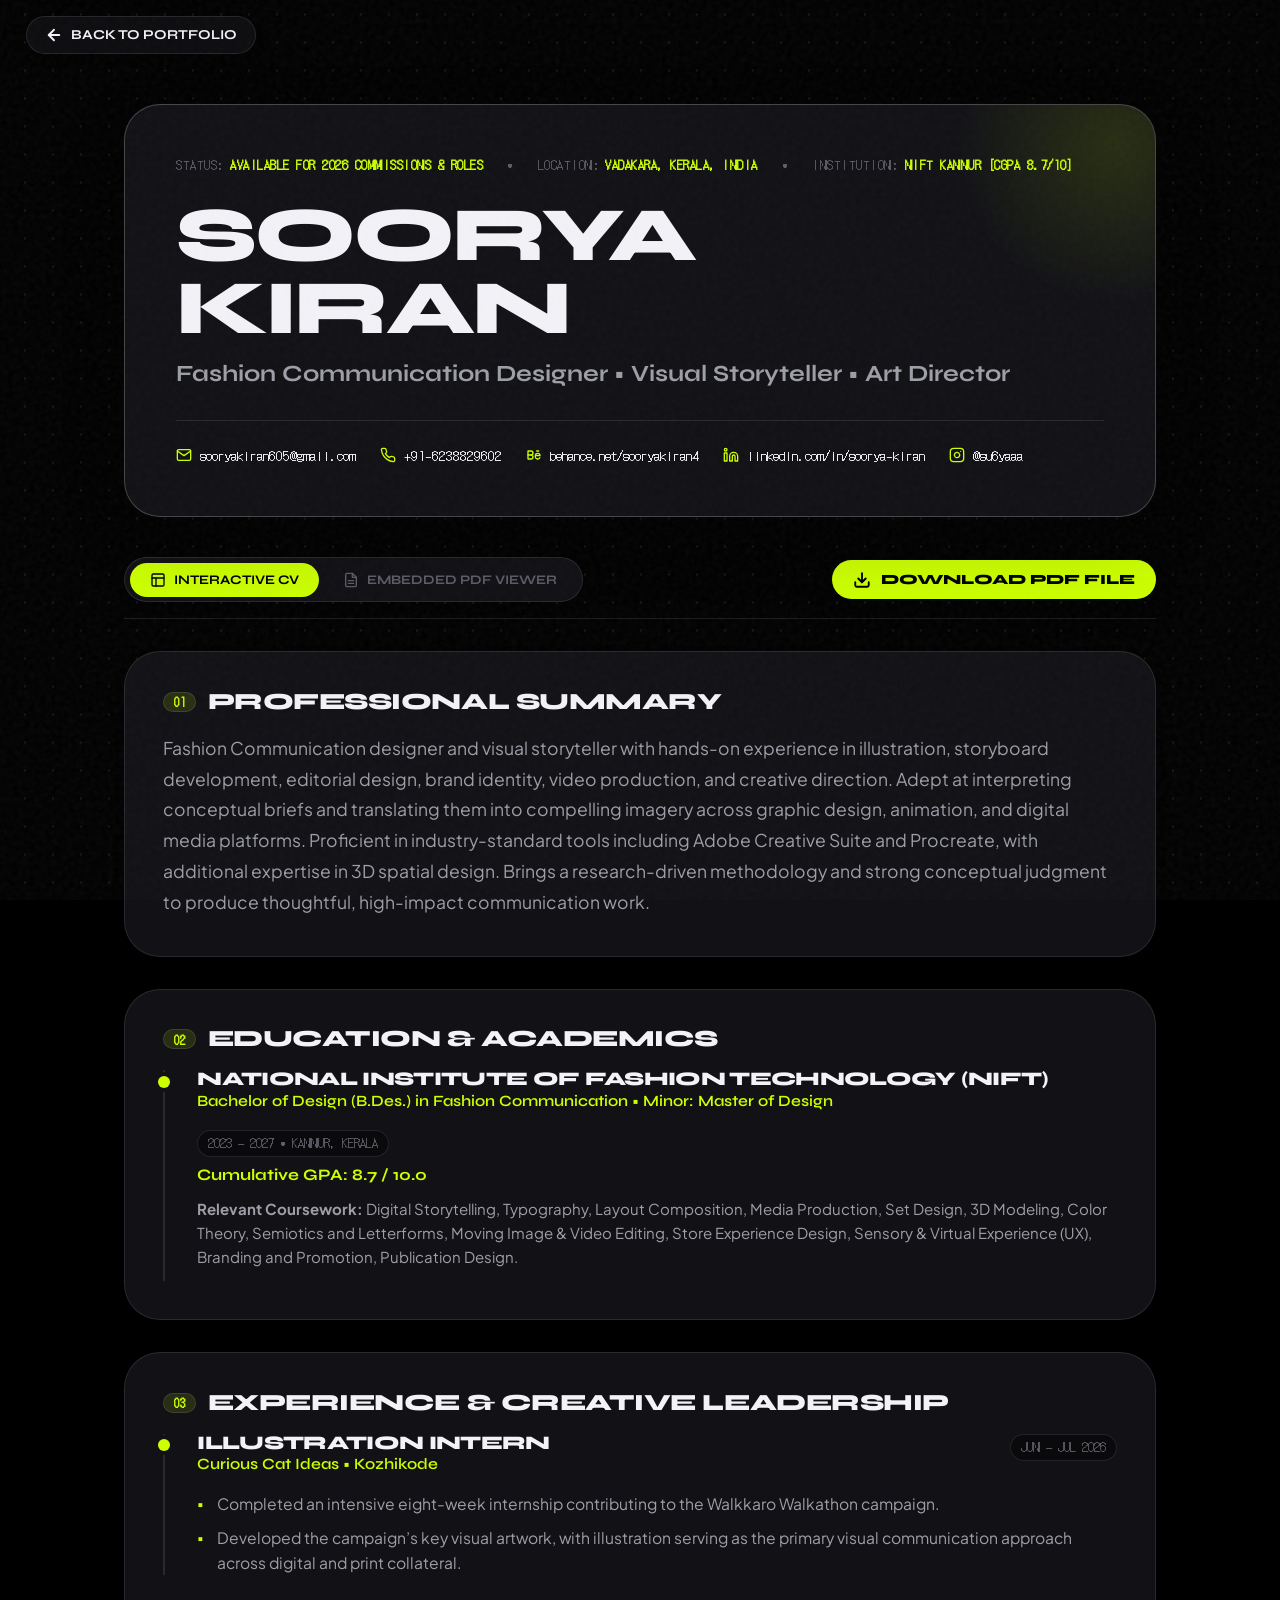
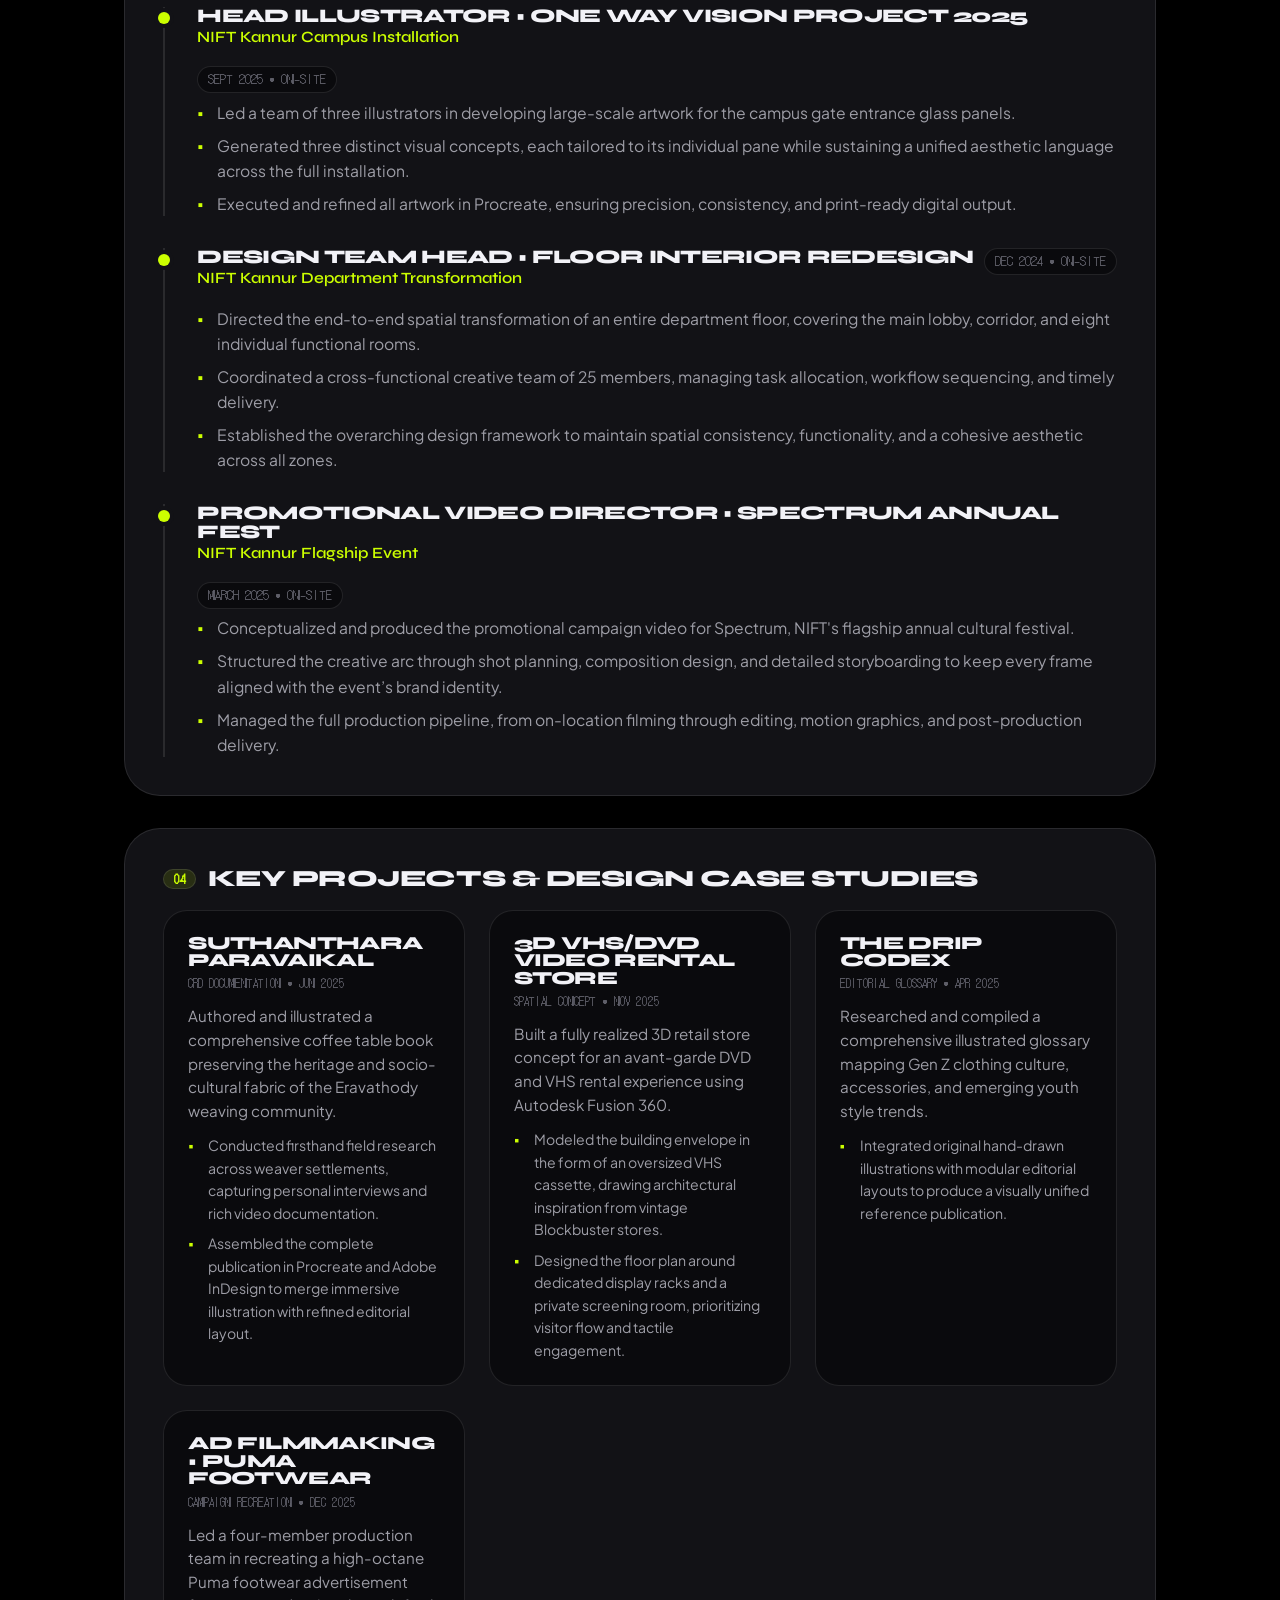
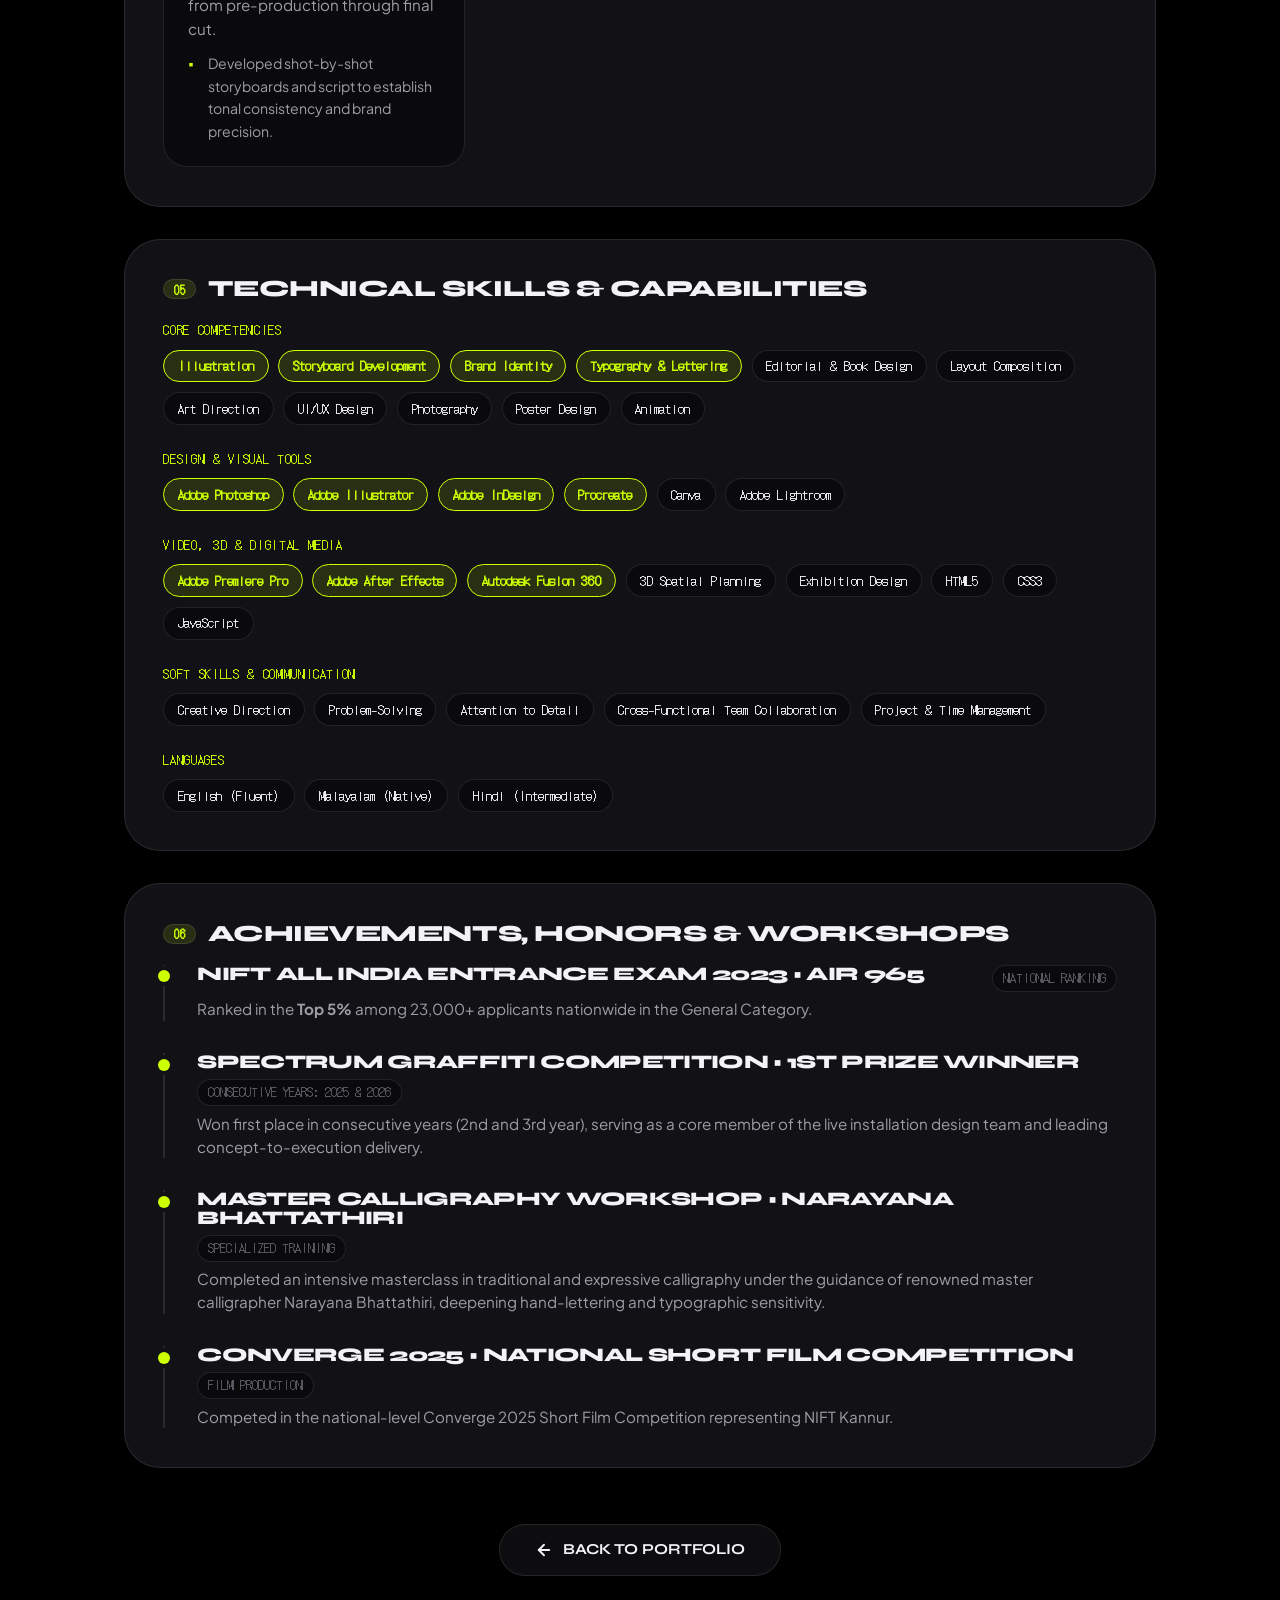
==== resume.html @ 74030e29 "initial portfolio upload" ====
<!DOCTYPE html>
<html lang="en" data-theme="void">
<head>
  <meta charset="UTF-8">
  <meta name="viewport" content="width=device-width, initial-scale=1.0, viewport-fit=cover">
  <title>Resume &bull; SOORYA KIRAN &bull; Fashion Communication &amp; Visual Storyteller</title>
  <meta name="description" content="Official Curriculum Vitae of Soorya Kiran. Fashion Communication designer, visual storyteller, and art director. NIFT Kannur.">

  <!-- Core Stylesheet -->
  <link rel="stylesheet" href="styles.css">
  <link rel="icon" type="image/png" sizes="32x32" href="favicon-32x32.png?v=2">
  <link rel="icon" type="image/png" sizes="16x16" href="favicon-16x16.png?v=2">
  <link rel="apple-touch-icon" sizes="180x180" href="apple-touch-icon.png?v=2">
  <link rel="shortcut icon" href="favicon.ico?v=2">

  <!-- Scoped Resume Page Styles -->
  <style>
    /* Noise and Background */
    body {
      background-color: var(--bg-primary);
      color: var(--text-primary);
      min-height: 100vh;
      overflow-x: hidden;
    }

    /* Resume Shell Container */
    .resume-shell {
      width: 100%;
      max-width: 1080px;
      margin: 0 auto;
      padding: calc(6.5rem + env(safe-area-inset-top)) max(1.5rem, env(safe-area-inset-right)) calc(5.5rem + env(safe-area-inset-bottom)) max(1.5rem, env(safe-area-inset-left));
      position: relative;
      z-index: 2;
    }

    /* Sticky Sub-Header Actions Bar */
    .resume-nav-bar {
      position: fixed;
      top: max(1rem, env(safe-area-inset-top));
      left: 0;
      width: 100%;
      z-index: 100;
      pointer-events: none;
    }
    .resume-nav-inner {
      max-width: var(--container-max);
      margin: 0 auto;
      padding-inline: max(var(--space-unit), env(safe-area-inset-left)) max(var(--space-unit), env(safe-area-inset-right));
      display: flex;
      justify-content: space-between;
      align-items: center;
      flex-wrap: wrap;
      gap: 0.75rem;
    }
    .resume-nav-left, .resume-nav-right {
      display: flex;
      align-items: center;
      gap: 0.75rem;
      pointer-events: auto;
    }

    .back-btn {
      display: inline-flex;
      align-items: center;
      gap: 0.5rem;
      padding: 0.5rem 1.15rem;
      background: var(--glass-bg);
      backdrop-filter: blur(14px);
      -webkit-backdrop-filter: blur(14px);
      border: 1px solid var(--border-color);
      border-radius: var(--radius-full);
      font-family: var(--font-headline);
      font-weight: 700;
      font-size: 0.85rem;
      color: var(--text-primary);
      transition: transform 0.4s var(--ease-out-elastic), background-color 0.25s ease, border-color 0.25s ease;
      box-shadow: var(--shadow-sm);
    }
    .back-btn:hover {
      transform: translateY(-2px) scale(1.04);
      background-color: var(--accent-primary);
      color: #000;
      border-color: var(--accent-primary);
    }

    .download-pdf-btn {
      display: inline-flex;
      align-items: center;
      gap: 0.6rem;
      padding: 0.55rem 1.35rem;
      background-color: var(--accent-primary);
      color: #000000;
      border-radius: var(--radius-full);
      font-family: var(--font-headline);
      font-weight: 800;
      font-size: 0.88rem;
      letter-spacing: -0.01em;
      box-shadow: var(--shadow-md);
      transition: transform 0.5s var(--ease-elastic), box-shadow 0.3s ease;
      text-decoration: none;
      cursor: pointer;
    }
    .download-pdf-btn:hover {
      transform: translateY(-3px) scale(1.05);
      box-shadow: var(--shadow-pop);
    }
    .download-pdf-btn:active {
      transform: scale(0.96);
    }
    .download-pdf-btn svg {
      width: 18px;
      height: 18px;
    }
    .download-pdf-btn .file-badge {
      font-family: var(--font-mono);
      font-size: 0.72rem;
      background: rgba(0, 0, 0, 0.15);
      padding: 0.15rem 0.45rem;
      border-radius: var(--radius-sm);
    }

    /* Resume Hero Header */
    .resume-hero-box {
      background-color: var(--bg-card);
      border: 1px solid var(--border-strong);
      border-radius: var(--radius-xl);
      padding: clamp(2rem, 4vw, 3.5rem);
      box-shadow: var(--shadow-lg);
      margin-bottom: 2.5rem;
      position: relative;
      overflow: hidden;
    }
    .resume-hero-box::before {
      content: '';
      position: absolute;
      top: -120px;
      right: -120px;
      width: 320px;
      height: 320px;
      border-radius: 50%;
      background: radial-gradient(circle, var(--accent-primary) 0%, transparent 70%);
      opacity: 0.12;
      pointer-events: none;
    }

    .resume-hud-meta {
      display: flex;
      flex-wrap: wrap;
      gap: 1rem 1.5rem;
      font-family: var(--font-mono);
      font-size: 0.78rem;
      color: var(--text-muted);
      margin-bottom: 1.5rem;
      text-transform: uppercase;
      letter-spacing: 0.04em;
    }
    .resume-hud-meta span {
      display: inline-flex;
      align-items: center;
      gap: 0.4rem;
    }
    .resume-hud-meta span strong {
      color: var(--accent-primary);
    }

    .resume-main-name {
      font-family: var(--font-headline);
      font-weight: 900;
      font-size: clamp(2.5rem, 6.5vw, 4.8rem);
      line-height: 0.95;
      letter-spacing: -0.04em;
      margin-bottom: 0.75rem;
      text-transform: uppercase;
    }
    .resume-main-role {
      font-family: var(--font-headline);
      font-weight: 700;
      font-size: clamp(1.1rem, 2.2vw, 1.45rem);
      color: var(--text-secondary);
      margin-bottom: 1.75rem;
    }

    .resume-contact-ribbon {
      display: flex;
      flex-wrap: wrap;
      gap: 0.75rem 1.5rem;
      padding-top: 1.5rem;
      border-top: 1px solid var(--border-color);
      font-family: var(--font-mono);
      font-size: 0.85rem;
    }
    .resume-contact-link {
      display: inline-flex;
      align-items: center;
      gap: 0.5rem;
      max-width: 100%;
      overflow-wrap: anywhere;
      color: var(--text-primary);
      transition: color 0.2s ease, transform 0.3s ease;
    }
    .resume-contact-link:hover {
      color: var(--accent-primary);
      transform: translateY(-2px);
    }
    .resume-contact-link svg {
      width: 16px;
      height: 16px;
      color: var(--accent-primary);
    }

    /* Tab Switcher Controls */
    .resume-tab-bar {
      display: flex;
      justify-content: space-between;
      align-items: center;
      flex-wrap: wrap;
      gap: 1rem;
      margin-bottom: 2rem;
      padding-bottom: 1rem;
      border-bottom: 1px solid var(--border-color);
    }
    .resume-tab-group {
      display: inline-flex;
      flex-wrap: wrap;
      max-width: 100%;
      gap: 0.25rem;
      background: var(--bg-card);
      border: 1px solid var(--border-color);
      border-radius: var(--radius-full);
      padding: 0.3rem;
      box-shadow: var(--shadow-sm);
    }
    .resume-tab-btn {
      padding: 0.55rem 1.25rem;
      border-radius: var(--radius-full);
      font-family: var(--font-headline);
      font-weight: 700;
      font-size: 0.82rem;
      color: var(--text-muted);
      background: transparent;
      border: none;
      cursor: pointer;
      transition: all 0.3s ease;
      display: inline-flex;
      align-items: center;
      gap: 0.5rem;
    }
    .resume-tab-btn.active {
      background-color: var(--accent-primary);
      color: #000000;
      box-shadow: var(--shadow-sm);
    }
    .resume-tab-btn:hover:not(.active) {
      color: var(--text-primary);
    }

    /* Main Resume Sections Layout */
    .resume-card {
      background-color: var(--bg-card);
      border: 1px solid var(--border-color);
      border-radius: var(--radius-xl);
      padding: clamp(1.75rem, 3vw, 2.5rem);
      margin-bottom: 2rem;
      box-shadow: var(--shadow-sm);
      transition: border-color 0.3s ease;
    }
    .resume-card:hover {
      border-color: var(--border-strong);
    }

    .resume-card-title {
      font-family: var(--font-headline);
      font-weight: 800;
      font-size: clamp(1.15rem, 3.8vw, 1.45rem);
      letter-spacing: -0.02em;
      margin-bottom: 1.25rem;
      display: flex;
      flex-wrap: wrap;
      align-items: center;
      gap: 0.65rem 0.75rem;
      overflow-wrap: anywhere;
    }
    .resume-card-title .sec-badge {
      font-family: var(--font-mono);
      font-size: 0.75rem;
      color: var(--accent-primary);
      background: var(--tag-bg);
      border: 1px solid var(--border-color);
      padding: 0.2rem 0.6rem;
      border-radius: var(--radius-full);
    }

    .resume-summary-text {
      font-size: 1.1rem;
      line-height: 1.75;
      color: var(--text-secondary);
    }

    /* Timeline & Experience Items */
    .timeline-wrap {
      display: flex;
      flex-direction: column;
      gap: 2rem;
      position: relative;
    }
    .timeline-item {
      position: relative;
      padding-left: 2rem;
      border-left: 2px solid var(--border-color);
      transition: border-color 0.3s ease;
    }
    .timeline-item:hover {
      border-left-color: var(--accent-primary);
    }
    .timeline-item::before {
      content: '';
      position: absolute;
      top: 0.35rem;
      left: -7px;
      width: 12px;
      height: 12px;
      border-radius: 50%;
      background: var(--accent-primary);
      box-shadow: 0 0 0 4px var(--bg-card);
    }

    .timeline-header {
      display: flex;
      justify-content: space-between;
      align-items: flex-start;
      flex-wrap: wrap;
      gap: 0.5rem;
      margin-bottom: 0.4rem;
    }
    .timeline-role {
      font-family: var(--font-headline);
      font-weight: 800;
      font-size: 1.2rem;
      color: var(--text-primary);
    }
    .timeline-org {
      font-family: var(--font-headline);
      font-weight: 600;
      font-size: 0.98rem;
      color: var(--accent-primary);
      margin-bottom: 0.6rem;
    }
    .timeline-meta {
      font-family: var(--font-mono);
      font-size: 0.78rem;
      color: var(--text-muted);
      background: var(--bg-secondary);
      padding: 0.2rem 0.6rem;
      border-radius: var(--radius-full);
      border: 1px solid var(--border-color);
    }
    .timeline-bullets {
      list-style: none;
      display: flex;
      flex-direction: column;
      gap: 0.5rem;
      color: var(--text-secondary);
      font-size: 0.98rem;
      line-height: 1.6;
    }
    .timeline-bullets li {
      position: relative;
      padding-left: 1.25rem;
    }
    .timeline-bullets li::before {
      content: '▪';
      position: absolute;
      left: 0;
      color: var(--accent-primary);
    }

    /* Projects Grid in Resume */
    .resume-projects-grid {
      display: grid;
      grid-template-columns: repeat(auto-fit, minmax(min(100%, 280px), 1fr));
      gap: 1.5rem;
    }
    .project-resume-box {
      background: var(--bg-secondary);
      border: 1px solid var(--border-color);
      border-radius: var(--radius-lg);
      padding: 1.5rem;
      transition: transform 0.4s var(--ease-elastic), border-color 0.3s ease;
    }
    .project-resume-box:hover {
      transform: translateY(-4px);
      border-color: var(--accent-primary);
    }
    .project-resume-title {
      font-family: var(--font-headline);
      font-weight: 800;
      font-size: 1.15rem;
      margin-bottom: 0.3rem;
    }
    .project-resume-date {
      font-family: var(--font-mono);
      font-size: 0.75rem;
      color: var(--text-muted);
      margin-bottom: 0.75rem;
    }
    .project-resume-desc {
      font-size: 0.95rem;
      color: var(--text-secondary);
      line-height: 1.55;
      margin-bottom: 0.75rem;
    }

    /* Skills Clusters */
    .skills-cluster-wrap {
      display: flex;
      flex-direction: column;
      gap: 1.5rem;
    }
    .skill-category-title {
      font-family: var(--font-mono);
      font-size: 0.82rem;
      text-transform: uppercase;
      color: var(--accent-primary);
      margin-bottom: 0.6rem;
      letter-spacing: 0.05em;
    }
    .skill-pills {
      display: flex;
      flex-wrap: wrap;
      gap: 0.6rem;
    }
    .skill-pill {
      font-family: var(--font-mono);
      font-size: 0.82rem;
      padding: 0.35rem 0.85rem;
      background: var(--bg-secondary);
      border: 1px solid var(--border-color);
      border-radius: var(--radius-full);
      color: var(--text-primary);
      transition: transform 0.3s ease, border-color 0.2s ease, background-color 0.2s ease;
    }
    .skill-pill:hover {
      transform: translateY(-2px) scale(1.05);
      border-color: var(--accent-primary);
      background-color: var(--tag-bg);
      color: var(--tag-text);
    }
    .skill-pill.highlight {
      background: var(--tag-bg);
      color: var(--tag-text);
      border-color: var(--accent-primary);
      font-weight: 700;
    }

    /* PDF Viewer Frame View */
    .pdf-viewer-card {
      background: var(--bg-card);
      border: 1px solid var(--border-strong);
      border-radius: var(--radius-xl);
      overflow: hidden;
      box-shadow: var(--shadow-pop);
      margin-bottom: 2.5rem;
    }
    .pdf-viewer-bar {
      padding: 0.9rem 1.5rem;
      background: var(--bg-secondary);
      border-bottom: 1px solid var(--border-color);
      display: flex;
      justify-content: space-between;
      align-items: center;
      flex-wrap: wrap;
      gap: 0.75rem;
      font-family: var(--font-mono);
      font-size: 0.8rem;
    }
    .pdf-frame-element {
      width: 100%;
      height: clamp(420px, 70vh, 900px);
      height: clamp(420px, 70dvh, 900px);
      border: none;
      display: block;
      background: #323639;
    }

    /* Print Formatting */
    @media print {
      .resume-nav-bar, .resume-tab-bar, .radial-palette-widget, .download-banner, .footer-contact-cta {
        display: none !important;
      }
      body {
        background: #ffffff !important;
        color: #000000 !important;
      }
      .resume-shell {
        padding: 0 !important;
        max-width: 100% !important;
      }
      .resume-hero-box, .resume-card {
        border: 1px solid #ddd !important;
        background: #fff !important;
        color: #000 !important;
        box-shadow: none !important;
      }
      .timeline-bullets, .resume-summary-text, .project-resume-desc {
        color: #333 !important;
      }
    }

    /* Responsive Queries */
    @media (max-width: 768px) {
      .resume-shell {
        padding: calc(5.25rem + env(safe-area-inset-top)) max(1rem, env(safe-area-inset-right)) calc(4.5rem + env(safe-area-inset-bottom)) max(1rem, env(safe-area-inset-left));
      }
      .pdf-frame-element {
        height: clamp(380px, 65dvh, 620px);
      }
      .timeline-item {
        padding-left: 1.25rem;
      }
      .resume-tab-bar {
        flex-direction: column;
        align-items: stretch;
      }
      .resume-tab-group {
        width: 100%;
        border-radius: var(--radius-lg);
      }
      .resume-tab-btn {
        flex: 1 1 auto;
        justify-content: center;
        padding: 0.6rem 0.9rem;
      }
      .download-pdf-btn {
        width: 100%;
        justify-content: center;
        min-height: 44px;
      }
    }

    @media (max-width: 480px) {
      .resume-hero-box,
      .resume-card {
        border-radius: var(--radius-lg);
      }
      .resume-hud-meta {
        font-size: 0.7rem;
        gap: 0.45rem 0.65rem;
      }
      .resume-hud-meta span {
        display: inline;
      }
      .resume-hud-meta .hud-sep {
        display: none;
      }
      .resume-tab-btn {
        font-size: 0.76rem;
        padding: 0.55rem 0.75rem;
      }
      .pdf-viewer-bar {
        padding: 0.85rem 1rem;
      }
    }
  </style>
</head>
<body>
  <a href="#resume-main" class="skip-link">SKIP TO RESUME</a>

  <!-- Tactile Analog Noise Overlay -->
  <div class="noise-overlay" aria-hidden="true"></div>
  <div class="dot-grid-bg" aria-hidden="true"></div>

  <!-- Sticky Top Navigation Bar -->
  <header class="resume-nav-bar">
    <div class="resume-nav-inner">
      <div class="resume-nav-left">
        <a href="index.html" class="back-btn" title="Return to Main Portfolio">
          <svg viewBox="0 0 24 24" width="18" height="18" fill="none" stroke="currentColor" stroke-width="2.5" stroke-linecap="round" stroke-linejoin="round" aria-hidden="true">
            <line x1="19" y1="12" x2="5" y2="12"></line>
            <polyline points="12 19 5 12 12 5"></polyline>
          </svg>
          <span>BACK TO PORTFOLIO</span>
        </a>
      </div>
    </div>
  </header>

  <!-- Main Resume Content Shell -->
  <main class="resume-shell" id="resume-main">

    <!-- Hero Identity Box -->
    <header class="resume-hero-box">
      <div class="resume-hud-meta">
        <span>STATUS: <strong>AVAILABLE FOR 2026 COMMISSIONS &amp; ROLES</strong></span>
        <span class="hud-sep" aria-hidden="true">•</span>
        <span>LOCATION: <strong>VADAKARA, KERALA, INDIA</strong></span>
        <span class="hud-sep" aria-hidden="true">•</span>
        <span>INSTITUTION: <strong>NIFT KANNUR [CGPA 8.7/10]</strong></span>
      </div>

      <h1 class="resume-main-name">SOORYA KIRAN</h1>
      <p class="resume-main-role">Fashion Communication Designer &bull; Visual Storyteller &bull; Art Director</p>

      <div class="resume-contact-ribbon">
        <a href="mailto:sooryakiran605@gmail.com" class="resume-contact-link">
          <svg viewBox="0 0 24 24" fill="none" stroke="currentColor" stroke-width="2" stroke-linecap="round" stroke-linejoin="round"><path d="M4 4h16c1.1 0 2 .9 2 2v12c0 1.1-.9 2-2 2H4c-1.1 0-2-.9-2-2V6c0-1.1.9-2 2-2z"></path><polyline points="22,6 12,13 2,6"></polyline></svg>
          <span>sooryakiran605@gmail.com</span>
        </a>
        <a href="tel:+916238829602" class="resume-contact-link">
          <svg viewBox="0 0 24 24" fill="none" stroke="currentColor" stroke-width="2" stroke-linecap="round" stroke-linejoin="round"><path d="M22 16.92v3a2 2 0 0 1-2.18 2 19.79 19.79 0 0 1-8.63-3.07 19.5 19.5 0 0 1-6-6 19.79 19.79 0 0 1-3.07-8.67A2 2 0 0 1 4.11 2h3a2 2 0 0 1 2 1.72 12.84 12.84 0 0 0 .7 2.81 2 2 0 0 1-.45 2.11L8.09 9.91a16 16 0 0 0 6 6l1.27-1.27a2 2 0 0 1 2.11-.45 12.84 12.84 0 0 0 2.81.7A2 2 0 0 1 22 16.92z"></path></svg>
          <span>+91-6238829602</span>
        </a>
        <a href="https://www.behance.net/sooryakiran4" target="_blank" rel="noopener noreferrer" class="resume-contact-link">
          <svg viewBox="0 0 24 24" fill="none" stroke="currentColor" stroke-width="2" stroke-linecap="round" stroke-linejoin="round"><path d="M3 18v-12h4.5a3 3 0 0 1 0 6a3 3 0 0 1 0 6h-4.5"></path><path d="M3 12h4.5"></path><path d="M14 13h7a3.5 3.5 0 0 0 -7 0v2a3.5 3.5 0 0 0 6.64 1"></path><path d="M16 6l3 0"></path></svg>
          <span>behance.net/sooryakiran4</span>
        </a>
        <a href="https://www.linkedin.com/in/soorya-kiran-b377363bb?trk=contact-info" target="_blank" rel="noopener noreferrer" class="resume-contact-link">
          <svg viewBox="0 0 24 24" fill="none" stroke="currentColor" stroke-width="2" stroke-linecap="round" stroke-linejoin="round"><path d="M16 8a6 6 0 0 1 6 6v7h-4v-7a2 2 0 0 0-2-2 2 2 0 0 0-2 2v7h-4v-7a6 6 0 0 1 6-6z"></path><rect x="2" y="9" width="4" height="12"></rect><circle cx="4" cy="4" r="2"></circle></svg>
          <span>linkedin.com/in/soorya-kiran</span>
        </a>
        <a href="https://www.instagram.com/su6yaaa?psln=b3o4cnlhNW5reWl0&utm_source=qr" target="_blank" rel="noopener noreferrer" class="resume-contact-link">
          <svg viewBox="0 0 24 24" fill="none" stroke="currentColor" stroke-width="2" stroke-linecap="round" stroke-linejoin="round"><rect x="2" y="2" width="20" height="20" rx="5" ry="5"></rect><path d="M16 11.37A4 4 0 1 1 12.63 8 4 4 0 0 1 16 11.37z"></path><line x1="17.5" y1="6.5" x2="17.51" y2="6.5"></line></svg>
          <span>@su6yaaa</span>
        </a>
      </div>
    </header>

    <!-- Interactive View Tabs Controller -->
    <div class="resume-tab-bar">
      <div class="resume-tab-group" role="tablist" aria-label="Resume view switcher">
        <button class="resume-tab-btn active" id="tabWebBtn" role="tab" aria-selected="true" aria-controls="interactiveCvView" onclick="switchResumeTab('web')">
          <svg viewBox="0 0 24 24" width="16" height="16" fill="none" stroke="currentColor" stroke-width="2" stroke-linecap="round" stroke-linejoin="round" aria-hidden="true"><rect x="3" y="3" width="18" height="18" rx="2" ry="2"></rect><line x1="3" y1="9" x2="21" y2="9"></line><line x1="9" y1="21" x2="9" y2="9"></line></svg>
          <span>INTERACTIVE CV</span>
        </button>
        <button class="resume-tab-btn" id="tabPdfBtn" role="tab" aria-selected="false" aria-controls="pdfEmbedView" onclick="switchResumeTab('pdf')">
          <svg viewBox="0 0 24 24" width="16" height="16" fill="none" stroke="currentColor" stroke-width="2" stroke-linecap="round" stroke-linejoin="round" aria-hidden="true"><path d="M14 2H6a2 2 0 0 0-2 2v16a2 2 0 0 0 2 2h12a2 2 0 0 0 2-2V8z"></path><polyline points="14 2 14 8 20 8"></polyline><line x1="16" y1="13" x2="8" y2="13"></line><line x1="16" y1="17" x2="8" y2="17"></line></svg>
          <span>EMBEDDED PDF VIEWER</span>
        </button>
      </div>

      <a href="resume.pdf" download="Soorya_Kiran_Resume.pdf" class="download-pdf-btn">
        <svg viewBox="0 0 24 24" fill="none" stroke="currentColor" stroke-width="2.5" stroke-linecap="round" stroke-linejoin="round" aria-hidden="true">
          <path d="M21 15v4a2 2 0 0 1-2 2H5a2 2 0 0 1-2-2v-4"></path>
          <polyline points="7 10 12 15 17 10"></polyline>
          <line x1="12" y1="15" x2="12" y2="3"></line>
        </svg>
        <span>DOWNLOAD PDF FILE</span>
      </a>
    </div>

    <!-- ======================================================================
         VIEW 1: INTERACTIVE WEB CV
         ====================================================================== -->
    <div id="interactiveCvView" role="tabpanel" aria-labelledby="tabWebBtn">

      <!-- 1. Professional Summary -->
      <section class="resume-card">
        <h2 class="resume-card-title">
          <span class="sec-badge">01</span>
          <span>PROFESSIONAL SUMMARY</span>
        </h2>
        <p class="resume-summary-text">
          Fashion Communication designer and visual storyteller with hands-on experience in illustration, storyboard development, editorial design, brand identity, video production, and creative direction. Adept at interpreting conceptual briefs and translating them into compelling imagery across graphic design, animation, and digital media platforms. Proficient in industry-standard tools including Adobe Creative Suite and Procreate, with additional expertise in 3D spatial design. Brings a research-driven methodology and strong conceptual judgment to produce thoughtful, high-impact communication work.
        </p>
      </section>

      <!-- 2. Education Card -->
      <section class="resume-card">
        <h2 class="resume-card-title">
          <span class="sec-badge">02</span>
          <span>EDUCATION &amp; ACADEMICS</span>
        </h2>
        <div class="timeline-wrap">
          <div class="timeline-item">
            <div class="timeline-header">
              <div>
                <h3 class="timeline-role">National Institute of Fashion Technology (NIFT)</h3>
                <div class="timeline-org">Bachelor of Design (B.Des.) in Fashion Communication &bull; Minor: Master of Design</div>
              </div>
              <span class="timeline-meta">2023 – 2027 &bull; KANNUR, KERALA</span>
            </div>
            <p style="font-family: var(--font-headline); font-weight: 700; color: var(--accent-primary); margin-bottom: 0.6rem;">
              Cumulative GPA: 8.7 / 10.0
            </p>
            <p style="font-size: 0.94rem; color: var(--text-secondary); line-height: 1.6; margin-bottom: 0.75rem;">
              <strong>Relevant Coursework:</strong> Digital Storytelling, Typography, Layout Composition, Media Production, Set Design, 3D Modeling, Color Theory, Semiotics and Letterforms, Moving Image &amp; Video Editing, Store Experience Design, Sensory &amp; Virtual Experience (UX), Branding and Promotion, Publication Design.
            </p>
          </div>
        </div>
      </section>

      <!-- 3. Work Experience & Leadership -->
      <section class="resume-card">
        <h2 class="resume-card-title">
          <span class="sec-badge">03</span>
          <span>EXPERIENCE &amp; CREATIVE LEADERSHIP</span>
        </h2>
        <div class="timeline-wrap">

          <!-- Curious Cat Ideas -->
          <div class="timeline-item">
            <div class="timeline-header">
              <div>
                <h3 class="timeline-role">Illustration Intern</h3>
                <div class="timeline-org">Curious Cat Ideas &bull; Kozhikode</div>
              </div>
              <span class="timeline-meta">JUN – JUL 2026</span>
            </div>
            <ul class="timeline-bullets">
              <li>Completed an intensive eight-week internship contributing to the Walkkaro Walkathon campaign.</li>
              <li>Developed the campaign’s key visual artwork, with illustration serving as the primary visual communication approach across digital and print collateral.</li>
            </ul>
          </div>

          <!-- NIFT Kannur: One Way Vision Project -->
          <div class="timeline-item">
            <div class="timeline-header">
              <div>
                <h3 class="timeline-role">Head Illustrator &bull; One Way Vision Project 2025</h3>
                <div class="timeline-org">NIFT Kannur Campus Installation</div>
              </div>
              <span class="timeline-meta">SEPT 2025 &bull; ON-SITE</span>
            </div>
            <ul class="timeline-bullets">
              <li>Led a team of three illustrators in developing large-scale artwork for the campus gate entrance glass panels.</li>
              <li>Generated three distinct visual concepts, each tailored to its individual pane while sustaining a unified aesthetic language across the full installation.</li>
              <li>Executed and refined all artwork in Procreate, ensuring precision, consistency, and print-ready digital output.</li>
            </ul>
          </div>

          <!-- NIFT Kannur: Floor Interior Redesign -->
          <div class="timeline-item">
            <div class="timeline-header">
              <div>
                <h3 class="timeline-role">Design Team Head &bull; Floor Interior Redesign</h3>
                <div class="timeline-org">NIFT Kannur Department Transformation</div>
              </div>
              <span class="timeline-meta">DEC 2024 &bull; ON-SITE</span>
            </div>
            <ul class="timeline-bullets">
              <li>Directed the end-to-end spatial transformation of an entire department floor, covering the main lobby, corridor, and eight individual functional rooms.</li>
              <li>Coordinated a cross-functional creative team of 25 members, managing task allocation, workflow sequencing, and timely delivery.</li>
              <li>Established the overarching design framework to maintain spatial consistency, functionality, and a cohesive aesthetic across all zones.</li>
            </ul>
          </div>

          <!-- Spectrum Promotional Video -->
          <div class="timeline-item">
            <div class="timeline-header">
              <div>
                <h3 class="timeline-role">Promotional Video Director &bull; Spectrum Annual Fest</h3>
                <div class="timeline-org">NIFT Kannur Flagship Event</div>
              </div>
              <span class="timeline-meta">MARCH 2025 &bull; ON-SITE</span>
            </div>
            <ul class="timeline-bullets">
              <li>Conceptualized and produced the promotional campaign video for Spectrum, NIFT's flagship annual cultural festival.</li>
              <li>Structured the creative arc through shot planning, composition design, and detailed storyboarding to keep every frame aligned with the event’s brand identity.</li>
              <li>Managed the full production pipeline, from on-location filming through editing, motion graphics, and post-production delivery.</li>
            </ul>
          </div>

        </div>
      </section>

      <!-- 4. Featured Projects -->
      <section class="resume-card">
        <h2 class="resume-card-title">
          <span class="sec-badge">04</span>
          <span>KEY PROJECTS &amp; DESIGN CASE STUDIES</span>
        </h2>
        <div class="resume-projects-grid">

          <div class="project-resume-box">
            <h3 class="project-resume-title">Suthanthara Paravaikal</h3>
            <div class="project-resume-date">CRD DOCUMENTATION &bull; JUN 2025</div>
            <p class="project-resume-desc">
              Authored and illustrated a comprehensive coffee table book preserving the heritage and socio-cultural fabric of the Eravathody weaving community.
            </p>
            <ul class="timeline-bullets" style="font-size: 0.88rem;">
              <li>Conducted firsthand field research across weaver settlements, capturing personal interviews and rich video documentation.</li>
              <li>Assembled the complete publication in Procreate and Adobe InDesign to merge immersive illustration with refined editorial layout.</li>
            </ul>
          </div>

          <div class="project-resume-box">
            <h3 class="project-resume-title">3D VHS/DVD Video Rental Store</h3>
            <div class="project-resume-date">SPATIAL CONCEPT &bull; NOV 2025</div>
            <p class="project-resume-desc">
              Built a fully realized 3D retail store concept for an avant-garde DVD and VHS rental experience using Autodesk Fusion 360.
            </p>
            <ul class="timeline-bullets" style="font-size: 0.88rem;">
              <li>Modeled the building envelope in the form of an oversized VHS cassette, drawing architectural inspiration from vintage Blockbuster stores.</li>
              <li>Designed the floor plan around dedicated display racks and a private screening room, prioritizing visitor flow and tactile engagement.</li>
            </ul>
          </div>

          <div class="project-resume-box">
            <h3 class="project-resume-title">The Drip Codex</h3>
            <div class="project-resume-date">EDITORIAL GLOSSARY &bull; APR 2025</div>
            <p class="project-resume-desc">
              Researched and compiled a comprehensive illustrated glossary mapping Gen Z clothing culture, accessories, and emerging youth style trends.
            </p>
            <ul class="timeline-bullets" style="font-size: 0.88rem;">
              <li>Integrated original hand-drawn illustrations with modular editorial layouts to produce a visually unified reference publication.</li>
            </ul>
          </div>

          <div class="project-resume-box">
            <h3 class="project-resume-title">AD Filmmaking &bull; PUMA Footwear</h3>
            <div class="project-resume-date">CAMPAIGN RECREATION &bull; DEC 2025</div>
            <p class="project-resume-desc">
              Led a four-member production team in recreating a high-octane Puma footwear advertisement from pre-production through final cut.
            </p>
            <ul class="timeline-bullets" style="font-size: 0.88rem;">
              <li>Developed shot-by-shot storyboards and script to establish tonal consistency and brand precision.</li>
            </ul>
          </div>

        </div>
      </section>

      <!-- 5. Technical Skills Matrix -->
      <section class="resume-card">
        <h2 class="resume-card-title">
          <span class="sec-badge">05</span>
          <span>TECHNICAL SKILLS &amp; CAPABILITIES</span>
        </h2>
        <div class="skills-cluster-wrap">

          <div>
            <div class="skill-category-title">Core Competencies</div>
            <div class="skill-pills">
              <span class="skill-pill highlight">Illustration</span>
              <span class="skill-pill highlight">Storyboard Development</span>
              <span class="skill-pill highlight">Brand Identity</span>
              <span class="skill-pill highlight">Typography &amp; Lettering</span>
              <span class="skill-pill">Editorial &amp; Book Design</span>
              <span class="skill-pill">Layout Composition</span>
              <span class="skill-pill">Art Direction</span>
              <span class="skill-pill">UI/UX Design</span>
              <span class="skill-pill">Photography</span>
              <span class="skill-pill">Poster Design</span>
              <span class="skill-pill">Animation</span>
            </div>
          </div>

          <div>
            <div class="skill-category-title">Design &amp; Visual Tools</div>
            <div class="skill-pills">
              <span class="skill-pill highlight">Adobe Photoshop</span>
              <span class="skill-pill highlight">Adobe Illustrator</span>
              <span class="skill-pill highlight">Adobe InDesign</span>
              <span class="skill-pill highlight">Procreate</span>
              <span class="skill-pill">Canva</span>
              <span class="skill-pill">Adobe Lightroom</span>
            </div>
          </div>

          <div>
            <div class="skill-category-title">Video, 3D &amp; Digital Media</div>
            <div class="skill-pills">
              <span class="skill-pill highlight">Adobe Premiere Pro</span>
              <span class="skill-pill highlight">Adobe After Effects</span>
              <span class="skill-pill highlight">Autodesk Fusion 360</span>
              <span class="skill-pill">3D Spatial Planning</span>
              <span class="skill-pill">Exhibition Design</span>
              <span class="skill-pill">HTML5</span>
              <span class="skill-pill">CSS3</span>
              <span class="skill-pill">JavaScript</span>
            </div>
          </div>

          <div>
            <div class="skill-category-title">Soft Skills &amp; Communication</div>
            <div class="skill-pills">
              <span class="skill-pill">Creative Direction</span>
              <span class="skill-pill">Problem-Solving</span>
              <span class="skill-pill">Attention to Detail</span>
              <span class="skill-pill">Cross-Functional Team Collaboration</span>
              <span class="skill-pill">Project &amp; Time Management</span>
            </div>
          </div>

          <div>
            <div class="skill-category-title">Languages</div>
            <div class="skill-pills">
              <span class="skill-pill">English (Fluent)</span>
              <span class="skill-pill">Malayalam (Native)</span>
              <span class="skill-pill">Hindi (Intermediate)</span>
            </div>
          </div>

        </div>
      </section>

      <!-- 6. Achievements & Workshops -->
      <section class="resume-card">
        <h2 class="resume-card-title">
          <span class="sec-badge">06</span>
          <span>ACHIEVEMENTS, HONORS &amp; WORKSHOPS</span>
        </h2>
        <div class="timeline-wrap">

          <div class="timeline-item">
            <div class="timeline-header">
              <h3 class="timeline-role">NIFT All India Entrance Exam 2023 &bull; AIR 965</h3>
              <span class="timeline-meta">NATIONAL RANKING</span>
            </div>
            <p style="color: var(--text-secondary); font-size: 0.95rem;">
              Ranked in the <strong>Top 5%</strong> among 23,000+ applicants nationwide in the General Category.
            </p>
          </div>

          <div class="timeline-item">
            <div class="timeline-header">
              <h3 class="timeline-role">Spectrum Graffiti Competition &bull; 1st Prize Winner</h3>
              <span class="timeline-meta">CONSECUTIVE YEARS: 2025 &amp; 2026</span>
            </div>
            <p style="color: var(--text-secondary); font-size: 0.95rem;">
              Won first place in consecutive years (2nd and 3rd year), serving as a core member of the live installation design team and leading concept-to-execution delivery.
            </p>
          </div>

          <div class="timeline-item">
            <div class="timeline-header">
              <h3 class="timeline-role">Master Calligraphy Workshop &bull; Narayana Bhattathiri</h3>
              <span class="timeline-meta">SPECIALIZED TRAINING</span>
            </div>
            <p style="color: var(--text-secondary); font-size: 0.95rem;">
              Completed an intensive masterclass in traditional and expressive calligraphy under the guidance of renowned master calligrapher Narayana Bhattathiri, deepening hand-lettering and typographic sensitivity.
            </p>
          </div>

          <div class="timeline-item">
            <div class="timeline-header">
              <h3 class="timeline-role">Converge 2025 &bull; National Short Film Competition</h3>
              <span class="timeline-meta">FILM PRODUCTION</span>
            </div>
            <p style="color: var(--text-secondary); font-size: 0.95rem;">
              Competed in the national-level Converge 2025 Short Film Competition representing NIFT Kannur.
            </p>
          </div>

        </div>
      </section>

    </div>

    <!-- ======================================================================
         VIEW 2: EMBEDDED PDF VIEWER
         ====================================================================== -->
    <div id="pdfEmbedView" role="tabpanel" aria-labelledby="tabPdfBtn" style="display: none;">
      <div class="pdf-viewer-card">
        <div class="pdf-viewer-bar">
          <div style="display: flex; align-items: center; gap: 0.5rem;">
            <span style="display: inline-block; width: 8px; height: 8px; border-radius: 50%; background: #10b981;"></span>
            <span>DOCUMENT: <strong>resume.pdf</strong> (2 PAGES &bull; 148 KB)</span>
          </div>
          <div style="display: flex; flex-wrap: wrap; gap: 0.6rem;">
            <a href="resume.pdf" download="Soorya_Kiran_Resume.pdf" class="download-pdf-btn" style="width: auto; min-height: 36px; padding: 0.35rem 0.9rem; font-size: 0.78rem;">
              <span>SAVE PDF</span>
            </a>
            <a href="resume.pdf" target="_blank" rel="noopener noreferrer" class="back-btn" style="min-height: 36px; padding: 0.35rem 0.9rem; font-size: 0.78rem;">
              <span>OPEN IN BROWSER ↗</span>
            </a>
          </div>
        </div>

        <iframe src="resume.pdf#toolbar=1&navpanes=0" class="pdf-frame-element" title="Soorya Kiran PDF Resume">
          <p>Your browser does not support embedded PDF viewing. 
            <a href="resume.pdf" download style="color: var(--accent-primary);">Click here to download the PDF</a>.
          </p>
        </iframe>
      </div>
    </div>

    <!-- Bottom Back to Portfolio Action -->
    <div style="text-align: center; margin-top: 3.5rem; margin-bottom: 2rem;">
      <a href="index.html" class="back-btn" style="padding: 0.85rem 2.2rem; font-size: 0.95rem; display: inline-flex; align-items: center; gap: 0.6rem;">
        <svg viewBox="0 0 24 24" width="18" height="18" fill="none" stroke="currentColor" stroke-width="2.5" stroke-linecap="round" stroke-linejoin="round" aria-hidden="true">
          <line x1="19" y1="12" x2="5" y2="12"></line>
          <polyline points="12 19 5 12 12 5"></polyline>
        </svg>
        <span>BACK TO PORTFOLIO</span>
      </a>
    </div>

  </main>

  <!-- Interactive Scripts -->
  <script>
    // Synchronize Theme from Portfolio LocalStorage
    document.addEventListener('DOMContentLoaded', () => {
      const storedTheme = localStorage.getItem('portfolio_theme') || 'void';
      document.documentElement.setAttribute('data-theme', storedTheme);
    });

    // Tab Switching Function
    function switchResumeTab(tab) {
      const webView = document.getElementById('interactiveCvView');
      const pdfView = document.getElementById('pdfEmbedView');
      const tabWebBtn = document.getElementById('tabWebBtn');
      const tabPdfBtn = document.getElementById('tabPdfBtn');

      if (tab === 'web') {
        webView.style.display = 'block';
        pdfView.style.display = 'none';
        tabWebBtn.classList.add('active');
        tabPdfBtn.classList.remove('active');
        tabWebBtn.setAttribute('aria-selected', 'true');
        tabPdfBtn.setAttribute('aria-selected', 'false');
      } else {
        webView.style.display = 'none';
        pdfView.style.display = 'block';
        tabWebBtn.classList.remove('active');
        tabPdfBtn.classList.add('active');
        tabWebBtn.setAttribute('aria-selected', 'false');
        tabPdfBtn.setAttribute('aria-selected', 'true');
      }
    }
  </script>
</body>
</html>
---- styles.css ----
/* ==========================================================================
   CREATIVE VISUAL COMMUNICATION PORTFOLIO
   Inspired by Rohith Manikkoth (2.5D Depth, Dot-Matrix, Neo-Brutalism)
   & Spencer Gabor (Awwwards SOTD Bouncy Elastic Physics & Radial Themes)
   ========================================================================== */

@import url('https://fonts.googleapis.com/css2?family=DotGothic16&family=Plus+Jakarta+Sans:wght@400;500;600;700&family=Syne:wght@700;800;900&display=swap');

/* --- CUSTOM SPRING TIMING FUNCTIONS & DESIGN TOKENS --- */
:root {
  /* Fonts */
  --font-headline: 'Syne', -apple-system, BlinkMacSystemFont, 'Segoe UI', Roboto, sans-serif;
  --font-body: 'Plus Jakarta Sans', -apple-system, BlinkMacSystemFont, sans-serif;
  --font-mono: 'DotGothic16', 'Courier New', monospace;

  /* Custom Spencer-inspired elastic springs */
  --ease-elastic: linear(0, 0.2178 2.1%, 1.1144 8.49%, 1.2959 10.7%, 1.3463 11.81%,
      1.3705 12.94%, 1.3726, 1.3643 14.48%, 1.3151 16.2%, 1.0317 21.81%,
      0.941 24.01%, 0.8912 25.91%, 0.8694 27.84%, 0.8698 29.21%, 0.8824 30.71%,
      1.0122 38.33%, 1.0357, 1.046 42.71%, 1.0416 45.7%, 0.9961 53.26%,
      0.9839 57.54%, 0.9853 60.71%, 1.0012 68.14%, 1.0056 72.24%, 0.9981 86.66%, 1);
  --ease-out-elastic: cubic-bezier(0.175, 0.885, 0.32, 1.275);
  --ease-smooth: cubic-bezier(0.16, 1, 0.3, 1);
  --ease-in-out: cubic-bezier(0.65, 0, 0.35, 1);

  /* Shadows */
  --shadow-sm: 0 4px 12px rgba(0, 0, 0, 0.08);
  --shadow-md: 0 12px 32px rgba(0, 0, 0, 0.12), 0 2px 6px rgba(0, 0, 0, 0.08);
  --shadow-lg: 0 24px 64px rgba(0, 0, 0, 0.18), 0 8px 16px rgba(0, 0, 0, 0.1);
  --shadow-pop: 0 20px 50px rgba(0, 0, 0, 0.25);

  /* Border radius */
  --radius-sm: 8px;
  --radius-md: 16px;
  --radius-lg: 24px;
  --radius-xl: 36px;
  --radius-full: 9999px;

  /* Layout spacing */
  --space-unit: clamp(1rem, 2vw, 1.75rem);
  --container-max: 1380px;

  /* Theme-Reactive Neon Sign Variables (Default: Acid Lime) */
  --accent-glow: rgba(204, 255, 0, 0.65);
  --accent-glow-subtle: rgba(204, 255, 0, 0.25);
  --accent-glow-intense: rgba(204, 255, 0, 0.88);
  --neon-bg-tint: rgba(20, 28, 16, 0.92);

  /* Highway Signboard Hardware Geometry */
  --pole-offset: clamp(35px, 15%, 130px);
  --pole-width: clamp(16px, 2.2vw, 24px);
  --bolt-size: clamp(10px, 1.3vw, 14px);
}

/* ==========================================================================
   COLOR THEMES (Dynamic Theme Presets)
   ========================================================================== */

/* Theme 1: Void & Acid (Rohith Manikkoth Style) */
[data-theme="void"] {
  color-scheme: dark;
  --bg-primary: #000000;
  --bg-secondary: #0a0a0d;
  --bg-card: #121216;
  --bg-card-stack: #1a1a20;
  --text-primary: #f2f2f7;
  --text-secondary: #9e9ea7;
  --text-muted: #5e5e68;
  --accent-primary: #ccff00;
  /* Acid Lime */
  --accent-secondary: #ff007f;
  /* Hot Magenta */
  --accent-tertiary: #00f0ff;
  /* Cyber Cyan */
  --border-color: rgba(255, 255, 255, 0.1);
  --border-strong: rgba(255, 255, 255, 0.22);
  --glass-bg: rgba(18, 18, 22, 0.75);
  --dot-color: rgba(255, 255, 255, 0.12);
  --tag-bg: rgba(204, 255, 0, 0.12);
  --tag-text: #ccff00;
  --footer-bg: #000000;
  --footer-text: #ccff00;
  --accent-glow: rgba(204, 255, 0, 0.65);
  --accent-glow-subtle: rgba(204, 255, 0, 0.25);
  --accent-glow-intense: rgba(204, 255, 0, 0.88);
  --neon-bg-tint: rgba(20, 28, 16, 0.92);
}

/* Theme 2: Editorial Cream & Vermilion (Spencer Gabor Style) */
[data-theme="cream"] {
  color-scheme: light;
  --bg-primary: #faf8f5;
  --bg-secondary: #f0ebe1;
  --bg-card: #ffffff;
  --bg-card-stack: #e6dfd3;
  --text-primary: #191817;
  --text-secondary: #57534e;
  --text-muted: #a8a29e;
  --accent-primary: #ff4800;
  /* Radiant Vermilion */
  --accent-secondary: #3b82f6;
  /* Cobalt */
  --accent-tertiary: #10b981;
  /* Emerald */
  --border-color: rgba(25, 24, 23, 0.1);
  --border-strong: rgba(25, 24, 23, 0.25);
  --glass-bg: rgba(250, 248, 245, 0.85);
  --dot-color: rgba(25, 24, 23, 0.08);
  --tag-bg: rgba(255, 72, 0, 0.1);
  --tag-text: #ff4800;
  --footer-bg: #191817;
  --footer-text: #ffa066;
  /* Light Orange */
  /* Theme 2 (White & Orange): Zero Neon Glow */
  --accent-glow: transparent;
  --accent-glow-subtle: transparent;
  --accent-glow-intense: transparent;
  --neon-bg-tint: transparent;
}

/* Theme 3: Solar Amber & Espresso */
[data-theme="solar"] {
  color-scheme: dark;
  --bg-primary: #151413;
  --bg-secondary: #22201d;
  --bg-card: #2b2824;
  --bg-card-stack: #38342f;
  --text-primary: #fdfaf6;
  --text-secondary: #beb6ac;
  --text-muted: #797166;
  --accent-primary: #ff9900;
  /* Warm Sun Amber */
  --accent-secondary: #ff3344;
  /* Flame Red */
  --accent-tertiary: #4cd964;
  /* Grass Green */
  --border-color: rgba(253, 250, 246, 0.1);
  --border-strong: rgba(253, 250, 246, 0.25);
  --glass-bg: rgba(21, 20, 19, 0.85);
  --dot-color: rgba(253, 250, 246, 0.1);
  --tag-bg: rgba(255, 153, 0, 0.15);
  --tag-text: #ff9900;
  --footer-bg: #0c0b0a;
  --footer-text: #ff9900;
  --accent-glow: rgba(255, 153, 0, 0.65);
  --accent-glow-subtle: rgba(255, 153, 0, 0.25);
  --accent-glow-intense: rgba(255, 153, 0, 0.88);
  --neon-bg-tint: rgba(28, 22, 14, 0.92);
}

/* ==========================================================================
   Light Mode Orange (Cream Palette): The ONLY Zero Neon Light Exception
   ========================================================================== */
[data-theme="cream"] .hero-tagline.neon-sign-board,
[data-theme="cream"] .neon-sign-board {
  background: #ffffff !important;
  border: 1.5px solid var(--border-color) !important;
  box-shadow: 0 4px 14px rgba(25, 24, 23, 0.08) !important;
  animation: none !important;
  color: var(--text-primary) !important;
  text-shadow: none !important;
}

[data-theme="cream"] .hero-tagline.neon-sign-board:hover,
[data-theme="cream"] .neon-sign-board:hover {
  border-color: var(--accent-primary) !important;
  box-shadow: 0 6px 18px rgba(255, 72, 0, 0.15) !important;
}

[data-theme="cream"] .neon-sign-dot {
  background-color: var(--accent-primary) !important;
  box-shadow: none !important;
  animation: none !important;
}

[data-theme="cream"] .neon-sign-text {
  color: var(--text-secondary) !important;
  text-shadow: none !important;
}

[data-theme="cream"] .neon-sign-accent {
  color: var(--accent-primary) !important;
  text-shadow: none !important;
}

[data-theme="cream"] .section-badge {
  background: #ffffff !important;
  border: 1.5px solid var(--border-color) !important;
  color: var(--accent-primary) !important;
  box-shadow: 0 2px 8px rgba(25, 24, 23, 0.06) !important;
  text-shadow: none !important;
  animation: none !important;
}

[data-theme="cream"] .section-badge::before {
  background-color: var(--accent-primary) !important;
  box-shadow: none !important;
  animation: none !important;
}

[data-theme="cream"] .section-badge:hover {
  border-color: var(--accent-primary) !important;
  box-shadow: 0 4px 14px rgba(255, 72, 0, 0.12) !important;
}

[data-theme="cream"] .sticker-2 .artdir-text-wrap {
  background: #ffffff !important;
  border: 1.5px solid var(--border-color) !important;
  box-shadow: 0 8px 24px rgba(25, 24, 23, 0.1) !important;
  animation: none !important;
}

[data-theme="cream"] .sticker-2:hover .artdir-text-wrap {
  border-color: var(--accent-primary) !important;
  box-shadow: 0 12px 30px rgba(25, 24, 23, 0.15) !important;
}

[data-theme="cream"] .artdir-line {
  color: #191817 !important;
  text-shadow: none !important;
}

[data-theme="cream"] .sticker-7 .onair-sticker-img {
  animation: none !important;
  filter: drop-shadow(0 8px 18px rgba(25, 24, 23, 0.15)) !important;
}

[data-theme="cream"] .footer-kinetic-title {
  color: var(--accent-primary) !important;
  text-shadow: none !important;
  animation: none !important;
}

[data-theme="cream"] .footer-kinetic-title .footer-word,
[data-theme="cream"] .footer-kinetic-title:hover .footer-word-lets,
[data-theme="cream"] .footer-kinetic-title:hover .footer-word-roll {
  text-shadow: none !important;
}

[data-theme="cream"] .modal-plate-glow-dot {
  box-shadow: none !important;
  animation: none !important;
}

[data-theme="cream"] .nav-link-btn {
  background: #ffffff !important;
  border: 1.5px solid var(--border-color) !important;
  color: var(--text-primary) !important;
  text-shadow: none !important;
  box-shadow: var(--shadow-sm) !important;
}

[data-theme="cream"] .nav-link-btn:hover {
  background: var(--accent-primary) !important;
  color: #ffffff !important;
  border-color: var(--accent-primary) !important;
  text-shadow: none !important;
  box-shadow: none !important;
}

/* ==========================================================================
   Dark Mode Orange (Solar): Neon Orange Gradient Light Effect (Same as Dark Mode Green)
   ========================================================================== */
[data-theme="solar"] .artdir-text-wrap {
  background:
    linear-gradient(135deg, rgba(255, 153, 0, 0.35) 0%, rgba(255, 72, 0, 0.22) 50%, rgba(255, 180, 0, 0.36) 100%),
    radial-gradient(ellipse at 20% 20%, rgba(255, 153, 0, 0.38) 0%, transparent 70%),
    rgba(18, 14, 10, 0.90) !important;
  backdrop-filter: blur(18px);
  -webkit-backdrop-filter: blur(18px);
  border: 1.5px solid #ff9900 !important;
  border-radius: var(--radius-md);
  box-shadow:
    0 0 16px rgba(255, 153, 0, 0.58),
    0 0 38px rgba(255, 72, 0, 0.42),
    0 0 76px rgba(255, 153, 0, 0.22),
    0 0 110px rgba(255, 72, 0, 0.15),
    inset 0 0 20px rgba(255, 153, 0, 0.24),
    inset 0 1px 2px rgba(255, 255, 255, 0.65),
    0 16px 36px rgba(0, 0, 0, 0.6) !important;
  animation: neonOrangePulse 3.6s infinite ease-in-out !important;
}

[data-theme="solar"] .sticker-2:hover .artdir-text-wrap {
  border-color: #ffb74d !important;
  box-shadow:
    0 0 28px rgba(255, 153, 0, 0.85),
    0 0 60px rgba(255, 72, 0, 0.6),
    0 0 110px rgba(255, 153, 0, 0.4),
    inset 0 0 28px rgba(255, 153, 0, 0.38),
    inset 0 1px 2px rgba(255, 255, 255, 0.9),
    0 20px 48px rgba(0, 0, 0, 0.7) !important;
}

[data-theme="solar"] .artdir-line {
  color: #ffffff !important;
  text-shadow:
    0 0 2px #ffffff,
    0 0 8px #ff9900,
    0 0 20px #ff5500,
    0 0 36px rgba(255, 153, 0, 0.55),
    0 2px 4px rgba(0, 0, 0, 0.6) !important;
}

@keyframes neonOrangePulse {
  0%, 100% {
    box-shadow:
      0 0 14px rgba(255, 153, 0, 0.5),
      0 0 32px rgba(255, 72, 0, 0.36),
      0 0 68px rgba(255, 153, 0, 0.18),
      0 0 95px rgba(255, 72, 0, 0.12),
      inset 0 0 16px rgba(255, 153, 0, 0.2),
      inset 0 1px 1px rgba(255, 255, 255, 0.5),
      0 16px 36px rgba(0, 0, 0, 0.55);
    border-color: #ff9900;
  }
  50% {
    box-shadow:
      0 0 24px rgba(255, 153, 0, 0.78),
      0 0 52px rgba(255, 72, 0, 0.52),
      0 0 96px rgba(255, 153, 0, 0.32),
      0 0 130px rgba(255, 72, 0, 0.2),
      inset 0 0 24px rgba(255, 153, 0, 0.32),
      inset 0 1px 2px rgba(255, 255, 255, 0.8),
      0 18px 42px rgba(0, 0, 0, 0.65);
    border-color: #ffb74d;
  }
}

/* ==========================================================================
   GLOBAL BASE & RESET
   ========================================================================== */
*,
*::before,
*::after {
  box-sizing: border-box;
  margin: 0;
  padding: 0;
  -webkit-tap-highlight-color: transparent;
}

/* --- HARMONIZED NEO-BRUTALIST CUSTOM SCROLLBAR (No White Scrollbars) --- */
* {
  scrollbar-width: thin;
  scrollbar-color: var(--accent-primary) #0c0c10;
}

::-webkit-scrollbar {
  width: 9px;
  height: 9px;
}

::-webkit-scrollbar-track {
  background: #0c0c10 !important;
}

::-webkit-scrollbar-thumb {
  background-color: var(--accent-primary) !important;
  border-radius: 9999px;
  border: 2px solid #0c0c10 !important;
  background-clip: padding-box;
  transition: background-color 0.25s ease;
}

::-webkit-scrollbar-thumb:hover,
::-webkit-scrollbar-thumb:active {
  background-color: var(--accent-secondary, #ff4800) !important;
}

::-webkit-scrollbar-button {
  display: none;
  width: 0;
  height: 0;
}

::-webkit-scrollbar-corner {
  background: #0c0c10 !important;
}

[data-theme="cream"] * {
  scrollbar-color: var(--accent-primary) #ebe5db;
}

[data-theme="cream"] ::-webkit-scrollbar-track,
[data-theme="cream"] ::-webkit-scrollbar-corner {
  background: #ebe5db !important;
}

[data-theme="cream"] ::-webkit-scrollbar-thumb {
  border-color: #ebe5db !important;
}

[data-theme="solar"] * {
  scrollbar-color: var(--accent-primary) #18120c;
}

[data-theme="solar"] ::-webkit-scrollbar-track,
[data-theme="solar"] ::-webkit-scrollbar-corner {
  background: #18120c !important;
}

[data-theme="solar"] ::-webkit-scrollbar-thumb {
  border-color: #18120c !important;
}

html {
  font-family: var(--font-body);
  font-size: 16px;
  line-height: 1.5;
  background-color: var(--bg-primary);
  color: var(--text-primary);
  scroll-behavior: smooth;
  transition: background-color 0.4s var(--ease-smooth), color 0.4s var(--ease-smooth);
  overflow-x: hidden;
  -webkit-text-size-adjust: 100%;
  text-size-adjust: 100%;
}

body {
  min-height: 100vh;
  min-height: 100dvh;
  position: relative;
  overflow-x: hidden;
  display: flex;
  flex-direction: column;
  -webkit-font-smoothing: antialiased;
  -moz-osx-font-smoothing: grayscale;
  -webkit-tap-highlight-color: transparent;
}

/* Tactile Analog Noise Texture Overlay (Rohith inspired) */
.noise-overlay {
  position: fixed;
  inset: 0;
  width: 100%;
  height: 100%;
  pointer-events: none;
  z-index: 999;
  opacity: 0.03;
  background-image: url("data:image/svg+xml,%3Csvg viewBox='0 0 200 200' xmlns='http://www.w3.org/2000/svg'%3E%3Cfilter id='noiseFilter'%3E%3CfeTurbulence type='fractalNoise' baseFrequency='0.85' numOctaves='3' stitchTiles='stitch'/%3E%3C/filter%3E%3Crect width='100%25' height='100%25' filter='url(%23noiseFilter)'/%3E%3C/svg%3E");
}

/* Dot Matrix Grid Tactile Backdrop (Directly from User Uploaded Texture) */
.dot-grid-bg {
  position: fixed;
  inset: 0;
  pointer-events: none;
  z-index: 0;
  background-image: url('backdrop-tile.png');
  background-repeat: repeat;
  background-position: center top;
  background-size: 196px 560px;
  opacity: 0.95;
  transition: opacity 0.4s ease;
}

[data-theme="void"] .dot-grid-bg {
  background-image: url('backdrop-tile.png');
  opacity: 0.95;
}

[data-theme="cream"] .dot-grid-bg {
  background-image: url('backdrop-tile-cream.png');
  opacity: 0.9;
}

[data-theme="solar"] .dot-grid-bg {
  background-image: url('backdrop-tile-solar.png');
  opacity: 0.95;
}

/* ==========================================================================
   SITE PRELOADER / SPLASH SCREEN (Logo Animation on Clean White Canvas)
   ========================================================================== */
html.loading-locked,
body.loading-locked {
  overflow: hidden !important;
  height: 100% !important;
  scrollbar-width: none !important;
  -ms-overflow-style: none !important;
}

html.loading-locked::-webkit-scrollbar,
body.loading-locked::-webkit-scrollbar,
html.loading-locked *::-webkit-scrollbar,
body.loading-locked *::-webkit-scrollbar {
  display: none !important;
  width: 0 !important;
  height: 0 !important;
}

.site-loader {
  position: fixed;
  inset: 0;
  z-index: 999999;
  background-color: #0b0a09 !important;
  background-image: url('img/loader-bg.jpg') !important;
  background-repeat: repeat !important;
  background-position: center center !important;
  background-size: 423px 237px !important;
  display: flex;
  align-items: center;
  justify-content: center;
  padding: 2rem;
  opacity: 1;
  visibility: visible;
  transition: opacity 0.7s cubic-bezier(0.16, 1, 0.3, 1), visibility 0.7s cubic-bezier(0.16, 1, 0.3, 1), transform 0.7s cubic-bezier(0.16, 1, 0.3, 1);
  overflow: hidden !important;
  scrollbar-width: none !important;
  -ms-overflow-style: none !important;
  user-select: none;
  -webkit-user-select: none;
  cursor: pointer;
}

.site-loader::-webkit-scrollbar {
  display: none !important;
  width: 0 !important;
  height: 0 !important;
}

/* Subtle dark vignette overlay */
.site-loader::before {
  content: '';
  position: absolute;
  inset: 0;
  background: radial-gradient(circle at center, rgba(11, 10, 9, 0.15) 0%, rgba(11, 10, 9, 0.8) 100%);
  pointer-events: none;
}

[data-theme="cream"] .site-loader,
[data-theme="solar"] .site-loader {
  background-color: #0b0a09 !important;
  background-image: url('img/loader-bg.jpg') !important;
}

.site-loader.dismissed {
  opacity: 0;
  visibility: hidden;
  pointer-events: none;
  transform: scale(1.04);
}

.loader-stage {
  position: relative;
  z-index: 2;
  display: flex;
  align-items: center;
  justify-content: center;
  width: clamp(280px, 32vw, 360px);
  height: clamp(280px, 32vw, 360px);
}

/* Soft glowing halo behind the logo */
.loader-halo {
  position: absolute;
  width: clamp(220px, 26vw, 290px);
  height: clamp(220px, 26vw, 290px);
  border-radius: 50%;
  background: radial-gradient(circle, rgba(233, 196, 106, 0.26) 0%, rgba(204, 255, 0, 0.1) 45%, transparent 70%);
  animation: haloPulse 3s ease-in-out infinite alternate;
  pointer-events: none;
}

/* Enlarged Animated GIF Logo Container */
.loader-logo-wrap {
  position: relative;
  width: clamp(175px, 22vw, 235px);
  height: auto;
  aspect-ratio: 1080 / 1440;
  display: flex;
  align-items: center;
  justify-content: center;
  animation: logoFloat 3.4s ease-in-out infinite alternate;
}

.loader-logo-img {
  width: 100%;
  height: 100%;
  object-fit: contain;
  display: block;
  mix-blend-mode: screen;
  filter: drop-shadow(0 0 16px rgba(255, 255, 255, 0.4)) drop-shadow(0 0 35px rgba(255, 215, 0, 0.2));
  user-select: none;
  animation: loaderLogoEntrance 0.85s cubic-bezier(0.34, 1.56, 0.64, 1) both;
}

/* Shimmer overlay hidden when native animated GIF is active */
.loader-shimmer {
  display: none;
}

.loader-shimmer::after {
  content: '';
  position: absolute;
  top: -50%;
  left: -50%;
  width: 200%;
  height: 200%;
  background: linear-gradient(115deg,
      transparent 20%,
      rgba(255, 215, 0, 0.5) 42%,
      rgba(255, 255, 255, 0.95) 50%,
      rgba(204, 255, 0, 0.6) 58%,
      transparent 75%);
  animation: shimmerSweep 2.2s cubic-bezier(0.4, 0, 0.2, 1) infinite;
}

/* Expansive Scattered Starfield disabled as requested */
.loader-stars-field {
  display: none !important;
}

.loader-sparkle {
  position: absolute;
  color: #ffd700;
  pointer-events: none;
  line-height: 1;
  text-shadow: 0 0 8px rgba(255, 215, 0, 0.8);
  animation-name: sparkleTwinkle;
  animation-timing-function: ease-in-out;
  animation-iteration-count: infinite;
  user-select: none;
  transform-origin: center;
}

/* Scattered Star Coordinates & Staggered Cycles */
/* Quadrant 1: Top-Left & Far-Left */
.star-1 {
  top: 11%;
  left: 8%;
  font-size: 19px;
  color: #ffd700;
  text-shadow: 0 0 12px rgba(255, 215, 0, 0.95);
  animation-duration: 2.3s;
  animation-delay: 0.1s;
}

.star-2 {
  top: 22%;
  left: 19%;
  font-size: 9px;
  color: #ffffff;
  text-shadow: 0 0 8px rgba(255, 255, 255, 0.9);
  animation-duration: 1.8s;
  animation-delay: 0.7s;
}

.star-3 {
  top: 8%;
  left: 28%;
  font-size: 13px;
  color: #ccff00;
  text-shadow: 0 0 9px rgba(204, 255, 0, 0.85);
  animation-duration: 2.7s;
  animation-delay: 1.2s;
}

.star-4 {
  top: 38%;
  left: 6%;
  font-size: 8px;
  color: #ffaa00;
  text-shadow: 0 0 6px rgba(255, 170, 0, 0.8);
  animation-duration: 2.0s;
  animation-delay: 0.4s;
}

.star-5 {
  top: 31%;
  left: 32%;
  font-size: 11px;
  color: #ffffff;
  text-shadow: 0 0 8px rgba(255, 255, 255, 0.85);
  animation-duration: 3.1s;
  animation-delay: 1.6s;
}

.star-6 {
  top: 52%;
  left: 12%;
  font-size: 14px;
  color: #ffd700;
  text-shadow: 0 0 10px rgba(255, 215, 0, 0.85);
  animation-duration: 2.5s;
  animation-delay: 0.9s;
}

/* Quadrant 2: Top-Right & Far-Right */
.star-7 {
  top: 12%;
  right: 9%;
  font-size: 18px;
  color: #ffffff;
  text-shadow: 0 0 13px rgba(255, 255, 255, 0.95);
  animation-duration: 2.5s;
  animation-delay: 0.3s;
}

.star-8 {
  top: 24%;
  right: 21%;
  font-size: 11px;
  color: #ffd700;
  text-shadow: 0 0 9px rgba(255, 215, 0, 0.85);
  animation-duration: 2.9s;
  animation-delay: 1.4s;
}

.star-9 {
  top: 7%;
  right: 29%;
  font-size: 8px;
  color: #ccff00;
  text-shadow: 0 0 6px rgba(204, 255, 0, 0.8);
  animation-duration: 2.1s;
  animation-delay: 0.8s;
}

.star-10 {
  top: 36%;
  right: 7%;
  font-size: 14px;
  color: #ffd700;
  text-shadow: 0 0 10px rgba(255, 215, 0, 0.9);
  animation-duration: 2.6s;
  animation-delay: 0.5s;
}

.star-11 {
  top: 29%;
  right: 33%;
  font-size: 9px;
  color: #ffaa00;
  text-shadow: 0 0 7px rgba(255, 170, 0, 0.8);
  animation-duration: 1.9s;
  animation-delay: 1.1s;
}

.star-12 {
  top: 49%;
  right: 14%;
  font-size: 12px;
  color: #ffffff;
  text-shadow: 0 0 8px rgba(255, 255, 255, 0.85);
  animation-duration: 3.2s;
  animation-delay: 1.8s;
}

/* Quadrant 3: Bottom-Left & Mid-Low */
.star-13 {
  bottom: 12%;
  left: 10%;
  font-size: 17px;
  color: #ffd700;
  text-shadow: 0 0 12px rgba(255, 215, 0, 0.95);
  animation-duration: 2.4s;
  animation-delay: 0.5s;
}

.star-14 {
  bottom: 25%;
  left: 22%;
  font-size: 10px;
  color: #ccff00;
  text-shadow: 0 0 7px rgba(204, 255, 0, 0.85);
  animation-duration: 2.0s;
  animation-delay: 1.3s;
}

.star-15 {
  bottom: 9%;
  left: 31%;
  font-size: 13px;
  color: #ffffff;
  text-shadow: 0 0 9px rgba(255, 255, 255, 0.9);
  animation-duration: 2.8s;
  animation-delay: 1.7s;
}

.star-16 {
  bottom: 38%;
  left: 16%;
  font-size: 9px;
  color: #ffaa00;
  text-shadow: 0 0 6px rgba(255, 170, 0, 0.75);
  animation-duration: 2.2s;
  animation-delay: 0.2s;
}

.star-17 {
  bottom: 28%;
  left: 35%;
  font-size: 12px;
  color: #ffd700;
  text-shadow: 0 0 8px rgba(255, 215, 0, 0.8);
  animation-duration: 2.6s;
  animation-delay: 1.0s;
}

/* Quadrant 4: Bottom-Right & Low-Perimeter */
.star-18 {
  bottom: 14%;
  right: 11%;
  font-size: 16px;
  color: #ccff00;
  text-shadow: 0 0 11px rgba(204, 255, 0, 0.9);
  animation-duration: 2.3s;
  animation-delay: 0.8s;
}

.star-19 {
  bottom: 26%;
  right: 23%;
  font-size: 8px;
  color: #ffffff;
  text-shadow: 0 0 7px rgba(255, 255, 255, 0.85);
  animation-duration: 2.1s;
  animation-delay: 1.5s;
}

.star-20 {
  bottom: 8%;
  right: 32%;
  font-size: 14px;
  color: #ffd700;
  text-shadow: 0 0 10px rgba(255, 215, 0, 0.85);
  animation-duration: 2.7s;
  animation-delay: 0.3s;
}

.star-21 {
  bottom: 37%;
  right: 18%;
  font-size: 10px;
  color: #ffaa00;
  text-shadow: 0 0 7px rgba(255, 170, 0, 0.8);
  animation-duration: 3.0s;
  animation-delay: 1.2s;
}

.star-22 {
  bottom: 29%;
  right: 36%;
  font-size: 11px;
  color: #ffffff;
  text-shadow: 0 0 8px rgba(255, 255, 255, 0.9);
  animation-duration: 2.5s;
  animation-delay: 0.6s;
}

/* Center Top & Center Bottom */
.star-23 {
  top: 7%;
  left: 48%;
  font-size: 12px;
  color: #ffd700;
  text-shadow: 0 0 8px rgba(255, 215, 0, 0.85);
  animation-duration: 2.2s;
  animation-delay: 0.4s;
}

.star-24 {
  bottom: 6%;
  left: 51%;
  font-size: 10px;
  color: #ccff00;
  text-shadow: 0 0 7px rgba(204, 255, 0, 0.85);
  animation-duration: 2.8s;
  animation-delay: 1.4s;
}

/* Keyframe Animations */
@keyframes loaderLogoEntrance {
  0% {
    opacity: 0;
    transform: scale(0.68) rotate(-7deg) translateY(24px);
  }

  50% {
    opacity: 1;
    transform: scale(1.08) rotate(1.8deg) translateY(-4px);
  }

  75% {
    transform: scale(0.96) rotate(-0.8deg) translateY(2px);
  }

  100% {
    opacity: 1;
    transform: scale(1) rotate(0deg) translateY(0);
  }
}

@keyframes logoFloat {
  0% {
    transform: translateY(0px) rotate(0deg) scale(1);
  }

  50% {
    transform: translateY(-5px) rotate(0.8deg) scale(1.02);
  }

  100% {
    transform: translateY(4px) rotate(-0.6deg) scale(0.99);
  }
}

@keyframes haloPulse {
  0% {
    transform: scale(0.88);
    opacity: 0.3;
  }

  100% {
    transform: scale(1.18);
    opacity: 0.65;
  }
}

@keyframes shimmerSweep {
  0% {
    transform: translate(-120%, -120%) rotate(30deg);
    opacity: 0;
  }

  15% {
    opacity: 1;
  }

  60% {
    transform: translate(120%, 120%) rotate(30deg);
    opacity: 1;
  }

  75%,
  100% {
    transform: translate(120%, 120%) rotate(30deg);
    opacity: 0;
  }
}

@keyframes sparkleTwinkle {

  0%,
  100% {
    transform: scale(0.3) rotate(0deg);
    opacity: 0.1;
  }

  50% {
    transform: scale(1.2) rotate(45deg);
    opacity: 1;
  }
}

/* Custom Interactive Cursor (Desktop) */
.custom-cursor {
  position: fixed;
  top: 0;
  left: 0;
  width: 20px;
  height: 20px;
  border-radius: 50%;
  background-color: var(--accent-primary);
  pointer-events: none;
  z-index: 10000;
  transform: translate3d(-100px, -100px, 0) translate(-50%, -50%);
  transition: width 0.25s var(--ease-out-elastic), height 0.25s var(--ease-out-elastic), background-color 0.2s ease;
  mix-blend-mode: difference;
  display: none;
  will-change: transform;
}

@media (hover: hover) and (pointer: fine) {
  .custom-cursor {
    display: block;
  }
}

.custom-cursor.hovering {
  width: 56px;
  height: 56px;
  background-color: #ffffff;
  mix-blend-mode: difference;
}

.custom-cursor.dragging {
  width: 68px;
  height: 68px;
  border-radius: var(--radius-md);
  transform: translate(-50%, -50%) rotate(15deg);
}

/* Accessibility screen-reader only utility & Skip Link */
.sr-only {
  position: absolute;
  width: 1px;
  height: 1px;
  padding: 0;
  margin: -1px;
  overflow: hidden;
  clip: rect(0, 0, 0, 0);
  white-space: nowrap;
  border: 0;
}

.skip-link {
  position: fixed;
  top: -120px;
  left: max(1rem, env(safe-area-inset-left));
  z-index: 10001;
  padding: 0.75rem 1.25rem;
  background-color: var(--accent-primary);
  color: #000000;
  font-family: var(--font-headline);
  font-weight: 800;
  font-size: 0.85rem;
  border-radius: var(--radius-full);
  box-shadow: var(--shadow-lg);
  transition: top 0.2s ease;
}

.skip-link:focus {
  top: max(1rem, env(safe-area-inset-top));
}

:focus-visible {
  outline: 2.5px solid var(--accent-primary);
  outline-offset: 3px;
}

/* Typography styles */
h1,
h2,
h3,
h4,
h5,
h6 {
  font-family: var(--font-headline);
  font-weight: 800;
  line-height: 0.95;
  letter-spacing: -0.035em;
  text-transform: uppercase;
}

p {
  font-family: var(--font-body);
  color: var(--text-secondary);
}

a {
  color: inherit;
  text-decoration: none;
  touch-action: manipulation;
  -webkit-tap-highlight-color: transparent;
}

button {
  font-family: inherit;
  cursor: pointer;
  border: none;
  background: none;
  color: inherit;
  touch-action: manipulation;
  -webkit-tap-highlight-color: transparent;
}

.carousel-card,
.deck-container,
.swatch-btn,
.radial-toggle-btn {
  touch-action: manipulation;
  -webkit-tap-highlight-color: transparent;
}

/* Container */
.container {
  width: 100%;
  max-width: var(--container-max);
  margin: 0 auto;
  padding: 0 var(--space-unit);
  position: relative;
  z-index: 1;
}

/* ==========================================================================
   NAVIGATION BAR (Smart Sticky Header)
   ========================================================================== */
.site-nav {
  position: fixed;
  top: max(1rem, env(safe-area-inset-top));
  left: 0;
  width: 100%;
  z-index: 100;
  pointer-events: none;
  transition: transform 0.45s cubic-bezier(0.16, 1, 0.3, 1), opacity 0.35s ease;
  will-change: transform, opacity;
}

.site-nav.nav-hidden {
  transform: translateY(calc(-100% - 2.5rem - env(safe-area-inset-top)));
  opacity: 0;
}

.site-nav__inner {
  display: flex;
  align-items: center;
  justify-content: space-between;
  gap: 0.75rem;
  padding-inline: max(var(--space-unit), env(safe-area-inset-left)) max(var(--space-unit), env(safe-area-inset-right));
  max-width: var(--container-max);
  margin: 0 auto;
}

.logo-badge {
  display: inline-flex;
  align-items: center;
  justify-content: center;
  padding: 0;
  background: transparent;
  border: none;
  border-radius: 0;
  pointer-events: auto;
  box-shadow: none;
  backdrop-filter: none;
  -webkit-backdrop-filter: none;
  transition: transform 0.4s var(--ease-out-elastic);
}

.logo-badge:hover {
  transform: scale(1.1) rotate(-3deg);
}

.logo-badge__mark {
  width: 72px;
  height: 72px;
  object-fit: contain;
  display: block;
  transition: transform 0.4s var(--ease-out-elastic), filter 0.3s ease;
}

.logo-badge:hover .logo-badge__mark {
  transform: scale(1.08) rotate(-4deg);
}

[data-theme="cream"] .logo-badge__mark {
  filter: invert(1);
}

.logo-badge__title {
  font-family: var(--font-headline);
  font-weight: 800;
  font-size: 0.95rem;
  letter-spacing: -0.02em;
}

.nav-actions {
  display: flex;
  align-items: center;
  gap: 0.75rem;
  pointer-events: auto;
}

/* Top Navbar Status: Clean Frosted Glass Pill (No Neon Light Effect) */
.status-pill {
  display: inline-flex;
  align-items: center;
  gap: 0.6rem;
  padding: 0.42rem 1.05rem 0.42rem 0.88rem;
  background: var(--glass-bg);
  backdrop-filter: blur(12px);
  -webkit-backdrop-filter: blur(12px);
  border: 1px solid var(--border-color);
  border-radius: var(--radius-full);
  font-family: var(--font-mono);
  font-size: 0.76rem;
  font-weight: 700;
  letter-spacing: 0.08em;
  text-transform: uppercase;
  color: var(--text-primary);
  text-shadow: none;
  box-shadow: var(--shadow-sm);
  white-space: nowrap;
  flex-shrink: 0;
  user-select: none;
  transition: transform 0.3s ease, border-color 0.2s ease, background-color 0.2s ease, box-shadow 0.2s ease;
}

.status-pill:hover {
  transform: translateY(-1px);
  border-color: var(--border-strong);
  box-shadow: var(--shadow-md);
}

.status-dot {
  width: 7px;
  height: 7px;
  border-radius: 50%;
  background-color: #10b981;
  position: relative;
  box-shadow: 0 0 0 2px rgba(16, 185, 129, 0.2);
  flex-shrink: 0;
}

.status-dot::after {
  content: '';
  position: absolute;
  inset: -3px;
  border-radius: 50%;
  background-color: #10b981;
  animation: pulse-dot 2s infinite ease-out;
}

@keyframes pulse-dot {
  0% {
    transform: scale(0.9);
    opacity: 0.8;
  }

  100% {
    transform: scale(2.2);
    opacity: 0;
  }
}

/* Nav Menu Links: Neon Sign Board Frames */
.nav-link-btn {
  display: inline-flex;
  align-items: center;
  justify-content: center;
  padding: 0.48rem 1.15rem;
  background: radial-gradient(ellipse at center, rgba(18, 22, 26, 0.88) 0%, rgba(10, 12, 14, 0.96) 100%);
  backdrop-filter: blur(14px);
  -webkit-backdrop-filter: blur(14px);
  border: 1.5px solid rgba(255, 255, 255, 0.18);
  border-radius: var(--radius-full);
  font-family: var(--font-headline);
  font-weight: 800;
  font-size: 0.82rem;
  letter-spacing: 0.08em;
  text-transform: uppercase;
  white-space: nowrap;
  color: #ffffff;
  text-shadow: 0 0 2px rgba(255, 255, 255, 0.5);
  box-shadow:
    0 0 8px rgba(255, 255, 255, 0.08),
    inset 0 0 8px rgba(255, 255, 255, 0.05),
    0 4px 14px rgba(0, 0, 0, 0.4);
  transition: transform 0.4s var(--ease-out-elastic), box-shadow 0.25s ease, border-color 0.25s ease, text-shadow 0.25s ease;
}

@media (hover: hover) and (pointer: fine) {
  .nav-link-btn:hover {
    transform: translateY(-2px) scale(1.05);
    background: radial-gradient(ellipse at center, rgba(24, 28, 20, 0.94) 0%, rgba(10, 12, 10, 0.98) 100%);
    border-color: var(--accent-primary);
    color: #ffffff;
    text-shadow:
      0 0 2px #ffffff,
      0 0 8px var(--accent-primary),
      0 0 16px var(--accent-primary);
    box-shadow:
      0 0 12px var(--accent-primary),
      0 0 26px var(--accent-primary),
      inset 0 0 12px rgba(255, 255, 255, 0.15),
      0 10px 24px rgba(0, 0, 0, 0.6);
  }
}

.nav-link-btn:active {
  transform: scale(0.96);
  border-color: var(--accent-primary);
  box-shadow: 0 0 14px var(--accent-primary);
}

/* Works Navigation Dropdown */
.nav-dropdown {
  position: relative;
  display: inline-flex;
}

button.nav-dropdown-trigger {
  cursor: pointer;
  appearance: none;
  -webkit-appearance: none;
  outline: none;
  gap: 0.45rem;
}

.dropdown-chevron {
  transition: transform 0.3s cubic-bezier(0.16, 1, 0.3, 1);
  opacity: 0.75;
  display: inline-block;
}

.nav-dropdown:hover .dropdown-chevron,
.nav-dropdown:focus-within .dropdown-chevron,
.nav-dropdown.is-open .dropdown-chevron {
  transform: rotate(180deg);
  opacity: 1;
}

.nav-dropdown-menu {
  position: absolute;
  top: calc(100% + 0.65rem);
  left: 50%;
  transform: translateX(-50%) translateY(-8px) scale(0.95);
  min-width: 270px;
  background: var(--glass-bg);
  backdrop-filter: blur(20px);
  -webkit-backdrop-filter: blur(20px);
  border: 1px solid var(--border-color);
  border-radius: 18px;
  padding: 0.5rem;
  display: flex;
  flex-direction: column;
  gap: 0.4rem;
  box-shadow: 0 20px 45px rgba(0, 0, 0, 0.4);
  opacity: 0;
  pointer-events: none;
  visibility: hidden;
  transition: opacity 0.24s cubic-bezier(0.16, 1, 0.3, 1), transform 0.24s cubic-bezier(0.16, 1, 0.3, 1), visibility 0.24s;
  z-index: 1000;
}

/* Hover bridge to keep dropdown open during mouse travel */
.nav-dropdown-menu::before {
  content: '';
  position: absolute;
  top: -0.75rem;
  left: 0;
  right: 0;
  height: 0.75rem;
}

@media (hover: hover) and (pointer: fine) {

  .nav-dropdown:hover .nav-dropdown-menu,
  .nav-dropdown:focus-within .nav-dropdown-menu {
    opacity: 1;
    pointer-events: auto;
    visibility: visible;
    transform: translateX(-50%) translateY(0) scale(1);
  }
}

.nav-dropdown.is-open .nav-dropdown-menu {
  opacity: 1;
  pointer-events: auto;
  visibility: visible;
  transform: translateX(-50%) translateY(0) scale(1);
}

.nav-dropdown-item {
  display: flex;
  align-items: center;
  gap: 0.7rem;
  padding: 0.7rem 1rem;
  border-radius: 12px;
  color: var(--text-primary);
  font-family: var(--font-headline);
  font-weight: 700;
  font-size: 0.8rem;
  letter-spacing: 0.02em;
  text-transform: uppercase;
  white-space: nowrap;
  text-decoration: none;
  transition: background-color 0.2s ease, color 0.2s ease, transform 0.2s ease;
}

.dropdown-item-num {
  font-family: var(--font-mono);
  font-size: 0.72rem;
  color: var(--accent-primary);
  font-weight: 700;
  letter-spacing: 0.05em;
  padding: 0.15rem 0.4rem;
  border-radius: 6px;
  background: rgba(255, 255, 255, 0.07);
  transition: background-color 0.2s ease, color 0.2s ease;
}

.nav-dropdown-item:hover {
  background-color: var(--accent-primary);
  color: #000;
  transform: translateX(3px);
}

.nav-dropdown-item:hover .dropdown-item-num {
  color: #000;
  background: rgba(0, 0, 0, 0.15);
}

/* Sound Toggle Button (Clean Minimal State - No Neon Glow) */
.sound-toggle-btn {
  width: 40px;
  height: 40px;
  flex-shrink: 0;
  border-radius: 50%;
  background: var(--glass-bg);
  backdrop-filter: blur(12px);
  -webkit-backdrop-filter: blur(12px);
  border: 1px solid var(--border-color);
  display: grid;
  place-items: center;
  color: var(--text-primary);
  box-shadow: var(--shadow-sm);
  transition: transform 0.3s var(--ease-out-elastic), border-color 0.2s ease, background-color 0.2s ease, color 0.2s ease;
}

@media (hover: hover) and (pointer: fine) {
  .sound-toggle-btn:hover {
    transform: scale(1.08);
    border-color: var(--border-strong);
    color: var(--text-primary);
  }
}

.sound-toggle-btn.active {
  color: var(--accent-primary);
  border-color: var(--accent-primary);
  background: var(--tag-bg);
  box-shadow: none;
  filter: none;
}

/* ==========================================================================
   HERO SECTION: 3D Graphical Floating Shapes Stage + Brought-Down Text
   ========================================================================== */
.hero-section {
  min-height: 100vh;
  min-height: 100svh;
  padding-top: calc(8.75rem + env(safe-area-inset-top));
  padding-bottom: 3.5rem;
  background-color: transparent;
  display: flex;
  flex-direction: column;
  justify-content: space-between;
  align-items: center;
  text-align: center;
  position: relative;
  overflow: hidden;
}

.hero-section .container {
  display: flex;
  flex-direction: column;
  align-items: center;
  width: 100%;
}

/* Interactive Floating Shapes Stage (Rohith 2.5D Parallax + Spencer Elastic Float) */
.sticker-stage-container {
  width: 100%;
  max-width: 1180px;
  height: clamp(400px, 46vw, 500px);
  position: relative;
  margin: 0 auto clamp(3rem, 4.5vw, 4rem);
  perspective: 1200px;
  cursor: grab;
  user-select: none;
  touch-action: pan-y;
}

.sticker-stage-container:active {
  cursor: grabbing;
}

.sticker-stage {
  width: 100%;
  height: 100%;
  position: relative;
  transform-style: preserve-3d;
  transition: transform 0.25s var(--ease-smooth);
}

.sticker-item {
  position: absolute;
  top: 50%;
  left: 50%;
  transform-style: preserve-3d;
  transition: transform 0.6s var(--ease-elastic);
  will-change: transform;
}

/* Individual Sticker Badges */
.sticker-badge {
  border-radius: var(--radius-lg);
  box-shadow: var(--shadow-lg);
  border: 1px solid var(--border-strong);
  overflow: hidden;
  position: relative;
  display: flex;
  flex-direction: column;
  justify-content: center;
  align-items: center;
  background-color: var(--bg-card);
  backdrop-filter: blur(16px);
  transition: transform 0.4s var(--ease-out-elastic), box-shadow 0.4s ease;
}

.sticker-badge:hover {
  transform: scale(1.12) rotate(var(--hover-rot, 3deg)) !important;
  box-shadow: var(--shadow-pop);
  z-index: 20 !important;
}

/* Text Container Brought Down Below Floating Shapes */
.hero-text-content {
  display: flex;
  flex-direction: column;
  align-items: center;
  max-width: 840px;
  margin: 0 auto 1.5rem;
  text-align: center;
}

.hero-header-top {
  display: flex;
  flex-direction: column;
  align-items: center;
  gap: 0.5rem;
  margin-bottom: 0.75rem;
  opacity: 0;
  transform: translateY(-16px);
  animation: fade-down 0.8s 0.2s var(--ease-smooth) forwards;
}

@keyframes fade-down {
  to {
    opacity: 1;
    transform: translateY(0);
  }
}

/* Neon Sign Board ("OPEN 24/7" - Repaints with Palette) */
.hero-tagline.neon-sign-board,
.neon-sign-board {
  position: relative;
  display: inline-flex;
  align-items: center;
  gap: 0.65rem;
  padding: 0.42rem 1.25rem 0.42rem 1.05rem;
  border-radius: var(--radius-full);
  background: radial-gradient(ellipse at center, var(--neon-bg-tint, rgba(20, 28, 16, 0.92)) 0%, rgba(8, 12, 8, 0.98) 100%);
  border: 1.5px solid var(--accent-primary);
  box-shadow:
    0 0 10px var(--accent-glow),
    0 0 24px var(--accent-glow-subtle),
    0 0 45px rgba(0, 0, 0, 0.5),
    inset 0 0 14px var(--accent-glow-subtle),
    inset 0 1px 1px rgba(255, 255, 255, 0.45),
    0 12px 28px rgba(0, 0, 0, 0.65);
  backdrop-filter: blur(8px);
  -webkit-backdrop-filter: blur(8px);
  cursor: default;
  user-select: none;
  animation: neonSignPulse 4.2s infinite ease-in-out;
  transition: transform 0.35s var(--ease-out-elastic), box-shadow 0.35s ease, border-color 0.3s ease;
}

.hero-tagline.neon-sign-board:hover,
.neon-sign-board:hover {
  transform: scale(1.05) translateY(-2px);
  border-color: #ffffff;
  box-shadow:
    0 0 16px var(--accent-glow),
    0 0 36px var(--accent-glow-intense),
    0 0 65px rgba(0, 0, 0, 0.6),
    inset 0 0 18px var(--accent-glow-subtle),
    inset 0 1px 2px rgba(255, 255, 255, 0.75),
    0 16px 36px rgba(0, 0, 0, 0.7);
}

.neon-sign-dot {
  width: 9px;
  height: 9px;
  border-radius: 50%;
  background-color: #ffffff;
  box-shadow:
    0 0 4px #ffffff,
    0 0 10px var(--accent-primary),
    0 0 20px var(--accent-glow),
    0 0 30px var(--accent-glow-subtle);
  animation: neonDotPulse 2.2s infinite ease-in-out;
  flex-shrink: 0;
}

.neon-sign-text {
  font-family: var(--font-mono);
  font-weight: 800;
  font-size: clamp(0.78rem, 1.4vw, 0.88rem);
  letter-spacing: 0.16em;
  text-transform: uppercase;
  color: #ffffff;
  text-shadow:
    0 0 2px #ffffff,
    0 0 6px var(--accent-primary),
    0 0 14px var(--accent-glow),
    0 0 28px var(--accent-glow-subtle);
  display: inline-flex;
  align-items: center;
  gap: 0.35rem;
}

.neon-sign-accent {
  color: #ffffff;
  font-weight: 900;
  letter-spacing: 0.1em;
  text-shadow:
    0 0 2px #ffffff,
    0 0 8px var(--accent-primary),
    0 0 18px var(--accent-glow),
    0 0 32px var(--accent-glow-intense),
    0 0 50px var(--accent-glow-subtle);
}

@keyframes neonSignPulse {

  0%,
  100% {
    box-shadow:
      0 0 10px var(--accent-glow),
      0 0 24px var(--accent-glow-subtle),
      0 0 45px rgba(0, 0, 0, 0.5),
      inset 0 0 14px var(--accent-glow-subtle),
      inset 0 1px 1px rgba(255, 255, 255, 0.45),
      0 12px 28px rgba(0, 0, 0, 0.65);
    border-color: var(--accent-primary);
  }

  50% {
    box-shadow:
      0 0 16px var(--accent-glow),
      0 0 34px var(--accent-glow-intense),
      0 0 58px rgba(0, 0, 0, 0.6),
      inset 0 0 18px var(--accent-glow-subtle),
      inset 0 1px 2px rgba(255, 255, 255, 0.65),
      0 14px 32px rgba(0, 0, 0, 0.7);
    border-color: #ffffff;
  }

  92% {
    opacity: 1;
  }

  93% {
    opacity: 0.86;
  }

  94% {
    opacity: 1;
  }

  96% {
    opacity: 0.9;
  }

  97% {
    opacity: 1;
  }
}

@keyframes neonDotPulse {

  0%,
  100% {
    transform: scale(1);
    box-shadow:
      0 0 4px #ffffff,
      0 0 10px var(--accent-primary),
      0 0 20px var(--accent-glow);
  }

  50% {
    transform: scale(1.15);
    box-shadow:
      0 0 6px #ffffff,
      0 0 14px var(--accent-primary),
      0 0 28px var(--accent-glow-intense),
      0 0 40px var(--accent-glow-subtle);
  }
}

.hero-subtitle {
  font-size: clamp(1.05rem, 1.9vw, 1.35rem);
  max-width: clamp(520px, 58vw, 740px);
  margin: 0 auto;
  line-height: 1.58;
  color: var(--text-secondary);
  opacity: 0;
  transform: translateY(16px);
  animation: fade-up 0.8s 0.35s var(--ease-smooth) forwards;
}

@keyframes fade-up {
  to {
    opacity: 1;
    transform: translateY(0);
  }
}

/* ==========================================================================
   2. HERO 3D FLOATING STICKER CLUSTER (Organized & Uncluttered Layout, No Outlines, No Film Strip)
   ========================================================================== */

/* Background Rotating Tech Ring Element (Expanded Galactic Dial Behind Foreground Elements) */
.sticker-techring-item {
  width: clamp(540px, 54vw, 670px);
  aspect-ratio: 1 / 1;
  margin-left: calc(clamp(540px, 54vw, 670px) * -0.5);
  margin-top: calc(clamp(540px, 54vw, 670px) * -0.5);
  z-index: 1;
  pointer-events: none;
}

.techring-orbit-wrap {
  width: 100%;
  height: 100%;
  display: flex;
  align-items: center;
  justify-content: center;
  animation: techRingSpin 32s linear infinite;
  pointer-events: none;
  transform-origin: center center;
  will-change: transform;
}

@keyframes techRingSpin {
  from {
    transform: rotate(0deg);
  }

  to {
    transform: rotate(360deg);
  }
}

.techring-img {
  width: 100%;
  height: 100%;
  object-fit: contain;
  pointer-events: none;
  user-select: none;
  transition: opacity 0.3s ease;
}

.techring-img-white {
  display: block;
  opacity: 0.88;
  filter: drop-shadow(0 0 18px rgba(255, 255, 255, 0.08));
}

.techring-img-black {
  display: none;
  opacity: 0.82;
}

/* Light Theme (Cream): Show black ring, hide white ring */
[data-theme="cream"] .techring-img-white {
  display: none;
}

[data-theme="cream"] .techring-img-black {
  display: block;
}

/* Sticker 1 (Center): Retro CRT Television with Hovering Cartoon Avatar Inside */
.sticker-1.sticker-tv-item {
  width: clamp(205px, 25vw, 275px);
  aspect-ratio: 1 / 1;
  margin-left: calc(clamp(205px, 25vw, 275px) * -0.5);
  margin-top: calc(clamp(205px, 25vw, 275px) * -0.5);
  z-index: 5;
}

.tv-sticker-chassis {
  position: relative;
  width: 100%;
  height: 100%;
  display: flex;
  align-items: center;
  justify-content: center;
  transition: transform 0.4s var(--ease-out-elastic);
  cursor: grab;
}

.tv-chassis-frame {
  position: absolute;
  inset: 0;
  width: 100%;
  height: 100%;
  object-fit: contain;
  pointer-events: none;
  z-index: 5;
  filter: drop-shadow(0 18px 36px rgba(0, 0, 0, 0.65));
}

.tv-screen-portal {
  position: absolute;
  top: 13.8%;
  left: 8.5%;
  width: 82.5%;
  height: 62.5%;
  border-radius: 12% / 15%;
  overflow: hidden;
  background: #000000;
  z-index: 2;
  box-shadow: inset 0 0 24px rgba(0, 0, 0, 0.9);
}

.tv-screen-ambient {
  position: absolute;
  inset: 0;
  z-index: 1;
  overflow: hidden;
}

/* Retro VHS CRT TV Screen with Creative Dictator */
.tv-vhs-screen-img {
  position: absolute;
  inset: 0;
  width: 100%;
  height: 100%;
  object-fit: cover;
  object-position: center 25%;
  filter: contrast(1.28) brightness(1.12) saturate(1.3);
  animation: vhsTrackingJitter 3.8s infinite linear;
}

@keyframes vhsTrackingJitter {

  0%,
  100% {
    transform: scale(1.02) translate(0, 0);
    filter: contrast(1.25) brightness(1.12);
  }

  18% {
    transform: scale(1.02) translate(-1px, 0.4px);
  }

  36% {
    transform: scale(1.02) translate(1.4px, -0.4px);
    filter: contrast(1.4) brightness(1.25) hue-rotate(5deg);
  }

  39% {
    transform: scale(1.03) translate(0, 1.8px);
  }

  42% {
    transform: scale(1.02) translate(0, 0);
  }

  68% {
    transform: scale(1.02) translate(-0.8px, 0.2px);
  }

  84% {
    transform: scale(1.02) translate(1px, -0.2px);
  }
}

.tv-vhs-glitch-line {
  position: absolute;
  left: 0;
  width: 100%;
  height: 16px;
  background: linear-gradient(to bottom,
      rgba(255, 255, 255, 0.4) 0%,
      rgba(0, 180, 255, 0.25) 45%,
      transparent 100%);
  mix-blend-mode: overlay;
  pointer-events: none;
  z-index: 2;
  animation: vhsGlitchRoll 4.8s infinite ease-in;
}

@keyframes vhsGlitchRoll {
  0% {
    top: -20px;
    opacity: 0;
  }

  12% {
    opacity: 0.85;
  }

  45% {
    top: 120%;
    opacity: 0.9;
  }

  55% {
    top: 120%;
    opacity: 0;
  }

  100% {
    top: 120%;
    opacity: 0;
  }
}

.tv-scanlines {
  position: absolute;
  inset: 0;
  background: repeating-linear-gradient(to bottom,
      rgba(0, 0, 0, 0.52) 0px,
      rgba(0, 0, 0, 0.52) 1.5px,
      transparent 1.5px,
      transparent 3.2px);
  pointer-events: none;
  z-index: 2;
  animation: vhsScanlineFlicker 0.12s infinite;
}

@keyframes vhsScanlineFlicker {

  0%,
  100% {
    opacity: 0.95;
  }

  50% {
    opacity: 0.82;
  }
}

.tv-vhs-static-noise {
  position: absolute;
  inset: 0;
  box-shadow: inset 0 0 26px rgba(0, 0, 0, 0.92), inset 0 0 10px rgba(0, 80, 255, 0.35);
  pointer-events: none;
  z-index: 2;
}

.tv-cartoon-head,
.tv-cartoon-head-assembly {
  position: absolute;
  left: 50%;
  top: 48%;
  width: 120%;
  aspect-ratio: 1 / 1;
  transform: translate(-50%, -50%);
  z-index: 3;
  filter: drop-shadow(0 8px 18px rgba(0, 0, 0, 0.75));
  animation: cartoonHeadHover 3.4s infinite ease-in-out;
  pointer-events: none;
  user-select: none;
}

.tv-cartoon-head-base {
  width: 100%;
  height: 100%;
  object-fit: contain;
  display: block;
  user-select: none;
  pointer-events: none;
}

.cartoon-eyes-container {
  position: absolute;
  inset: 0;
  width: 100%;
  height: 100%;
  pointer-events: none;
  overflow: visible;
}

.cartoon-pupil {
  position: absolute;
  height: auto;
  pointer-events: none;
  user-select: none;
  animation: cartoonEyesGlanceAround 7.6s infinite ease-in-out;
  will-change: transform;
}

.cartoon-pupil.pupil-left {
  left: 45.31%;
  top: 52.05%;
  width: 3.22%;
}

.cartoon-pupil.pupil-right {
  left: 55.08%;
  top: 52.05%;
  width: 2.73%;
}

@keyframes cartoonEyesGlanceAround {

  /* 0% - 15%: Rest looking forward */
  0%,
  15% {
    transform: translate(calc(var(--mouse-eye-x, 0px) + 0px), calc(var(--mouse-eye-y, 0px) + 0px)) scale(1);
  }

  /* 18% - 32%: Glance LEFT (towards Vinyl Disc & Design & Art Direction) */
  18%,
  32% {
    transform: translate(calc(var(--mouse-eye-x, 0px) - 6px), calc(var(--mouse-eye-y, 0px) - 0.5px)) scale(1.03);
  }

  /* 35% - 48%: Glance RIGHT (towards Clapper Board & Flipping Notebook) */
  35%,
  48% {
    transform: translate(calc(var(--mouse-eye-x, 0px) + 6px), calc(var(--mouse-eye-y, 0px) - 1px)) scale(1.03);
  }

  /* 51% - 63%: Glance UP (towards ON AIR Lightbox) */
  51%,
  63% {
    transform: translate(calc(var(--mouse-eye-x, 0px) + 1px), calc(var(--mouse-eye-y, 0px) - 5px)) scale(1.05);
  }

  /* 66% - 78%: Glance DOWN (towards Sizzling Bomb & Cassette Tape) */
  66%,
  78% {
    transform: translate(calc(var(--mouse-eye-x, 0px) - 2px), calc(var(--mouse-eye-y, 0px) + 4px)) scale(0.96);
  }

  /* 81% - 86%: Glance UP-LEFT diagonal scan */
  81%,
  86% {
    transform: translate(calc(var(--mouse-eye-x, 0px) - 5px), calc(var(--mouse-eye-y, 0px) - 3px)) scale(1.02);
  }

  /* 88%: Quick expressive blink / pupil reflex */
  88% {
    transform: translate(calc(var(--mouse-eye-x, 0px) + 0px), calc(var(--mouse-eye-y, 0px) + 1px)) scale(1.1, 0.15);
  }

  /* 91% - 100%: Smoothly return to center */
  91%,
  100% {
    transform: translate(calc(var(--mouse-eye-x, 0px) + 0px), calc(var(--mouse-eye-y, 0px) + 0px)) scale(1);
  }
}

.tv-screen-glare {
  position: absolute;
  inset: 0;
  background: linear-gradient(135deg,
      rgba(255, 255, 255, 0.28) 0%,
      rgba(255, 255, 255, 0.04) 40%,
      transparent 55%);
  pointer-events: none;
  z-index: 4;
}

@keyframes cartoonHeadHover {

  0%,
  100% {
    transform: translate(-50%, -50%) rotate(0deg) scale(1);
  }

  25% {
    transform: translate(-50%, calc(-50% - 6px)) rotate(2.5deg) scale(1.02);
  }

  50% {
    transform: translate(-50%, calc(-50% - 2px)) rotate(-2deg) scale(0.99);
  }

  75% {
    transform: translate(-50%, calc(-50% - 8px)) rotate(1.5deg) scale(1.015);
  }
}

/* Sticker 2 (Left): Design & Art Direction Typography (Permanent Neon Green Gradient Light Effect) */
.sticker-2.sticker-artdir-item {
  width: auto;
  margin-left: calc(clamp(205px, 25vw, 275px) * -0.5 - clamp(180px, 21vw, 265px));
  margin-top: calc(clamp(205px, 25vw, 275px) * -0.5 + clamp(75px, 9vw, 115px));
  z-index: 4;
  cursor: grab;
}

.artdir-text-wrap {
  display: flex;
  flex-direction: column;
  align-items: flex-start;
  text-align: left;
  gap: 0.2rem;
  padding: clamp(0.55rem, 0.95vw, 0.8rem) clamp(0.95rem, 1.55vw, 1.35rem);
  background:
    linear-gradient(135deg, rgba(16, 185, 129, 0.32) 0%, rgba(204, 255, 0, 0.22) 50%, rgba(5, 150, 105, 0.36) 100%),
    radial-gradient(ellipse at 20% 20%, rgba(204, 255, 0, 0.36) 0%, transparent 70%),
    rgba(8, 16, 11, 0.88);
  backdrop-filter: blur(18px);
  -webkit-backdrop-filter: blur(18px);
  border: 1.5px solid #a3e635;
  border-radius: var(--radius-md);
  box-shadow:
    0 0 16px rgba(204, 255, 0, 0.55),
    0 0 38px rgba(16, 185, 129, 0.42),
    0 0 76px rgba(204, 255, 0, 0.22),
    0 0 110px rgba(16, 185, 129, 0.15),
    inset 0 0 20px rgba(204, 255, 0, 0.22),
    inset 0 1px 2px rgba(255, 255, 255, 0.65),
    0 16px 36px rgba(0, 0, 0, 0.6);
  animation: permanentNeonGreenPulse 3.6s infinite ease-in-out;
  transition: transform 0.4s var(--ease-out-elastic), box-shadow 0.4s ease, border-color 0.3s ease;
  cursor: grab;
  user-select: none;
  white-space: nowrap;
}

.sticker-2:hover .artdir-text-wrap {
  transform: scale(1.05) rotate(var(--hover-rot, -1.5deg));
  border-color: #bef264;
  box-shadow:
    0 0 28px rgba(204, 255, 0, 0.85),
    0 0 60px rgba(16, 185, 129, 0.6),
    0 0 110px rgba(204, 255, 0, 0.4),
    inset 0 0 28px rgba(204, 255, 0, 0.38),
    inset 0 1px 2px rgba(255, 255, 255, 0.9),
    0 20px 48px rgba(0, 0, 0, 0.7);
}

.artdir-line {
  font-family: var(--font-headline);
  font-weight: 900;
  font-size: clamp(0.95rem, 1.55vw, 1.35rem);
  line-height: 0.95;
  letter-spacing: -0.02em;
  color: #ffffff;
  text-shadow:
    0 0 2px #ffffff,
    0 0 8px #ccff00,
    0 0 20px #10b981,
    0 0 36px rgba(204, 255, 0, 0.55),
    0 2px 4px rgba(0, 0, 0, 0.6);
  text-transform: uppercase;
  white-space: nowrap;
}

@keyframes permanentNeonGreenPulse {
  0%, 100% {
    box-shadow:
      0 0 14px rgba(204, 255, 0, 0.48),
      0 0 32px rgba(16, 185, 129, 0.35),
      0 0 65px rgba(204, 255, 0, 0.18),
      0 0 95px rgba(16, 185, 129, 0.12),
      inset 0 0 16px rgba(204, 255, 0, 0.18),
      inset 0 1px 1px rgba(255, 255, 255, 0.5),
      0 16px 36px rgba(0, 0, 0, 0.55);
    border-color: #a3e635;
  }
  50% {
    box-shadow:
      0 0 24px rgba(204, 255, 0, 0.78),
      0 0 50px rgba(16, 185, 129, 0.52),
      0 0 95px rgba(204, 255, 0, 0.32),
      0 0 130px rgba(16, 185, 129, 0.2),
      inset 0 0 24px rgba(204, 255, 0, 0.3),
      inset 0 1px 2px rgba(255, 255, 255, 0.8),
      0 18px 42px rgba(0, 0, 0, 0.65);
    border-color: #bef264;
  }
}

/* ==========================================================================
   Sticker 7 (Top-Right Arc, ~12:30): Glowing "ON AIR" Studio Lightbox Sign (Positioned on Circular Tech Ring)
   ========================================================================== */
.sticker-7.sticker-onair-item {
  width: clamp(110px, 12.8vw, 148px);
  margin-left: calc(clamp(110px, 12.8vw, 148px) * -0.5 + clamp(22px, 2.8vw, 46px));
  margin-top: calc(clamp(205px, 25vw, 275px) * -0.5 - clamp(68px, 8.5vw, 102px));
  z-index: 5;
  cursor: grab;
}

.onair-sticker-wrap {
  position: relative;
  width: 100%;
  display: block;
  transition: transform 0.4s var(--ease-out-elastic);
  cursor: grab;
  user-select: none;
}

.sticker-7:hover .onair-sticker-wrap {
  transform: scale(1.08) rotate(var(--hover-rot, 2deg));
}

.onair-sticker-img {
  width: 100%;
  height: auto;
  display: block;
  user-select: none;
  pointer-events: none;
  animation: onAirPulseGlow 3s infinite ease-in-out;
}

@keyframes onAirPulseGlow {

  0%,
  100% {
    filter: drop-shadow(0 8px 18px rgba(0, 0, 0, 0.45)) drop-shadow(0 0 14px var(--accent-glow-subtle));
  }

  50% {
    filter: drop-shadow(0 12px 26px rgba(0, 0, 0, 0.55)) drop-shadow(0 0 26px var(--accent-glow));
  }
}

/* ==========================================================================
   Sticker 3 (Top-Right Arc, ~1:30): Movie Clapper Board with Real Hinged Clapping Arm
   ========================================================================== */
.sticker-3.sticker-clapper-item {
  width: clamp(96px, 11.2vw, 128px);
  margin-left: calc(clamp(205px, 25vw, 275px) * 0.5 + clamp(4px, 0.8vw, 18px));
  margin-top: calc(clamp(205px, 25vw, 275px) * -0.5 - clamp(46px, 5.6vw, 76px));
  z-index: 4;
  cursor: grab;
}

.clapper-animated-wrap {
  width: 100%;
  cursor: grab;
  transition: transform 0.4s var(--ease-out-elastic);
}

.sticker-3:hover .clapper-animated-wrap {
  transform: scale(1.08) rotate(10deg);
}

.clapper-assembly {
  position: relative;
  width: 100%;
  height: auto;
  display: block;
}

.clapper-base-img {
  width: 100%;
  height: auto;
  display: block;
  filter: drop-shadow(0 14px 28px rgba(0, 0, 0, 0.5));
}

.clapper-stick-img {
  position: absolute;
  inset: 0;
  width: 100%;
  height: 100%;
  object-fit: contain;
  transform-origin: 21% 42%;
  animation: clapperArmClap 2.6s infinite ease-in-out;
  filter: drop-shadow(0 6px 14px rgba(0, 0, 0, 0.4));
}

/* ==========================================================================
   Sticker 9 (Mid-Right, ~3:00): Creative Storyboard & Script Spiral Notebook (Scaled & Positioned Nicely Between Clapper & Popcorn)
   ========================================================================== */
.sticker-9.sticker-notebook-item {
  width: clamp(72px, 8.4vw, 96px);
  margin-left: calc(clamp(205px, 25vw, 275px) * 0.5 + clamp(56px, 6.8vw, 94px));
  margin-top: calc(clamp(205px, 25vw, 275px) * -0.5 + clamp(46px, 5.8vw, 78px));
  z-index: 5;
  cursor: grab;
}

.notebook-sticker-wrap {
  position: relative;
  width: 100%;
  display: block;
  transition: transform 0.4s var(--ease-out-elastic);
  cursor: grab;
  user-select: none;
}

.sticker-9:hover .notebook-sticker-wrap {
  transform: scale(1.08) rotate(var(--hover-rot, 9deg));
}

.notebook-sticker-img {
  width: 100%;
  height: auto;
  display: block;
  user-select: none;
  pointer-events: none;
  filter: drop-shadow(0 14px 28px rgba(0, 0, 0, 0.48));
}

/* 3D Flipping Sketchbook Pages Deck */
.notebook-pages-deck {
  position: absolute;
  left: 23%;
  top: 11.2%;
  width: 65%;
  height: 74.8%;
  perspective: 750px;
  transform-style: preserve-3d;
  pointer-events: none;
  z-index: 3;
}

.notebook-page {
  position: absolute;
  inset: 0;
  width: 100%;
  height: 100%;
  transform-origin: left center;
  transform-style: preserve-3d;
  -webkit-transform-style: preserve-3d;
  border-radius: 2px 5px 5px 2px;
}

.page-sheet {
  width: 100%;
  height: 100%;
  background: #fbf9f4;
  border: 1px solid rgba(0, 0, 0, 0.12);
  border-radius: 2px 5px 5px 2px;
  box-shadow: 2px 3px 6px rgba(0, 0, 0, 0.14);
  padding: 8% 10%;
  display: flex;
  flex-direction: column;
  justify-content: flex-start;
  gap: 8%;
  box-sizing: border-box;
  backface-visibility: hidden;
  -webkit-backface-visibility: hidden;
}

.page-face {
  position: absolute;
  inset: 0;
  width: 100%;
  height: 100%;
  backface-visibility: hidden;
  -webkit-backface-visibility: hidden;
  transform-style: preserve-3d;
  -webkit-transform-style: preserve-3d;
}

.page-front {
  z-index: 2;
  transform: rotateY(0deg);
  backface-visibility: hidden;
  -webkit-backface-visibility: hidden;
}

.page-front * {
  backface-visibility: hidden;
  -webkit-backface-visibility: hidden;
}

.page-back {
  background: #f5efe6;
  border: 1px solid rgba(0, 0, 0, 0.12);
  border-radius: 5px 2px 2px 5px;
  box-shadow: inset -2px 0 6px rgba(0, 0, 0, 0.1), 2px 3px 6px rgba(0, 0, 0, 0.12);
  transform: rotateY(180deg);
  z-index: 1;
  backface-visibility: hidden;
  -webkit-backface-visibility: hidden;
  display: flex;
  flex-direction: column;
  justify-content: flex-start;
  padding: 8% 10%;
  box-sizing: border-box;
  position: relative;
}

.page-back::before {
  content: '';
  position: absolute;
  inset: 10% 8%;
  background: repeating-linear-gradient(to bottom,
      transparent 0px,
      transparent 7px,
      rgba(70, 100, 180, 0.12) 7px,
      rgba(70, 100, 180, 0.12) 8px);
  border-radius: 2px;
}

.page-ruled-lines {
  width: 100%;
  height: 100%;
  background: repeating-linear-gradient(to bottom,
      transparent 0px,
      transparent 9px,
      rgba(70, 100, 180, 0.12) 9px,
      rgba(70, 100, 180, 0.12) 10px);
}

.doodle-badge {
  font-family: var(--font-mono);
  font-size: clamp(0.42rem, 0.68vw, 0.58rem);
  font-weight: 700;
  letter-spacing: 0.05em;
  color: #1a1a24;
  background: rgba(204, 255, 0, 0.5);
  padding: 1px 3px;
  border-radius: 2px;
  display: inline-block;
  margin-bottom: 4%;
  line-height: 1.1;
}

.doodle-bars {
  display: flex;
  flex-direction: column;
  gap: 2.5px;
}

.d-bar {
  height: 2.5px;
  background: rgba(0, 0, 0, 0.25);
  border-radius: 2px;
}

.d-bar.b-1 {
  width: 85%;
}

.d-bar.b-2 {
  width: 65%;
}

.d-bar.b-3 {
  width: 75%;
  background: rgba(255, 0, 128, 0.4);
}

.doodle-boxes {
  display: flex;
  gap: 3px;
}

.d-box {
  width: 45%;
  aspect-ratio: 1 / 1;
  border: 1.5px dashed rgba(0, 0, 0, 0.35);
  border-radius: 2px;
}

.doodle-sketch-circle {
  width: 58%;
  aspect-ratio: 1 / 1;
  border: 1.5px solid rgba(0, 100, 255, 0.45);
  border-radius: 50%;
  margin-top: 2px;
}

.notebook-spiral-overlay {
  position: absolute;
  inset: 0;
  width: 100%;
  height: 100%;
  object-fit: contain;
  pointer-events: none;
  z-index: 5;
}

/* Page flip staggered sequence */
.turn-1 {
  animation: notebookFlip 5.4s infinite cubic-bezier(0.4, 0, 0.2, 1);
  animation-delay: 0s;
}

.turn-2 {
  animation: notebookFlip 5.4s infinite cubic-bezier(0.4, 0, 0.2, 1);
  animation-delay: 1.8s;
}

.turn-3 {
  animation: notebookFlip 5.4s infinite cubic-bezier(0.4, 0, 0.2, 1);
  animation-delay: 3.6s;
}

.turn-1 .page-front {
  animation: pageFrontFlip 5.4s infinite cubic-bezier(0.4, 0, 0.2, 1);
  animation-delay: 0s;
}

.turn-2 .page-front {
  animation: pageFrontFlip 5.4s infinite cubic-bezier(0.4, 0, 0.2, 1);
  animation-delay: 1.8s;
}

.turn-3 .page-front {
  animation: pageFrontFlip 5.4s infinite cubic-bezier(0.4, 0, 0.2, 1);
  animation-delay: 3.6s;
}

.turn-1 .page-back {
  animation: pageBackFlip 5.4s infinite cubic-bezier(0.4, 0, 0.2, 1);
  animation-delay: 0s;
}

.turn-2 .page-back {
  animation: pageBackFlip 5.4s infinite cubic-bezier(0.4, 0, 0.2, 1);
  animation-delay: 1.8s;
}

.turn-3 .page-back {
  animation: pageBackFlip 5.4s infinite cubic-bezier(0.4, 0, 0.2, 1);
  animation-delay: 3.6s;
}

@keyframes notebookFlip {

  0%,
  15% {
    transform: rotateY(0deg);
    z-index: 3;
    filter: drop-shadow(0 2px 4px rgba(0, 0, 0, 0.15));
  }

  30% {
    transform: rotateY(-90deg) scale(1.02);
    filter: drop-shadow(-8px 6px 12px rgba(0, 0, 0, 0.28));
  }

  42%,
  85% {
    transform: rotateY(-180deg);
    z-index: 1;
    filter: drop-shadow(0 1px 3px rgba(0, 0, 0, 0.1));
  }

  95%,
  100% {
    transform: rotateY(0deg);
    z-index: 2;
  }
}

@keyframes pageFrontFlip {

  0%,
  26% {
    opacity: 1;
    visibility: visible;
  }

  28%,
  91% {
    opacity: 0;
    visibility: hidden;
  }

  93%,
  100% {
    opacity: 1;
    visibility: visible;
  }
}

@keyframes pageBackFlip {

  0%,
  27% {
    opacity: 0;
    visibility: hidden;
  }

  29%,
  90% {
    opacity: 1;
    visibility: visible;
  }

  92%,
  100% {
    opacity: 0;
    visibility: hidden;
  }
}

@keyframes clapperArmClap {

  0%,
  100% {
    transform: rotate(0deg);
  }

  24% {
    transform: rotate(-5deg);
  }

  32% {
    transform: rotate(27deg);
  }

  38% {
    transform: rotate(18deg);
  }

  44% {
    transform: rotate(27deg);
  }

  48% {
    transform: rotate(23deg);
  }

  58% {
    transform: rotate(0deg);
  }
}

/* Sticker 4 (Bottom-Left Arc, ~7:30): Vintage Audio Cassette Tape with Flying Musical Notes */
.sticker-4.sticker-cassette-item {
  width: clamp(136px, 16vw, 185px);
  margin-left: calc(clamp(205px, 25vw, 275px) * -0.5 - clamp(52px, 6.4vw, 96px));
  margin-top: calc(clamp(205px, 25vw, 275px) * 0.5 - clamp(12px, 1.6vw, 26px));
  z-index: 6;
  cursor: grab;
}

.cassette-sticker-wrap {
  position: relative;
  width: 100%;
  transition: transform 0.4s var(--ease-out-elastic);
  cursor: grab;
}

.sticker-4:hover .cassette-sticker-wrap {
  transform: scale(1.08) rotate(-6deg);
}

.cassette-sticker-img {
  width: 100%;
  height: auto;
  display: block;
  filter: drop-shadow(0 14px 26px rgba(0, 0, 0, 0.55));
}

/* Floating Musical Notes Animation */
.cassette-music-notes {
  position: absolute;
  inset: 0;
  pointer-events: none;
  overflow: visible;
  z-index: 10;
}

.music-note {
  position: absolute;
  font-size: clamp(1.4rem, 2.2vw, 2.2rem);
  font-weight: 900;
  line-height: 1;
  color: var(--accent-primary);
  text-shadow: 0 2px 10px rgba(0, 0, 0, 0.65), 0 0 12px var(--accent-primary);
  opacity: 0;
  user-select: none;
}

.music-note.note-1 {
  left: 32%;
  top: 48%;
  animation: musicNoteFlyLeft 3.6s infinite ease-out 0s;
}

.music-note.note-2 {
  left: 50%;
  top: 46%;
  animation: musicNoteFlyCenter 3.4s infinite ease-out 0.9s;
}

.music-note.note-3 {
  left: 66%;
  top: 48%;
  animation: musicNoteFlyRight 3.8s infinite ease-out 1.8s;
}

.music-note.note-4 {
  left: 42%;
  top: 50%;
  animation: musicNoteFlyLeft 3.5s infinite ease-out 2.7s;
}

@keyframes musicNoteFlyLeft {
  0% {
    opacity: 0;
    transform: translate(0, 0) scale(0.4) rotate(0deg);
  }

  18% {
    opacity: 0.95;
    transform: translate(-15px, -28px) scale(1) rotate(-15deg);
  }

  60% {
    opacity: 0.85;
    transform: translate(-35px, -75px) scale(1.15) rotate(12deg);
  }

  85% {
    opacity: 0.45;
    transform: translate(-48px, -115px) scale(0.95) rotate(-20deg);
  }

  100% {
    opacity: 0;
    transform: translate(-58px, -145px) scale(0.7) rotate(10deg);
  }
}

@keyframes musicNoteFlyCenter {
  0% {
    opacity: 0;
    transform: translate(0, 0) scale(0.5) rotate(5deg);
  }

  22% {
    opacity: 0.95;
    transform: translate(6px, -32px) scale(1.15) rotate(18deg);
  }

  65% {
    opacity: 0.8;
    transform: translate(-8px, -85px) scale(1) rotate(-10deg);
  }

  88% {
    opacity: 0.4;
    transform: translate(4px, -125px) scale(0.85) rotate(15deg);
  }

  100% {
    opacity: 0;
    transform: translate(10px, -150px) scale(0.65) rotate(22deg);
  }
}

@keyframes musicNoteFlyRight {
  0% {
    opacity: 0;
    transform: translate(0, 0) scale(0.4) rotate(0deg);
  }

  20% {
    opacity: 0.95;
    transform: translate(16px, -30px) scale(1.05) rotate(15deg);
  }

  65% {
    opacity: 0.8;
    transform: translate(34px, -80px) scale(1.2) rotate(-10deg);
  }

  85% {
    opacity: 0.4;
    transform: translate(46px, -120px) scale(0.9) rotate(20deg);
  }

  100% {
    opacity: 0;
    transform: translate(55px, -150px) scale(0.7) rotate(25deg);
  }
}

/* ==========================================================================
   Sticker 5 (Bottom-Right, ~4:30): Cinema Popcorn Box with Falling Popcorn Kernels
   ========================================================================== */
.sticker-5.sticker-popcorn-item {
  width: clamp(92px, 10.8vw, 132px);
  margin-left: calc(clamp(205px, 25vw, 275px) * 0.5 + clamp(26px, 3.4vw, 52px));
  margin-top: calc(clamp(205px, 25vw, 275px) * 0.5 - clamp(36px, 4.6vw, 64px));
  z-index: 6;
  cursor: grab;
}

.popcorn-animated-wrap {
  position: relative;
  width: 100%;
  animation: popcornHoverBounce 3.4s infinite ease-in-out;
  cursor: grab;
  transition: transform 0.4s var(--ease-out-elastic);
}

.sticker-5:hover .popcorn-animated-wrap {
  transform: scale(1.1) rotate(7deg);
}

.popcorn-box-img {
  width: 100%;
  height: auto;
  display: block;
  filter: drop-shadow(0 14px 26px rgba(0, 0, 0, 0.45));
}

/* Popcorn Falling Off the Bucket Animation */
.popcorn-fall-stream {
  position: absolute;
  inset: 0;
  pointer-events: none;
  overflow: visible;
  z-index: 10;
}

.popcorn-drop {
  position: absolute;
  width: clamp(18px, 2.4vw, 28px);
  height: auto;
  filter: drop-shadow(0 4px 8px rgba(0, 0, 0, 0.35));
  opacity: 0;
  user-select: none;
}

.popcorn-drop.drop-1 {
  left: 20%;
  top: 24%;
  animation: popcornSpillLeft 3.2s infinite ease-in 0s;
}

.popcorn-drop.drop-2 {
  left: 68%;
  top: 26%;
  animation: popcornSpillRight 3.6s infinite ease-in 0.9s;
}

.popcorn-drop.drop-3 {
  left: 45%;
  top: 28%;
  animation: popcornSpillCenter 3.4s infinite ease-in 1.8s;
}

.popcorn-drop.drop-4 {
  left: 32%;
  top: 18%;
  animation: popcornSpillLeft 3.5s infinite ease-in 2.4s;
}

@keyframes popcornSpillLeft {
  0% {
    opacity: 0;
    transform: translate(0, 0) scale(0.6) rotate(0deg);
  }

  15% {
    opacity: 1;
    transform: translate(-14px, -18px) scale(1) rotate(-45deg);
  }

  50% {
    opacity: 0.95;
    transform: translate(-32px, 35px) scale(0.9) rotate(-140deg);
  }

  85% {
    opacity: 0.7;
    transform: translate(-48px, 95px) scale(0.75) rotate(-240deg);
  }

  100% {
    opacity: 0;
    transform: translate(-58px, 130px) scale(0.55) rotate(-320deg);
  }
}

@keyframes popcornSpillRight {
  0% {
    opacity: 0;
    transform: translate(0, 0) scale(0.6) rotate(0deg);
  }

  18% {
    opacity: 1;
    transform: translate(16px, -14px) scale(1) rotate(40deg);
  }

  55% {
    opacity: 0.95;
    transform: translate(34px, 40px) scale(0.9) rotate(160deg);
  }

  85% {
    opacity: 0.65;
    transform: translate(46px, 100px) scale(0.7) rotate(260deg);
  }

  100% {
    opacity: 0;
    transform: translate(54px, 135px) scale(0.5) rotate(340deg);
  }
}

@keyframes popcornSpillCenter {
  0% {
    opacity: 0;
    transform: translate(0, 0) scale(0.5) rotate(0deg);
  }

  16% {
    opacity: 1;
    transform: translate(-6px, -12px) scale(0.95) rotate(-30deg);
  }

  50% {
    opacity: 0.9;
    transform: translate(8px, 45px) scale(0.85) rotate(110deg);
  }

  85% {
    opacity: 0.6;
    transform: translate(16px, 110px) scale(0.65) rotate(210deg);
  }

  100% {
    opacity: 0;
    transform: translate(22px, 140px) scale(0.45) rotate(280deg);
  }
}

@keyframes popcornHoverBounce {

  0%,
  100% {
    transform: translateY(0) rotate(0deg) scale(1);
  }

  30% {
    transform: translateY(-9px) rotate(-2.5deg) scale(1.03);
  }

  60% {
    transform: translateY(-3px) rotate(2deg) scale(0.99);
  }

  80% {
    transform: translateY(-11px) rotate(-1.5deg) scale(1.02);
  }
}

/* ==========================================================================
   Sticker 8 (Bottom-Center, ~5:30): Classic Cartoon Idea Bomb with Sizzling Spark (Along White Arc)
   ========================================================================== */
.sticker-8.sticker-bomb-item {
  width: clamp(88px, 10vw, 116px);
  margin-left: calc(clamp(88px, 10vw, 116px) * -0.5 + clamp(76px, 9vw, 122px));
  margin-top: calc(clamp(205px, 25vw, 275px) * 0.5 + clamp(8px, 1.2vw, 20px));
  z-index: 5;
  cursor: grab;
}

.bomb-sticker-wrap {
  position: relative;
  width: 100%;
  display: block;
  transition: transform 0.4s var(--ease-out-elastic);
  cursor: grab;
  user-select: none;
}

.sticker-8:hover .bomb-sticker-wrap {
  transform: scale(1.1) rotate(var(--hover-rot, -12deg));
}

.bomb-sticker-img {
  width: 100%;
  height: auto;
  display: block;
  user-select: none;
  pointer-events: none;
  filter: drop-shadow(0 12px 24px rgba(0, 0, 0, 0.5));
}

/* Sizzling Sparkling Bomb Fire Animation Overlay */
.bomb-sparkle-layer {
  position: absolute;
  inset: 0;
  width: 100%;
  height: 100%;
  pointer-events: none;
  overflow: visible;
  z-index: 5;
}

.bomb-spark-star-flame {
  position: absolute;
  left: 65.79%;
  top: 0.96%;
  width: 33.28%;
  height: 48.72%;
  object-fit: contain;
  transform-origin: 51% 52%;
  animation: bombStarSizzle 0.16s infinite alternate ease-in-out;
  filter: drop-shadow(0 0 10px rgba(255, 200, 0, 0.9)) drop-shadow(0 0 20px rgba(255, 60, 0, 0.7));
  will-change: transform, filter;
  pointer-events: none;
}

@keyframes bombStarSizzle {
  0% {
    transform: scale(0.95) rotate(-5deg);
    filter: brightness(1.1) drop-shadow(0 0 8px rgba(255, 180, 0, 0.75)) drop-shadow(0 0 16px rgba(255, 50, 0, 0.55));
  }

  33% {
    transform: scale(1.15) rotate(9deg);
    filter: brightness(1.45) drop-shadow(0 0 16px rgba(255, 240, 20, 1)) drop-shadow(0 0 26px rgba(255, 80, 0, 0.85));
  }

  66% {
    transform: scale(0.92) rotate(-8deg);
    filter: brightness(1.05) drop-shadow(0 0 10px rgba(255, 160, 0, 0.7));
  }

  100% {
    transform: scale(1.22) rotate(14deg);
    filter: brightness(1.6) drop-shadow(0 0 20px rgba(255, 255, 50, 1)) drop-shadow(0 0 32px rgba(255, 90, 0, 0.95));
  }
}

.bomb-spark-core-glow {
  position: absolute;
  left: 82.4%;
  top: 25.2%;
  width: 36px;
  height: 36px;
  margin-left: -18px;
  margin-top: -18px;
  border-radius: 50%;
  background: radial-gradient(circle, rgba(255, 255, 255, 0.95) 0%, rgba(255, 220, 50, 0.85) 35%, rgba(255, 60, 0, 0.45) 65%, transparent 100%);
  animation: bombGlowFlicker 0.22s infinite alternate ease-in-out;
  mix-blend-mode: screen;
  pointer-events: none;
}

@keyframes bombGlowFlicker {
  0% {
    transform: scale(0.85);
    opacity: 0.65;
  }

  100% {
    transform: scale(1.5);
    opacity: 1;
  }
}

.bomb-spark-particles {
  position: absolute;
  left: 82.4%;
  top: 25.2%;
  width: 0;
  height: 0;
  overflow: visible;
  pointer-events: none;
}

.bomb-spark-particle {
  position: absolute;
  left: 0;
  top: 0;
  font-size: clamp(0.75rem, 1.2vw, 1.15rem);
  line-height: 1;
  color: #ffeb3b;
  text-shadow: 0 0 6px #ff9800, 0 0 14px #ff5722;
  pointer-events: none;
  opacity: 0;
  will-change: transform, opacity;
}

.sp-1 {
  animation: sparkBurst1 0.75s infinite ease-out;
}

.sp-2 {
  animation: sparkBurst2 0.9s 0.15s infinite ease-out;
  color: #ffffff;
  font-size: 0.72rem;
}

.sp-3 {
  animation: sparkBurst3 0.8s 0.3s infinite ease-out;
  color: #ff9800;
}

.sp-4 {
  animation: sparkBurst4 1.05s 0.45s infinite ease-out;
  color: #ffeb3b;
  font-size: 0.95rem;
}

.sp-5 {
  animation: sparkBurst5 0.85s 0.2s infinite ease-out;
  color: #ffc107;
}

.sp-6 {
  animation: sparkBurst6 1.1s 0.55s infinite ease-out;
  color: #ffffff;
  font-size: 0.68rem;
}

@keyframes sparkBurst1 {
  0% {
    transform: translate(0, 0) scale(0.3) rotate(0deg);
    opacity: 1;
  }

  60% {
    opacity: 0.9;
  }

  100% {
    transform: translate(24px, -26px) scale(1.15) rotate(140deg);
    opacity: 0;
  }
}

@keyframes sparkBurst2 {
  0% {
    transform: translate(0, 0) scale(0.2) rotate(0deg);
    opacity: 1;
  }

  50% {
    opacity: 1;
  }

  100% {
    transform: translate(-20px, -30px) scale(1) rotate(-160deg);
    opacity: 0;
  }
}

@keyframes sparkBurst3 {
  0% {
    transform: translate(0, 0) scale(0.4) rotate(0deg);
    opacity: 1;
  }

  70% {
    opacity: 0.85;
  }

  100% {
    transform: translate(30px, 8px) scale(1.25) rotate(90deg);
    opacity: 0;
  }
}

@keyframes sparkBurst4 {
  0% {
    transform: translate(0, 0) scale(0.2) rotate(0deg);
    opacity: 1;
  }

  50% {
    opacity: 1;
  }

  100% {
    transform: translate(6px, -38px) scale(1) rotate(180deg);
    opacity: 0;
  }
}

@keyframes sparkBurst5 {
  0% {
    transform: translate(0, 0) scale(0.3) rotate(0deg);
    opacity: 1;
  }

  60% {
    opacity: 0.95;
  }

  100% {
    transform: translate(22px, 20px) scale(1.1) rotate(220deg);
    opacity: 0;
  }
}

@keyframes sparkBurst6 {
  0% {
    transform: translate(0, 0) scale(0.2) rotate(0deg);
    opacity: 1;
  }

  40% {
    opacity: 1;
  }

  100% {
    transform: translate(-16px, 22px) scale(0.95) rotate(-120deg);
    opacity: 0;
  }
}

/* ==========================================================================
   Sticker 6 (Upper-Left, ~10:30): Animated Spinning Red Vinyl Record Disc (Positioned Close to TV)
   ========================================================================== */
.sticker-6.sticker-disc-item {
  width: clamp(80px, 9.5vw, 110px);
  aspect-ratio: 1 / 1;
  margin-left: calc(clamp(205px, 25vw, 275px) * -0.5 - clamp(52px, 6.4vw, 85px));
  margin-top: calc(clamp(205px, 25vw, 275px) * -0.5 - clamp(24px, 3.2vw, 44px));
  z-index: 5;
}

.disc-sticker-wrap {
  width: 100%;
  height: 100%;
  display: flex;
  align-items: center;
  justify-content: center;
  transition: transform 0.4s var(--ease-out-elastic);
  cursor: grab;
}

.sticker-6:hover .disc-sticker-wrap {
  transform: scale(1.1) rotate(-14deg);
}

.vinyl-disc-img {
  width: 100%;
  height: 100%;
  object-fit: contain;
  filter: drop-shadow(0 14px 28px rgba(0, 0, 0, 0.6)) drop-shadow(0 0 16px rgba(220, 20, 30, 0.35));
  user-select: none;
  pointer-events: none;
}

/* ==========================================================================
   ENDLESS DOT-MATRIX TICKER MARQUEE (Rohith Inspired)
   ========================================================================== */
.marquee-ribbon {
  width: 100%;
  background-color: var(--accent-primary);
  color: #000000;
  padding: 0.85rem 0;
  overflow: hidden;
  position: relative;
  z-index: 10;
  border-top: 1px solid rgba(0, 0, 0, 0.2);
  border-bottom: 1px solid rgba(0, 0, 0, 0.2);
  user-select: none;
}

.marquee-ribbon--reverse {
  background-color: var(--bg-secondary);
  color: var(--text-primary);
  border-color: var(--border-color);
  margin-top: 4rem;
}

.marquee-track {
  display: flex;
  width: fit-content;
  will-change: transform;
  animation: marquee-scroll 32s linear infinite;
}

.marquee-ribbon:hover .marquee-track {
  animation-play-state: paused;
}

.marquee-ribbon--reverse .marquee-track {
  animation: marquee-scroll-reverse 36s linear infinite;
}

@keyframes marquee-scroll {
  0% {
    transform: translateX(0);
  }

  100% {
    transform: translateX(-50%);
  }
}

@keyframes marquee-scroll-reverse {
  0% {
    transform: translateX(-50%);
  }

  100% {
    transform: translateX(0);
  }
}

.marquee-content {
  display: flex;
  align-items: center;
  gap: 3rem;
  padding-right: 3rem;
  white-space: nowrap;
  font-family: var(--font-mono);
  font-size: clamp(1rem, 1.8vw, 1.35rem);
  font-weight: 600;
  letter-spacing: 0.05em;
  text-transform: uppercase;
}

.marquee-dot {
  width: 8px;
  height: 8px;
  background-color: currentColor;
  border-radius: 50%;
  display: inline-block;
}

/* ==========================================================================
   01. ILLUSTRATION & BRANDING: CURVED ARC CAROUSEL (Spencer Gabor Inspired)
   ========================================================================== */
.section-featured {
  padding: 8rem 0 6rem;
  position: relative;
  overflow: hidden;
}

.section-title-wrap {
  text-align: center;
  display: flex;
  flex-direction: column;
  align-items: center;
  justify-content: center;
  max-width: 860px;
  margin: 0 auto 3rem;
  padding: 0 1.25rem;
}

.section-badge {
  font-family: var(--font-mono);
  font-size: 0.76rem;
  font-weight: 800;
  letter-spacing: 0.12em;
  text-transform: uppercase;
  color: #ffffff;
  background: radial-gradient(ellipse at center, var(--neon-bg-tint, rgba(22, 26, 20, 0.92)) 0%, rgba(10, 12, 10, 0.98) 100%);
  border: 1.5px solid var(--accent-primary);
  padding: 0.42rem 1.15rem 0.42rem 0.95rem;
  border-radius: var(--radius-full);
  display: inline-flex;
  align-items: center;
  justify-content: center;
  gap: 0.55rem;
  margin-bottom: 0.85rem;
  box-shadow:
    0 0 10px var(--accent-glow),
    0 0 24px var(--accent-glow-subtle),
    0 0 45px rgba(0, 0, 0, 0.6),
    inset 0 0 12px var(--accent-glow-subtle),
    inset 0 1px 1px rgba(255, 255, 255, 0.45),
    0 8px 24px rgba(0, 0, 0, 0.55);
  text-shadow:
    0 0 2px #ffffff,
    0 0 6px var(--accent-primary),
    0 0 14px var(--accent-glow),
    0 0 24px var(--accent-glow-subtle);
  backdrop-filter: blur(10px);
  -webkit-backdrop-filter: blur(10px);
  user-select: none;
  animation: neonSignPulse 4.2s infinite ease-in-out;
  transition: transform 0.3s var(--ease-out-elastic), box-shadow 0.3s ease, border-color 0.3s ease;
}

.section-badge::before {
  content: '';
  width: 7px;
  height: 7px;
  border-radius: 50%;
  background-color: #ffffff;
  box-shadow:
    0 0 4px #ffffff,
    0 0 8px var(--accent-primary),
    0 0 16px var(--accent-glow);
  animation: neonDotPulse 2.2s infinite ease-in-out;
  flex-shrink: 0;
  display: inline-block;
}

.section-badge:hover {
  transform: scale(1.05) translateY(-2px);
  border-color: #ffffff;
  box-shadow:
    0 0 14px var(--accent-glow),
    0 0 32px var(--accent-glow-intense),
    0 0 55px rgba(0, 0, 0, 0.7),
    inset 0 0 14px var(--accent-glow-subtle),
    inset 0 1px 2px rgba(255, 255, 255, 0.7);
}

.section-heading {
  font-size: clamp(1.65rem, 3.2vw, 2.45rem);
  line-height: 1.15;
  letter-spacing: -0.02em;
  margin: 0 0 0.85rem 0;
  text-align: center;
  text-wrap: balance;
  max-width: 100%;
}

.section-desc {
  font-size: clamp(0.88rem, 1.25vw, 0.98rem);
  line-height: 1.65;
  color: var(--text-secondary);
  max-width: 620px;
  margin: 0 auto;
  text-align: center;
  text-wrap: pretty;
}

/* Curved Carousel Stage */
.curved-carousel-viewport {
  width: 100%;
  position: relative;
  overflow: visible;
  padding: 2rem 0;
  cursor: grab;
  touch-action: pan-y;
  user-select: none;
}

.curved-carousel-viewport:active,
.curved-carousel-viewport.is-dragging {
  cursor: grabbing;
}

.curved-carousel-viewport.is-dragging .carousel-card {
  pointer-events: none;
}

.curved-carousel-track {
  --carousel-card-w: clamp(300px, 34vw, 420px);
  --carousel-gap: clamp(1.25rem, 2.5vw, 2.25rem);
  display: flex;
  gap: var(--carousel-gap);
  width: fit-content;
  padding-inline: calc(50% - var(--carousel-card-w) / 2);
  will-change: transform;
  transform: translate3d(0, 0, 0);
}

.carousel-card {
  flex: 0 0 var(--carousel-card-w);
  background: transparent;
  border: none;
  border-radius: var(--radius-xl);
  overflow: visible;
  box-shadow: none;
  position: relative;
  transform-origin: 50% 120%;
  user-select: none;
  cursor: pointer;
  will-change: transform;
}

/* Underneath Ghost Cards for Carousel Curved Arc Deck Effect */
.carousel-card__layer {
  position: absolute;
  inset: 0;
  border-radius: var(--radius-xl);
  border: 1px solid var(--border-color);
  transition: transform 0.6s var(--ease-elastic), box-shadow 0.4s ease, border-color 0.4s ease, opacity 0.4s ease;
  overflow: hidden;
  pointer-events: none;
}

.carousel-card__layer--back {
  background-color: var(--bg-card-stack);
  transform: rotate(var(--rot-back, -4.2deg)) translateY(6px) scale(0.96);
  z-index: 1;
  opacity: 0.65;
}

.carousel-card__layer--mid {
  background-color: var(--bg-card);
  transform: rotate(var(--rot-mid, 3.8deg)) translateY(3px) scale(0.98);
  z-index: 2;
  opacity: 0.85;
}

.carousel-card__layer--front {
  position: relative;
  inset: auto;
  width: 100%;
  height: 100%;
  background-color: var(--bg-card);
  border: 1px solid var(--border-color);
  border-radius: var(--radius-xl);
  box-shadow: var(--shadow-md);
  z-index: 3;
  display: flex;
  flex-direction: column;
  overflow: hidden;
  transition: transform 0.6s var(--ease-elastic), box-shadow 0.4s ease, border-color 0.4s ease;
  pointer-events: auto;
}

/* On Carousel Card Hover: Elastic Fan-Out Recoil */
@media (hover: hover) and (pointer: fine) {
  .carousel-card:hover .carousel-card__layer--back {
    transform: rotate(calc(var(--rot-back, -4.2deg) * 1.85)) translate(-18px, -12px) scale(0.98);
    opacity: 0.9;
    border-color: var(--accent-secondary);
    box-shadow: 0 8px 24px rgba(0, 0, 0, 0.28);
  }

  .carousel-card:hover .carousel-card__layer--mid {
    transform: rotate(calc(var(--rot-mid, 3.8deg) * 1.85)) translate(18px, -8px) scale(1.01);
    opacity: 0.95;
    border-color: var(--accent-tertiary);
    box-shadow: 0 8px 24px rgba(0, 0, 0, 0.28);
  }

  .carousel-card:hover .carousel-card__layer--front {
    transform: translateY(-10px) scale(1.02);
    box-shadow: var(--shadow-pop);
    border-color: var(--accent-primary);
  }

  .carousel-card:hover .card-media svg,
  .carousel-card:hover .card-media img,
  .carousel-card:hover .card-thumb {
    transform: scale(1.06);
  }
}

.carousel-card:active .carousel-card__layer--front {
  transform: scale(0.98);
  border-color: var(--accent-primary);
}

.card-media {
  width: 100%;
  aspect-ratio: 4 / 3;
  height: auto;
  background-color: var(--bg-secondary);
  position: relative;
  overflow: hidden;
  display: flex;
  align-items: center;
  justify-content: center;
}

.card-media svg,
.card-media img,
.card-thumb {
  width: 100%;
  height: 100%;
  object-fit: cover;
  display: block;
  transition: transform 0.45s cubic-bezier(0.16, 1, 0.3, 1);
}

.carousel-card[data-project-id="project-02"] .card-thumb {
  object-position: 50% 58% !important;
}

.card-media-pill {
  position: absolute;
  top: 0.85rem;
  right: 0.85rem;
  max-width: calc(100% - 1.7rem);
  background: rgba(0, 0, 0, 0.75);
  backdrop-filter: blur(10px);
  -webkit-backdrop-filter: blur(10px);
  color: #fff;
  font-family: var(--font-mono);
  font-size: clamp(0.64rem, 1.5vw, 0.72rem);
  padding: 0.3rem 0.7rem;
  border-radius: var(--radius-full);
  z-index: 2;
  border: 1px solid rgba(255, 255, 255, 0.2);
}

.card-body {
  padding: clamp(1.1rem, 2.2vw, 1.6rem);
  display: flex;
  flex-direction: column;
  gap: 0.55rem;
}

.card-meta {
  display: flex;
  justify-content: space-between;
  align-items: center;
  gap: 0.5rem;
  flex-wrap: wrap;
}

.card-client {
  font-family: var(--font-mono);
  font-size: 0.78rem;
  color: var(--accent-primary);
  text-transform: uppercase;
}

.card-year {
  font-family: var(--font-mono);
  font-size: 0.78rem;
  color: var(--text-muted);
}

.card-title {
  font-size: clamp(1.15rem, 2.2vw, 1.5rem);
  font-weight: 800;
  letter-spacing: -0.02em;
}

.card-tags {
  display: flex;
  flex-wrap: wrap;
  gap: 0.4rem;
  margin-top: 0.4rem;
}

.card-tag {
  font-size: 0.75rem;
  font-family: var(--font-mono);
  padding: 0.2rem 0.6rem;
  border-radius: var(--radius-sm);
  background-color: var(--bg-secondary);
  color: var(--text-secondary);
  border: 1px solid var(--border-color);
}

/* Carousel Nav Controls */
.carousel-controls {
  display: flex;
  align-items: center;
  justify-content: center;
  gap: 1.25rem;
  margin-top: 2.5rem;
}

.carousel-btn {
  width: 48px;
  height: 48px;
  border-radius: 50%;
  background: var(--bg-card);
  border: 1px solid var(--border-color);
  display: grid;
  place-items: center;
  color: var(--text-primary);
  box-shadow: var(--shadow-sm);
  transition: transform 0.4s var(--ease-out-elastic), background-color 0.2s ease, border-color 0.2s ease;
}

.carousel-btn:hover {
  transform: scale(1.15);
  background-color: var(--accent-primary);
  color: #000;
  border-color: var(--accent-primary);
}

.carousel-btn:active {
  transform: scale(0.92);
}

.carousel-btn svg {
  width: 20px;
  height: 20px;
}

/* ==========================================================================
   DISCIPLINES GRID: STACKED CARD DECKS (Spencer Gabor Stack Effect)
   ========================================================================== */
.section-grid {
  padding: 6rem 0 8rem;
  position: relative;
}

.decks-grid {
  display: grid;
  grid-template-columns: repeat(auto-fit, minmax(min(100%, 300px), 1fr));
  gap: clamp(2rem, 3.5vw, 3rem);
  margin-top: clamp(2.5rem, 5vw, 4rem);
}

.decks-grid .carousel-card {
  width: 100%;
  flex: none;
  display: flex;
  flex-direction: column;
}

@media (min-width: 1024px) {
  .decks-grid {
    grid-template-columns: repeat(3, 1fr);
  }
}

/* Stack Container */
.deck-container {
  display: flex;
  flex-direction: column;
  gap: 1.25rem;
  position: relative;
  cursor: pointer;
}

.card-deck {
  position: relative;
  width: 100%;
  height: clamp(250px, 55vw, 340px);
}

/* Underneath Ghost Cards for Deck Effect */
.card-deck__layer {
  position: absolute;
  inset: 0;
  border-radius: var(--radius-xl);
  border: 1px solid var(--border-color);
  transition: transform 0.6s var(--ease-elastic), box-shadow 0.4s ease;
  overflow: hidden;
}

.card-deck__layer--back {
  background-color: var(--bg-card-stack);
  transform: rotate(var(--rot-back, -4deg)) translateY(6px) scale(0.96);
  z-index: 1;
  opacity: 0.65;
}

.card-deck__layer--mid {
  background-color: var(--bg-card);
  transform: rotate(var(--rot-mid, 3.5deg)) translateY(3px) scale(0.98);
  z-index: 2;
  opacity: 0.85;
}

.card-deck__layer--front {
  background-color: var(--bg-card);
  transform: rotate(0deg) translate(0, 0);
  z-index: 3;
  box-shadow: var(--shadow-md);
  display: flex;
  flex-direction: column;
}

/* On Deck Hover: Elastic Fan-Out Recoil (fine pointer devices) */
@media (hover: hover) and (pointer: fine) {
  .deck-container:hover .card-deck__layer--back {
    transform: rotate(calc(var(--rot-back, -4deg) * 1.8)) translate(-18px, -12px) scale(0.98);
    opacity: 0.9;
    border-color: var(--accent-secondary);
  }

  .deck-container:hover .card-deck__layer--mid {
    transform: rotate(calc(var(--rot-mid, 3.5deg) * 1.8)) translate(18px, -8px) scale(1.01);
    opacity: 0.95;
    border-color: var(--accent-tertiary);
  }

  .deck-container:hover .card-deck__layer--front {
    transform: translateY(-10px) scale(1.02);
    box-shadow: var(--shadow-pop);
    border-color: var(--accent-primary);
  }

  .deck-container:hover .deck-media svg,
  .deck-container:hover .deck-media img {
    transform: scale(1.06);
  }

  .deck-container:hover .deck-count {
    transform: scale(1.15) rotate(5deg);
  }

  .deck-container:hover .deck-title-arrow {
    transform: translate(6px, -4px) rotate(45deg);
    color: var(--accent-primary);
  }
}

.deck-container:active .card-deck__layer--front {
  transform: scale(0.98);
  border-color: var(--accent-primary);
}

.deck-media {
  width: 100%;
  height: 100%;
  position: relative;
  overflow: hidden;
}

.deck-media svg,
.deck-media img {
  width: 100%;
  height: 100%;
  object-fit: cover;
  transition: transform 0.6s var(--ease-smooth);
}

.deck-badge {
  position: absolute;
  top: 1rem;
  left: 1rem;
  padding: 0.35rem 0.8rem;
  background: rgba(0, 0, 0, 0.7);
  backdrop-filter: blur(10px);
  -webkit-backdrop-filter: blur(10px);
  color: #fff;
  font-family: var(--font-mono);
  font-size: 0.75rem;
  border-radius: var(--radius-full);
  z-index: 5;
  border: 1px solid rgba(255, 255, 255, 0.2);
}

.deck-count {
  position: absolute;
  bottom: 1rem;
  right: 1rem;
  padding: 0.35rem 0.8rem;
  background: var(--accent-primary);
  color: #000;
  font-family: var(--font-headline);
  font-weight: 800;
  font-size: 0.75rem;
  border-radius: var(--radius-full);
  z-index: 5;
  box-shadow: var(--shadow-sm);
  transition: transform 0.4s var(--ease-out-elastic);
}

.deck-play-pill {
  position: absolute;
  top: 50%;
  left: 50%;
  transform: translate(-50%, -50%) scale(0.92);
  display: inline-flex;
  align-items: center;
  gap: 0.5rem;
  padding: 0.5rem 1.1rem;
  background: rgba(12, 12, 16, 0.42);
  backdrop-filter: blur(12px);
  -webkit-backdrop-filter: blur(12px);
  border: 1px solid rgba(255, 255, 255, 0.28);
  border-radius: var(--radius-full);
  color: #FAF8F5;
  font-family: var(--font-mono);
  font-size: 0.72rem;
  font-weight: 700;
  letter-spacing: 0.08em;
  z-index: 6;
  pointer-events: none;
  transition: transform 0.4s var(--ease-elastic), background 0.3s ease, border-color 0.3s ease, color 0.3s ease;
  box-shadow: 0 8px 24px rgba(0, 0, 0, 0.35);
}

.deck-play-pill svg {
  width: 14px;
  height: 14px;
  fill: currentColor;
  flex-shrink: 0;
}

@media (hover: hover) and (pointer: fine) {
  .deck-container:hover .deck-play-pill {
    transform: translate(-50%, -50%) scale(1.08);
    background: var(--accent-primary);
    color: #0A0A0E;
    border-color: var(--accent-primary);
    box-shadow: 0 10px 28px rgba(204, 255, 0, 0.4);
  }
}

.deck-info {
  display: flex;
  flex-direction: column;
  gap: 0.35rem;
}

.deck-title {
  font-size: 1.4rem;
  letter-spacing: -0.02em;
  display: flex;
  align-items: center;
  justify-content: space-between;
}

.deck-title-arrow {
  display: inline-block;
  transition: transform 0.4s var(--ease-out-elastic);
}

.deck-desc {
  font-size: 0.95rem;
  color: var(--text-secondary);
}

/* ==========================================================================
   ABOUT & MANIFESTO SECTION (Tactile Cyberpunk / Studio Ethos)
   ========================================================================== */
.section-about {
  padding: 6rem 0 8rem;
  background-color: rgba(10, 10, 13, 0.45);
  backdrop-filter: blur(12px);
  -webkit-backdrop-filter: blur(12px);
  border-top: 1px solid var(--border-color);
  border-bottom: 1px solid var(--border-color);
  position: relative;
  overflow: hidden;
}

[data-theme="cream"] .section-about {
  background-color: rgba(240, 235, 225, 0.65);
}

[data-theme="solar"] .section-about {
  background-color: rgba(34, 32, 29, 0.55);
}

.about-grid {
  display: grid;
  grid-template-columns: 1fr 1fr;
  gap: 4rem;
  align-items: center;
}

@media (max-width: 960px) {
  .about-grid {
    grid-template-columns: 1fr;
    gap: 3rem;
  }
}

.about-text-col {
  display: flex;
  flex-direction: column;
  gap: 1.5rem;
}

.about-lead {
  font-family: var(--font-headline);
  font-size: clamp(1.35rem, 2.35vw, 1.85rem);
  line-height: 1.15;
  letter-spacing: -0.025em;
  color: var(--text-primary);
}

.about-lead span {
  color: var(--accent-primary);
}

.about-body-p {
  font-size: 1.08rem;
  line-height: 1.6;
  color: var(--text-secondary);
}

.stats-cluster {
  display: grid;
  grid-template-columns: repeat(3, minmax(0, 1fr));
  gap: clamp(0.85rem, 2vw, 1.5rem);
  margin-top: 1rem;
}

.stat-card {
  padding: clamp(1rem, 2vw, 1.5rem);
  background-color: var(--bg-card);
  border: 1px solid var(--border-color);
  border-radius: var(--radius-lg);
  display: flex;
  flex-direction: column;
  gap: 0.4rem;
  box-shadow: var(--shadow-sm);
  transition: transform 0.4s var(--ease-out-elastic);
}

.stat-card:hover {
  transform: translateY(-6px) scale(1.03);
  border-color: var(--accent-primary);
}

.stat-number {
  font-family: var(--font-headline);
  font-size: 2.5rem;
  font-weight: 900;
  color: var(--accent-primary);
  line-height: 1;
}

.stat-label {
  font-family: var(--font-mono);
  font-size: 0.75rem;
  color: var(--text-muted);
  text-transform: uppercase;
}

.about-visual-col {
  position: relative;
  display: flex;
  justify-content: center;
  align-items: center;
}

.avatar-frame {
  width: 100%;
  max-width: 440px;
  aspect-ratio: 1 / 1.1;
  background-color: var(--bg-card);
  border: 2px solid var(--border-strong);
  border-radius: var(--radius-xl);
  overflow: hidden;
  position: relative;
  box-shadow: var(--shadow-lg);
  transform: rotate(2deg);
  transition: transform 0.6s var(--ease-elastic);
}

.avatar-frame:hover {
  transform: rotate(-1deg) scale(1.03);
}

.avatar-frame svg,
.avatar-frame img {
  width: 100%;
  height: 100%;
  object-fit: cover;
}

/* Avatar Photo & HUD Overlay Badge */
.avatar-photo {
  width: 100%;
  height: 100%;
  object-fit: cover;
  object-position: 50% 20%;
  display: block;
  transition: transform 0.6s var(--ease-elastic);
}

.avatar-frame:hover .avatar-photo {
  transform: scale(1.05);
}

.avatar-overlay-badge {
  position: absolute;
  bottom: 1rem;
  left: 50%;
  transform: translateX(-50%);
  background-color: var(--glass-bg);
  backdrop-filter: blur(12px);
  -webkit-backdrop-filter: blur(12px);
  border: 1px solid var(--border-color);
  border-radius: var(--radius-full);
  padding: 0.4rem 0.95rem;
  display: flex;
  align-items: center;
  gap: 0.5rem;
  white-space: nowrap;
  pointer-events: none;
  z-index: 2;
  box-shadow: var(--shadow-md);
  transition: transform 0.3s var(--ease-out-elastic);
}

.avatar-hud-dot {
  width: 7px;
  height: 7px;
  background-color: var(--accent-primary);
  border-radius: 50%;
  box-shadow: 0 0 6px var(--accent-primary);
  animation: clockPulse 1.8s infinite ease-in-out;
  flex-shrink: 0;
}

.avatar-hud-text {
  font-family: var(--font-mono);
  font-size: 0.72rem;
  font-weight: 700;
  color: #FAF8F5;
  letter-spacing: 0.04em;
}

/* Birthday Clock Cluster: Clean Proportional Cards (No Neon Glow) */
.birthday-clock-cluster {
  display: flex !important;
  flex-wrap: wrap;
  gap: clamp(0.65rem, 1.2vw, 0.95rem);
  align-items: stretch;
  margin-top: 1rem;
}

.birthday-clock-cluster .clock-card {
  display: flex;
  flex-direction: column;
  justify-content: center;
  background-color: var(--bg-card);
  border: 1px solid var(--border-color);
  border-radius: var(--radius-lg);
  box-shadow: var(--shadow-sm);
  transition: transform 0.3s var(--ease-out-elastic), box-shadow 0.3s ease, border-color 0.2s ease;
}

.birthday-clock-cluster .clock-card:hover {
  transform: translateY(-2px);
  border-color: var(--border-strong);
  box-shadow: var(--shadow-md);
}

/* Card 1: Years on Earth - Proportional to 2-digit number */
.birthday-clock-cluster .clock-card:nth-child(1) {
  flex: 0 0 auto;
  min-width: 125px;
  padding: 0.9rem 1.15rem;
}

/* Card 2: Days Elapsed - Proportional to days count & label */
.birthday-clock-cluster .clock-card:nth-child(2) {
  flex: 0 0 auto;
  min-width: 165px;
  padding: 0.9rem 1.15rem;
  cursor: pointer;
}

/* Card 3: Live Running Clock - Spacious containment with zero overflow */
.birthday-clock-cluster .clock-card-live {
  flex: 1 1 260px;
  min-width: 250px;
  padding: 0.9rem 1.25rem;
  overflow: hidden;
  position: relative;
}

.birthday-clock-cluster .clock-card .stat-number {
  font-family: var(--font-headline);
  font-size: clamp(1.85rem, 2.5vw, 2.25rem);
  font-weight: 900;
  color: var(--accent-primary);
  line-height: 1;
  letter-spacing: -0.02em;
}

.birthday-clock-cluster .stat-label {
  font-family: var(--font-mono);
  font-size: 0.68rem;
  font-weight: 700;
  color: var(--text-muted);
  letter-spacing: 0.04em;
  text-transform: uppercase;
  white-space: nowrap;
  display: flex;
  align-items: center;
  gap: 0.35rem;
  margin-top: 0.35rem;
}

.clock-live-time {
  font-family: var(--font-headline);
  font-size: clamp(1.85rem, 2.6vw, 2.35rem) !important;
  font-weight: 900;
  font-variant-numeric: tabular-nums;
  letter-spacing: -0.015em;
  white-space: nowrap;
  line-height: 1;
  color: var(--accent-primary);
  display: block;
}

.clock-live-dot {
  display: inline-block;
  width: 6px;
  height: 6px;
  background-color: var(--accent-primary);
  border-radius: 50%;
  margin-right: 5px;
  vertical-align: middle;
  box-shadow: 0 0 6px var(--accent-primary);
  animation: clockPulse 1.4s infinite ease-in-out;
}

@media (max-width: 640px) {

  .birthday-clock-cluster .clock-card:nth-child(1),
  .birthday-clock-cluster .clock-card:nth-child(2) {
    flex: 1 1 calc(50% - 0.5rem);
    min-width: 0;
  }

  .birthday-clock-cluster .clock-card-live {
    flex: 1 1 100%;
    min-width: 0;
  }
}

@keyframes clockPulse {
  0% {
    transform: scale(0.85);
    opacity: 0.5;
  }

  50% {
    transform: scale(1.25);
    opacity: 1;
  }

  100% {
    transform: scale(0.85);
    opacity: 0.5;
  }
}

/* ==========================================================================
   INTERACTIVE RADIAL THEME SWITCHER (Spencer Gabor Radial Palette Fan-Out)
   ========================================================================== */
.radial-palette-widget {
  position: fixed;
  bottom: calc(5.5rem + env(safe-area-inset-bottom));
  right: max(1.85rem, env(safe-area-inset-right));
  z-index: 2000;
  display: grid;
  place-items: center;
  user-select: none;
}

.radial-toggle-btn {
  width: 56px;
  height: 56px;
  border-radius: 50%;
  background-color: var(--accent-primary);
  color: #000000;
  border: 2px solid rgba(0, 0, 0, 0.15);
  box-shadow: var(--shadow-lg);
  display: grid;
  place-items: center;
  cursor: pointer;
  position: relative;
  z-index: 10;
  transition: transform 0.6s var(--ease-elastic), box-shadow 0.3s ease;
}

.radial-toggle-btn:hover {
  transform: scale(1.15) rotate(15deg);
  box-shadow: var(--shadow-pop);
}

.radial-toggle-btn:active {
  transform: scale(0.92);
}

.radial-toggle-btn svg {
  width: 24px;
  height: 24px;
  transition: transform 0.5s var(--ease-elastic), opacity 0.25s ease;
}

/* Default / Dark Looks (Void & Solar): Moon is visible, Sun is hidden */
.radial-toggle-btn .theme-icon-sun {
  display: none;
}

.radial-toggle-btn .theme-icon-moon {
  display: block;
}

/* White and Orange Look (Cream Theme): Sun is visible, Moon is hidden */
[data-theme="cream"] .radial-toggle-btn .theme-icon-sun {
  display: block;
}

[data-theme="cream"] .radial-toggle-btn .theme-icon-moon {
  display: none;
}

.radial-palette-widget.open .radial-toggle-btn svg {
  transform: rotate(90deg);
}

/* Fan-out Palette Swatches */
.palette-swatches-ring {
  position: absolute;
  top: 0;
  left: 0;
  width: 100%;
  height: 100%;
  pointer-events: none;
}

.swatch-btn {
  position: absolute;
  top: 0;
  left: 0;
  width: 44px;
  height: 44px;
  border-radius: 50%;
  border: 2px solid #ffffff;
  box-shadow: var(--shadow-md);
  cursor: pointer;
  pointer-events: auto;
  opacity: 0;
  transform: translate(0, 0) scale(0.2);
  transition: transform 0.5s var(--ease-elastic), opacity 0.3s ease;
  transition-delay: calc(var(--idx) * 0.04s);
  display: grid;
  place-items: center;
  font-size: 0.65rem;
  font-weight: 800;
  color: #fff;
  text-shadow: 0 1px 2px rgba(0, 0, 0, 0.8);
}

.swatch-btn:hover {
  transform: translate(var(--tx), var(--ty)) scale(1.22) !important;
  box-shadow: var(--shadow-pop);
  z-index: 20;
}

/* Trigonometric Polar Fan-out when open */
.radial-palette-widget.open .swatch-btn {
  opacity: 1;
  /* Swatches fan out in a quarter-circle arc towards top-left */
  --angle: calc(var(--idx) * 35deg + 135deg);
  --dist: 90px;
  --tx: calc(cos(var(--angle)) * var(--dist));
  --ty: calc(sin(var(--angle)) * var(--dist));
  transform: translate(var(--tx), var(--ty)) scale(1);
}

/* Tooltip on hover */
.palette-tooltip {
  position: absolute;
  bottom: 74px;
  right: 0;
  background: var(--glass-bg);
  backdrop-filter: blur(12px);
  -webkit-backdrop-filter: blur(12px);
  border: 1px solid var(--border-color);
  color: var(--text-primary);
  padding: 0.4rem 0.85rem;
  border-radius: var(--radius-full);
  font-family: var(--font-mono);
  font-size: 0.75rem;
  white-space: nowrap;
  pointer-events: none;
  opacity: 0;
  transform: translateY(10px);
  transition: opacity 0.3s ease, transform 0.3s ease, bottom 0.3s ease;
  z-index: 5;
}

.radial-palette-widget.open .palette-tooltip {
  bottom: 110px;
}

@media (hover: hover) and (pointer: fine) {
  .radial-palette-widget:hover .palette-tooltip {
    opacity: 1;
    transform: translateY(0);
  }
}

/* ==========================================================================
   GIANT KINETIC FOOTER (Highway Neon Sign Board Landmark)
   ========================================================================== */
.site-footer {
  background-color: transparent;
  color: var(--footer-text);
  padding: 5rem 0 3.5rem;
  position: relative;
  overflow: hidden;
  display: flex;
  flex-direction: column;
  justify-content: center;
  align-items: center;
  border-top: 1px solid var(--border-color);
}

.footer-signboard-wrapper {
  width: 100%;
  display: flex;
  justify-content: center;
  align-items: center;
  padding: 1.5rem 1rem 3.5rem;
  perspective: 1200px;
}

.footer-signboard-assembly {
  position: relative;
  width: 100%;
  max-width: clamp(340px, 92vw, 980px);
  margin: 0 auto;
  opacity: 0;
  transform: translateY(160px);
  will-change: transform, opacity;
  transition: opacity 0.4s ease;
}

/* Rise Up Animation when entering footer */
.footer-signboard-assembly.is-risen {
  opacity: 1;
  animation: signboardRiseUp 1.1s cubic-bezier(0.16, 1, 0.3, 1) forwards;
}

@keyframes signboardRiseUp {
  0% {
    transform: translateY(180px);
    opacity: 0;
  }
  65% {
    transform: translateY(-12px);
    opacity: 1;
  }
  82% {
    transform: translateY(4px);
  }
  100% {
    transform: translateY(0);
    opacity: 1;
  }
}

/* Neon Ignition Flash for dark themes once risen */
@keyframes neonSignIgnite {
  0% {
    filter: brightness(0.4);
  }
  15% {
    filter: brightness(1.6);
  }
  25% {
    filter: brightness(0.6);
  }
  38% {
    filter: brightness(1.4);
  }
  50% {
    filter: brightness(0.85);
  }
  68% {
    filter: brightness(1.2);
  }
  100% {
    filter: brightness(1);
  }
}

:root:not([data-theme="cream"]) .footer-signboard-assembly.is-risen .footer-signboard-board,
[data-theme="void"] .footer-signboard-assembly.is-risen .footer-signboard-board,
[data-theme="cyber"] .footer-signboard-assembly.is-risen .footer-signboard-board,
[data-theme="solar"] .footer-signboard-assembly.is-risen .footer-signboard-board {
  animation: neonSignIgnite 1.2s ease 0.7s both;
}

/* --- Vertical Metallic Poles (matching Image 1) --- */
.signboard-poles {
  position: absolute;
  inset: 0;
  pointer-events: none;
  z-index: 1;
}

.signboard-pole {
  position: absolute;
  top: -22px; /* Extends above the top rim of the board */
  bottom: -80px; /* Extends down below the board into ground */
  width: var(--pole-width);
  background: linear-gradient(
    90deg,
    #2a2a2d 0%,
    #5f5f66 18%,
    #d2d2d8 42%,
    #ffffff 50%,
    #b2b2b8 62%,
    #4a4a50 85%,
    #222225 100%
  );
  box-shadow: 0 10px 28px rgba(0, 0, 0, 0.6), inset 0 1px 0 rgba(255, 255, 255, 0.35);
  border-radius: 4px;
}

.signboard-pole--left {
  left: var(--pole-offset);
}

.signboard-pole--right {
  right: var(--pole-offset);
}

/* Top Pole Mounting Bracket Caps (matching Image 1) */
.signboard-pole-cap {
  position: absolute;
  top: 0;
  left: 50%;
  transform: translateX(-50%);
  width: 140%;
  height: 12px;
  background: linear-gradient(180deg, #dcdce2 0%, #686870 100%);
  border-radius: 3px 3px 1px 1px;
  box-shadow: 0 -2px 6px rgba(0, 0, 0, 0.4), inset 0 1px 0 rgba(255, 255, 255, 0.5);
}

/* --- The Sign Board Face --- */
.footer-signboard-board {
  position: relative;
  z-index: 2;
  width: 100%;
  border-radius: clamp(22px, 3.5vw, 36px);
  padding: clamp(1.8rem, 3.5vw, 2.8rem) clamp(1.2rem, 3vw, 2.5rem);
  box-sizing: border-box;
  background:
    radial-gradient(ellipse at 50% 18%, rgba(204, 255, 0, 0.18) 0%, transparent 68%),
    linear-gradient(180deg, #166e3e 0%, #0e4e2a 50%, #072e18 100%);
  border: 4px solid #ccff00;
  box-shadow:
    0 0 22px rgba(204, 255, 0, 0.72),
    0 0 55px rgba(204, 255, 0, 0.35),
    inset 0 0 32px rgba(204, 255, 0, 0.22),
    0 25px 75px rgba(0, 0, 0, 0.85);
  transition: box-shadow 0.4s ease, border-color 0.4s ease, background 0.4s ease;
}

/* 4 Hardware Mounting Screws / Bolts (Physically aligned with vertical steel poles) */
.signboard-bolt {
  position: absolute;
  width: var(--bolt-size);
  height: var(--bolt-size);
  border-radius: 50%;
  background: radial-gradient(circle at 35% 35%, #ffffff 0%, #dcdce2 40%, #707078 80%, #3a3a40 100%);
  box-shadow: 0 1px 3px rgba(0, 0, 0, 0.6), inset 0 1px 1px rgba(255, 255, 255, 0.6);
  z-index: 4;
}

.signboard-bolt::after {
  content: '';
  position: absolute;
  top: 50%;
  left: 50%;
  transform: translate(-50%, -50%);
  width: 60%;
  height: 2px;
  background: #333338;
  border-radius: 1px;
}

/* Bolted through the board face directly over the left and right steel support poles */
.signboard-bolt--tl {
  top: clamp(16px, 2.5vw, 24px);
  left: calc(var(--pole-offset) + var(--pole-width) * 0.5 - var(--bolt-size) * 0.5);
}

.signboard-bolt--bl {
  bottom: clamp(16px, 2.5vw, 24px);
  left: calc(var(--pole-offset) + var(--pole-width) * 0.5 - var(--bolt-size) * 0.5);
}

.signboard-bolt--tr {
  top: clamp(16px, 2.5vw, 24px);
  right: calc(var(--pole-offset) + var(--pole-width) * 0.5 - var(--bolt-size) * 0.5);
}

.signboard-bolt--br {
  bottom: clamp(16px, 2.5vw, 24px);
  right: calc(var(--pole-offset) + var(--pole-width) * 0.5 - var(--bolt-size) * 0.5);
}

/* Inner Contour Line (matching highway sign geometry) */
.signboard-inner-frame {
  position: relative;
  width: 100%;
  border-radius: clamp(16px, 2.8vw, 28px);
  padding: clamp(1.5rem, 2.8vw, 2.4rem) clamp(0.75rem, 2vw, 1.5rem);
  box-sizing: border-box;
  border: 2px solid rgba(204, 255, 0, 0.8);
  box-shadow: 0 0 14px rgba(204, 255, 0, 0.38), inset 0 0 18px rgba(204, 255, 0, 0.14);
  display: flex;
  flex-direction: column;
  align-items: center;
  justify-content: center;
}

/* Adjustments for content inside the signboard */
.footer-signboard-assembly .footer-kinetic-title-wrap {
  width: 100%;
  display: flex;
  justify-content: center;
  align-items: center;
  margin-top: 0.25rem;
  margin-bottom: 1.5rem;
  overflow: visible;
}

.footer-signboard-assembly .footer-kinetic-title {
  font-size: clamp(2.5rem, 8vw, 6.5rem);
}

.footer-signboard-assembly .footer-content {
  gap: 1.5rem;
  padding: 0;
  max-width: 100%;
}

.footer-signboard-assembly .footer-bottom-bar {
  padding-top: 1.5rem;
  margin-top: 0.5rem;
  border-top: 1px solid var(--border-color);
  font-size: clamp(0.68rem, 1.4vw, 0.76rem);
}

/* --- THEME 1: DARK MODE GREEN (VOID) HIGHWAY CYBER GREEN SIGN (NOT BLACK) --- */
:root:not([data-theme="cream"]):not([data-theme="solar"]) .footer-signboard-board,
[data-theme="void"] .footer-signboard-board,
[data-theme="cyber"] .footer-signboard-board {
  background:
    radial-gradient(ellipse at 50% 18%, rgba(204, 255, 0, 0.18) 0%, transparent 68%),
    linear-gradient(180deg, #166e3e 0%, #0e4e2a 50%, #072e18 100%) !important;
  border: 4px solid #ccff00 !important;
  box-shadow:
    0 0 22px rgba(204, 255, 0, 0.72),
    0 0 55px rgba(204, 255, 0, 0.35),
    inset 0 0 32px rgba(204, 255, 0, 0.22),
    0 25px 75px rgba(0, 0, 0, 0.85) !important;
}

:root:not([data-theme="cream"]):not([data-theme="solar"]) .signboard-inner-frame,
[data-theme="void"] .signboard-inner-frame,
[data-theme="cyber"] .signboard-inner-frame {
  border: 2px solid rgba(204, 255, 0, 0.8) !important;
  box-shadow: 0 0 14px rgba(204, 255, 0, 0.38), inset 0 0 18px rgba(204, 255, 0, 0.14) !important;
}

:root:not([data-theme="cream"]):not([data-theme="solar"]) .signboard-bolt,
[data-theme="void"] .signboard-bolt,
[data-theme="cyber"] .signboard-bolt {
  box-shadow: 0 0 10px rgba(204, 255, 0, 0.75), inset 0 1px 1px #fff !important;
}

/* --- THEME 2: DARK MODE ORANGE (SOLAR) HIGHWAY AMBER SIGN EFFECT (NOT BLACK) --- */
[data-theme="solar"] .footer-signboard-board {
  background:
    radial-gradient(ellipse at 50% 18%, rgba(255, 153, 0, 0.2) 0%, transparent 68%),
    linear-gradient(180deg, #4d2605 0%, #301702 50%, #1a0c01 100%) !important;
  border: 4px solid #ff9900 !important;
  box-shadow:
    0 0 22px rgba(255, 153, 0, 0.72),
    0 0 55px rgba(255, 153, 0, 0.38),
    inset 0 0 32px rgba(255, 153, 0, 0.22),
    0 25px 75px rgba(0, 0, 0, 0.85) !important;
}

[data-theme="solar"] .signboard-inner-frame {
  border: 2px solid rgba(255, 153, 0, 0.8) !important;
  box-shadow: 0 0 14px rgba(255, 153, 0, 0.38), inset 0 0 18px rgba(255, 153, 0, 0.14) !important;
}

[data-theme="solar"] .signboard-bolt {
  box-shadow: 0 0 10px rgba(255, 153, 0, 0.75), inset 0 1px 1px #fff !important;
}

/* --- THEME 3: LIGHT MODE ORANGE (CREAM) — HIGHWAY ORANGE SIGN (NO NEON) --- */
[data-theme="cream"] .footer-signboard-board {
  background: var(--accent-primary, #ff4800) !important; /* Highway Orange Sign face */
  border: 4px solid #141414 !important;
  box-shadow: 0 18px 45px rgba(0, 0, 0, 0.18) !important;
}

[data-theme="cream"] .signboard-inner-frame {
  border: 2px solid #141414 !important;
  box-shadow: none !important;
}

[data-theme="cream"] .signboard-bolt {
  box-shadow: 0 1px 3px rgba(0, 0, 0, 0.5) !important;
}

[data-theme="cream"] .footer-signboard-assembly .footer-kinetic-title {
  color: #141414 !important;
  text-shadow: none !important;
  animation: none !important;
}

[data-theme="cream"] .footer-signboard-assembly .footer-kinetic-title .footer-word,
[data-theme="cream"] .footer-signboard-assembly .footer-kinetic-title:hover .footer-word-lets,
[data-theme="cream"] .footer-signboard-assembly .footer-kinetic-title:hover .footer-word-roll {
  text-shadow: none !important;
}

[data-theme="cream"] .footer-signboard-assembly .footer-copy-email-pill {
  background-color: #141414 !important;
  color: #ffffff !important;
  box-shadow: 0 4px 14px rgba(0, 0, 0, 0.25) !important;
}

[data-theme="cream"] .footer-signboard-assembly .footer-copy-email-pill svg {
  stroke: #ffffff !important;
}

[data-theme="cream"] .footer-signboard-assembly .footer-copy-email-pill:hover {
  background-color: #000000 !important;
  box-shadow: 0 8px 24px rgba(0, 0, 0, 0.35) !important;
}

[data-theme="cream"] .footer-signboard-assembly .footer-links-list a {
  background-color: #141414 !important;
  border-color: #141414 !important;
  color: var(--accent-primary, #ff4800) !important;
  box-shadow: 0 4px 12px rgba(0, 0, 0, 0.15) !important;
}

[data-theme="cream"] .footer-signboard-assembly .footer-links-list a:hover {
  background-color: #000000 !important;
  color: #ffffff !important;
  box-shadow: 0 8px 20px rgba(0, 0, 0, 0.25) !important;
}

[data-theme="cream"] .footer-signboard-assembly .footer-bottom-bar {
  color: #141414 !important;
  border-top-color: rgba(20, 20, 20, 0.25) !important;
}

[data-theme="cream"] .footer-signboard-assembly .footer-time-clock span {
  color: #141414 !important;
}

[data-theme="cream"] .footer-signboard-assembly #liveClock {
  color: #141414 !important;
  font-weight: 800 !important;
}

/* Giant Kinetic Footer: Glowing Neon Rooftop Billboard */
.footer-kinetic-title {
  display: flex;
  justify-content: center;
  align-items: center;
  gap: clamp(0.6rem, 2.5vw, 2.8rem);
  font-size: clamp(3rem, 11vw, 10rem);
  font-weight: 900;
  line-height: 0.85;
  letter-spacing: -0.04em;
  text-transform: uppercase;
  color: #ffffff;
  user-select: none;
  cursor: pointer;
  text-shadow:
    0 0 4px #ffffff,
    0 0 14px var(--accent-primary),
    0 0 32px var(--accent-glow),
    0 0 70px var(--accent-glow),
    0 0 120px var(--accent-glow-subtle);
  animation: neonBillboardGlow 4.8s infinite ease-in-out;
}

@keyframes neonBillboardGlow {

  0%,
  100% {
    text-shadow:
      0 0 4px #ffffff,
      0 0 14px var(--accent-primary),
      0 0 32px var(--accent-glow),
      0 0 70px var(--accent-glow),
      0 0 120px var(--accent-glow-subtle);
  }

  50% {
    text-shadow:
      0 0 6px #ffffff,
      0 0 20px var(--accent-primary),
      0 0 44px var(--accent-glow-intense),
      0 0 90px var(--accent-glow),
      0 0 150px var(--accent-glow-subtle);
  }
}

.footer-kinetic-title .footer-word {
  display: inline-block;
  transform-origin: center center;
  transition: transform 0.6s var(--ease-elastic), text-shadow 0.3s ease;
  will-change: transform;
}

.footer-word-inner {
  display: inline-block;
  will-change: transform;
}

/* --- CALM, FLICKER-FREE FLOATING BUOYANCY ANIMATION --- */
.footer-word-lets .footer-word-inner {
  animation: floatBuoyA 4.8s ease-in-out infinite;
}

.footer-word-roll .footer-word-inner {
  animation: floatBuoyB 4.8s ease-in-out infinite;
  animation-delay: -2.4s;
  /* Fluid counter-balance: when LET'S gently rises, ROLL dips */
}

@keyframes floatBuoyA {

  0%,
  100% {
    transform: translateY(0px) rotate(0deg);
  }

  50% {
    transform: translateY(-14px) rotate(-1.5deg);
  }
}

@keyframes floatBuoyB {

  0%,
  100% {
    transform: translateY(0px) rotate(0deg);
  }

  50% {
    transform: translateY(-14px) rotate(1.8deg);
  }
}

.footer-kinetic-title:hover .footer-word-lets {
  transform: translateY(-8px) scale(1.03) rotate(-2deg);
  text-shadow:
    0 0 8px #ffffff,
    0 0 24px var(--accent-primary),
    0 0 55px var(--accent-glow-intense),
    0 0 110px var(--accent-glow),
    0 0 180px var(--accent-glow-subtle);
}

.footer-kinetic-title:hover .footer-word-roll {
  transform: translateY(-8px) scale(1.03) rotate(2.5deg);
  text-shadow:
    0 0 8px #ffffff,
    0 0 24px var(--accent-primary),
    0 0 55px var(--accent-glow-intense),
    0 0 110px var(--accent-glow),
    0 0 180px var(--accent-glow-subtle);
}

.footer-content {
  display: flex;
  flex-direction: column;
  align-items: center;
  gap: 2.5rem;
  max-width: 800px;
  margin: 0 auto;
  text-align: center;
}

/* Footer Copy Email Pill (Clean Tactile Spencer Gabor Pill - No Neon Effect) */
.footer-copy-email-pill {
  display: inline-flex;
  align-items: center;
  justify-content: center;
  gap: 0.55rem;
  max-width: 100%;
  padding: clamp(0.68rem, 2vw, 0.88rem) clamp(1.1rem, 3vw, 1.8rem);
  background-color: var(--accent-primary);
  color: #000000;
  border: none;
  border-radius: var(--radius-full);
  font-family: var(--font-headline);
  font-weight: 800;
  font-size: clamp(0.65rem, 2.4vw, 1.05rem);
  letter-spacing: -0.01em;
  overflow-wrap: anywhere;
  box-shadow: var(--shadow-lg);
  cursor: pointer;
  transition: transform 0.6s var(--ease-elastic), box-shadow 0.3s ease, background-color 0.25s ease;
  position: relative;
}

.footer-copy-email-pill:hover {
  transform: scale(1.08) translateY(-4px);
  box-shadow: var(--shadow-pop);
}

.footer-copy-email-pill:active {
  transform: scale(0.96);
}

.footer-copy-email-pill svg {
  width: 18px;
  height: 18px;
  stroke: #000000;
}

/* Feedback Toast */
.copy-toast {
  position: absolute;
  top: -45px;
  left: 50%;
  transform: translateX(-50%) translateY(10px);
  background: #000;
  color: #fff;
  padding: 0.35rem 0.9rem;
  border-radius: var(--radius-full);
  font-family: var(--font-mono);
  font-size: 0.75rem;
  opacity: 0;
  pointer-events: none;
  transition: opacity 0.3s ease, transform 0.3s ease;
  white-space: nowrap;
}

.copy-toast.show {
  opacity: 1;
  transform: translateX(-50%) translateY(0);
}

/* Social Links: Clean Glass Spring Buttons (No Neon Effect) */
.footer-links-list {
  display: flex;
  flex-wrap: wrap;
  justify-content: center;
  align-items: center;
  gap: 1.25rem;
  list-style: none;
}

.footer-links-list a {
  display: inline-flex;
  align-items: center;
  justify-content: center;
  width: 48px;
  height: 48px;
  border-radius: var(--radius-full);
  border: 1px solid var(--border-color);
  background-color: var(--glass-bg);
  backdrop-filter: blur(10px);
  -webkit-backdrop-filter: blur(10px);
  color: var(--footer-text);
  position: relative;
  transform-origin: center center;
  transition: transform 0.5s var(--ease-elastic), background-color 0.25s ease, color 0.25s ease, border-color 0.25s ease, box-shadow 0.3s ease;
}

.footer-links-list a svg {
  width: 22px;
  height: 22px;
  transition: transform 0.3s ease;
}

.footer-links-list a:hover {
  transform: scale(1.18) translateY(-4px);
  background-color: var(--accent-primary);
  border-color: var(--accent-primary);
  color: #000000;
  box-shadow: var(--shadow-pop);
}

.footer-links-list a:hover svg {
  transform: scale(1.1);
}

.footer-links-list a:active {
  transform: scale(0.94);
}

.footer-bottom-bar {
  display: flex;
  justify-content: space-between;
  align-items: center;
  width: 100%;
  padding-top: 3rem;
  margin-top: 2rem;
  border-top: 1px solid var(--border-color);
  font-family: var(--font-mono);
  font-size: 0.78rem;
  color: var(--text-muted);
}

@media (max-width: 680px) {
  .footer-bottom-bar {
    flex-direction: column;
    gap: 1rem;
    text-align: center;
  }
}

/* Local Studio Time: Clean Minimal Readout (No Neon Effect) */
.footer-time-clock {
  display: inline-flex;
  align-items: center;
  gap: 0.4rem;
  background: transparent;
  border: none;
  box-shadow: none;
  padding: 0;
  animation: none;
}

#liveClock {
  color: var(--accent-primary) !important;
  font-weight: 700;
  font-variant-numeric: tabular-nums;
  letter-spacing: 0.02em;
  text-shadow: none;
}

/* ==========================================================================
   CASE STUDY MODAL (Interactive Project Deep Dive)
   ========================================================================== */
.case-modal-backdrop {
  position: fixed;
  inset: 0;
  background: rgba(0, 0, 0, 0.85);
  backdrop-filter: blur(20px);
  -webkit-backdrop-filter: blur(20px);
  z-index: 5000;
  display: flex;
  justify-content: center;
  align-items: center;
  padding: max(1rem, env(safe-area-inset-top)) max(var(--space-unit), env(safe-area-inset-right)) max(1rem, env(safe-area-inset-bottom)) max(var(--space-unit), env(safe-area-inset-left));
  opacity: 0;
  pointer-events: none;
  overscroll-behavior: contain;
  transition: opacity 0.4s var(--ease-smooth);
}

.case-modal-backdrop.open {
  opacity: 1;
  pointer-events: auto;
}

.case-modal-card {
  width: 100%;
  max-width: 860px;
  max-height: 90vh;
  max-height: 90dvh;
  background-color: var(--bg-card);
  border: 1px solid var(--border-strong);
  border-radius: var(--radius-xl);
  overflow-y: auto;
  overscroll-behavior: contain;
  box-shadow: var(--shadow-pop);
  position: relative;
  transform: scale(0.92) translateY(30px);
  transition: transform 0.6s var(--ease-elastic);
  scrollbar-width: none !important;
  -ms-overflow-style: none !important;
}

.case-modal-card::-webkit-scrollbar,
.case-modal-card *::-webkit-scrollbar {
  display: none !important;
  width: 0 !important;
  height: 0 !important;
}

.case-modal-card::-webkit-scrollbar-track,
.case-modal-card::-webkit-scrollbar-thumb,
.case-modal-card::-webkit-scrollbar-button,
.case-modal-card::-webkit-scrollbar-corner {
  display: none !important;
  width: 0 !important;
  height: 0 !important;
}

/* ==========================================================================
   SUCCESSION ANIMATION SYSTEM (Choreographed Stagger on Modal Open)
   ========================================================================== */
@keyframes modalWindowExpand {
  0% {
    opacity: 0;
    transform: scale(0.88) translateY(38px);
  }

  65% {
    opacity: 1;
    transform: scale(1.014) translateY(-3px);
  }

  100% {
    opacity: 1;
    transform: scale(1) translateY(0);
  }
}

@keyframes heroMediaReveal {
  0% {
    opacity: 0;
    transform: scale(1.08);
    filter: brightness(0.65);
  }

  100% {
    opacity: 1;
    transform: scale(1);
    filter: brightness(1);
  }
}

@keyframes popSpringIn {
  0% {
    opacity: 0;
    transform: scale(0.4) translateY(-10px);
  }

  70% {
    opacity: 1;
    transform: scale(1.15) translateY(0);
  }

  100% {
    opacity: 1;
    transform: scale(1) translateY(0);
  }
}

@keyframes successionFadeUp {
  0% {
    opacity: 0;
    transform: translateY(22px);
  }

  100% {
    opacity: 1;
    transform: translateY(0);
  }
}

@keyframes swatchPop {
  0% {
    opacity: 0;
    transform: scale(0.3) rotate(-8deg);
  }

  70% {
    opacity: 1;
    transform: scale(1.18) rotate(2deg);
  }

  100% {
    opacity: 1;
    transform: scale(1) rotate(0deg);
  }
}

.case-modal-backdrop.open .case-modal-card {
  animation: modalWindowExpand 0.58s cubic-bezier(0.16, 1, 0.3, 1) both;
}

/* 1. Hero Image / Video Container */
.case-modal-backdrop.open .modal-hero-media {
  animation: heroMediaReveal 0.65s cubic-bezier(0.16, 1, 0.3, 1) both;
  animation-delay: 0.06s;
}

/* 2. Hero Badge & Close Button */
.case-modal-backdrop.open .modal-hero-badge {
  animation: popSpringIn 0.5s cubic-bezier(0.34, 1.56, 0.64, 1) both;
  animation-delay: 0.16s;
}

.case-modal-backdrop.open .modal-close-btn {
  animation: popSpringIn 0.5s cubic-bezier(0.34, 1.56, 0.64, 1) both;
  animation-delay: 0.20s;
}

/* 3. Metadata Divider & Items */
.case-modal-backdrop.open .modal-meta-row {
  transform-origin: center;
  animation: successionFadeUp 0.5s cubic-bezier(0.16, 1, 0.3, 1) both;
  animation-delay: 0.22s;
}

.case-modal-backdrop.open .modal-meta-item:nth-child(1) {
  animation: successionFadeUp 0.5s cubic-bezier(0.16, 1, 0.3, 1) both;
  animation-delay: 0.25s;
}

.case-modal-backdrop.open .modal-meta-item:nth-child(2) {
  animation: successionFadeUp 0.5s cubic-bezier(0.16, 1, 0.3, 1) both;
  animation-delay: 0.31s;
}

.case-modal-backdrop.open .modal-meta-item:nth-child(3) {
  animation: successionFadeUp 0.5s cubic-bezier(0.16, 1, 0.3, 1) both;
  animation-delay: 0.37s;
}

.case-modal-backdrop.open .modal-meta-item:nth-child(4) {
  animation: successionFadeUp 0.5s cubic-bezier(0.16, 1, 0.3, 1) both;
  animation-delay: 0.43s;
}

/* 4. Title & Paragraph */
.case-modal-backdrop.open .modal-section-title {
  animation: successionFadeUp 0.5s cubic-bezier(0.16, 1, 0.3, 1) both;
  animation-delay: 0.48s;
}

.case-modal-backdrop.open .modal-paragraph {
  animation: successionFadeUp 0.5s cubic-bezier(0.16, 1, 0.3, 1) both;
  animation-delay: 0.52s;
}

/* 5. Case Blocks: Challenge & Solution */
.case-modal-backdrop.open .modal-section-block:nth-of-type(1) {
  animation: successionFadeUp 0.52s cubic-bezier(0.16, 1, 0.3, 1) both;
  animation-delay: 0.56s;
}

.case-modal-backdrop.open .modal-section-block:nth-of-type(2) {
  animation: successionFadeUp 0.52s cubic-bezier(0.16, 1, 0.3, 1) both;
  animation-delay: 0.62s;
}

.case-modal-backdrop.open .modal-section-block:nth-of-type(3) {
  animation: successionFadeUp 0.52s cubic-bezier(0.16, 1, 0.3, 1) both;
  animation-delay: 0.66s;
}

/* 6. Color Swatches */
.case-modal-backdrop.open .modal-swatch-chip {
  animation: swatchPop 0.45s cubic-bezier(0.34, 1.56, 0.64, 1) both;
}

.case-modal-backdrop.open .modal-swatch-chip:nth-child(1) {
  animation-delay: 0.68s;
}

.case-modal-backdrop.open .modal-swatch-chip:nth-child(2) {
  animation-delay: 0.72s;
}

.case-modal-backdrop.open .modal-swatch-chip:nth-child(3) {
  animation-delay: 0.76s;
}

.case-modal-backdrop.open .modal-swatch-chip:nth-child(4) {
  animation-delay: 0.80s;
}

.case-modal-backdrop.open .modal-swatch-chip:nth-child(5) {
  animation-delay: 0.84s;
}

/* 7. Complete Work Showcase Header, Video & Gallery */
.case-modal-backdrop.open .modal-showcase-section {
  animation: successionFadeUp 0.58s cubic-bezier(0.16, 1, 0.3, 1) both;
  animation-delay: 0.72s;
}

.case-modal-backdrop.open .modal-media-embed {
  animation: successionFadeUp 0.6s cubic-bezier(0.16, 1, 0.3, 1) both;
  animation-delay: 0.76s;
}

.case-modal-backdrop.open .modal-plates-gallery {
  animation: successionFadeUp 0.62s cubic-bezier(0.16, 1, 0.3, 1) both;
  animation-delay: 0.80s;
}

/* 8. Deliverables & Dismiss CTA */
.case-modal-backdrop.open .modal-deliverables-section {
  animation: successionFadeUp 0.55s cubic-bezier(0.16, 1, 0.3, 1) both;
  animation-delay: 0.84s;
}

.case-modal-backdrop.open .modal-footer-cta {
  animation: successionFadeUp 0.55s cubic-bezier(0.16, 1, 0.3, 1) both;
  animation-delay: 0.88s;
}

/* Trigger card active succession feedback */
.carousel-card.card-activating,
.carousel-card.card-activating .carousel-card__layer--front,
.deck-card.card-activating,
.deck-container.card-activating .card-deck__layer--front {
  transform: scale(0.96) !important;
  border-color: var(--accent-primary) !important;
  box-shadow: 0 0 25px var(--accent-glow) !important;
  transition: transform 0.18s cubic-bezier(0.16, 1, 0.3, 1), border-color 0.18s ease, box-shadow 0.18s ease !important;
}

@media (prefers-reduced-motion: reduce) {

  .case-modal-card,
  .modal-hero-media,
  .modal-hero-badge,
  .modal-close-btn,
  .modal-meta-row,
  .modal-meta-item,
  .modal-section-title,
  .modal-paragraph,
  .modal-section-block,
  .modal-swatch-chip,
  .modal-showcase-section,
  .modal-media-embed,
  .modal-plates-gallery,
  .modal-deliverables-section,
  .modal-footer-cta {
    animation: none !important;
    opacity: 1 !important;
    transform: none !important;
  }
}

.modal-close-btn {
  position: sticky;
  top: 1.5rem;
  right: 1.5rem;
  margin-left: auto;
  width: 44px;
  height: 44px;
  border-radius: 50%;
  background: rgba(0, 0, 0, 0.7);
  backdrop-filter: blur(10px);
  color: #fff;
  display: grid;
  place-items: center;
  z-index: 20;
  border: 1px solid rgba(255, 255, 255, 0.2);
  transition: transform 0.4s var(--ease-out-elastic);
  cursor: pointer;
  margin-bottom: -44px;
}

.modal-close-btn:hover {
  transform: scale(1.15) rotate(90deg);
  background-color: var(--accent-primary);
  color: #000;
}

.modal-hero-media {
  width: 100%;
  height: clamp(200px, 36vw, 420px);
  background-color: var(--bg-secondary);
  overflow: hidden;
  position: relative;
}

.modal-hero-media svg,
.modal-hero-media img,
.modal-hero-img {
  width: 100%;
  height: 100%;
  object-fit: cover;
  display: block;
}

.modal-hero-img[src*="walkkaro"] {
  object-position: 50% 64% !important;
}

.modal-hero-overlay {
  position: absolute;
  inset: 0;
  display: flex;
  justify-content: space-between;
  align-items: flex-end;
  padding: clamp(0.85rem, 2.5vw, 1.4rem);
  background: linear-gradient(180deg, rgba(0, 0, 0, 0.05) 0%, rgba(0, 0, 0, 0.4) 60%, rgba(0, 0, 0, 0.88) 100%);
  pointer-events: none;
}

.modal-hero-badge {
  font-family: var(--font-mono);
  font-size: 0.72rem;
  letter-spacing: 0.08em;
  padding: 0.35rem 0.75rem;
  background: rgba(0, 0, 0, 0.8);
  border: 1px solid var(--accent-primary);
  color: var(--accent-primary);
  border-radius: var(--radius-full);
  backdrop-filter: blur(8px);
  -webkit-backdrop-filter: blur(8px);
  font-weight: 700;
}

.modal-hero-direct-btn {
  pointer-events: auto;
  font-family: var(--font-mono);
  font-size: 0.75rem;
  letter-spacing: 0.05em;
  display: inline-flex;
  align-items: center;
  gap: 0.4rem;
  padding: 0.45rem 0.95rem;
  border-radius: var(--radius-full);
  background: var(--accent-primary);
  color: #000;
  text-decoration: none;
  font-weight: 800;
  box-shadow: 0 4px 14px rgba(0, 0, 0, 0.4);
  transition: transform 0.25s var(--ease-elastic), box-shadow 0.25s ease;
}

.modal-hero-direct-btn:hover {
  transform: translateY(-2px) scale(1.03);
  box-shadow: 0 6px 20px rgba(0, 0, 0, 0.6);
}

@media (max-width: 480px) {
  .modal-hero-overlay {
    flex-direction: column;
    align-items: flex-start;
    gap: 0.5rem;
    padding: 0.85rem;
  }

  .modal-hero-badge {
    font-size: 0.65rem;
  }

  .modal-hero-direct-btn {
    font-size: 0.7rem;
    padding: 0.35rem 0.75rem;
  }
}

.modal-body {
  padding: clamp(1.25rem, 4vw, 2.5rem);
  display: flex;
  flex-direction: column;
  gap: clamp(1.25rem, 3vw, 2rem);
}

.modal-meta-row {
  display: flex;
  flex-wrap: wrap;
  gap: 1rem 2rem;
  padding-bottom: 1.5rem;
  border-bottom: 1px solid var(--border-color);
}

.modal-meta-item {
  display: flex;
  flex-direction: column;
  gap: 0.3rem;
}

.modal-meta-label {
  font-family: var(--font-mono);
  font-size: 0.75rem;
  color: var(--text-muted);
  text-transform: uppercase;
}

.modal-meta-val {
  font-family: var(--font-headline);
  font-weight: 700;
  font-size: 1.1rem;
}

.modal-section-title {
  font-size: 1.35rem;
  margin-bottom: 0.75rem;
}

.modal-paragraph {
  font-size: 1.05rem;
  line-height: 1.6;
  color: var(--text-secondary);
}

.modal-showcase-section {
  margin-top: 1.75rem;
  padding-top: 1.75rem;
  border-top: 1px solid var(--border-color);
  display: flex;
  flex-direction: column;
  gap: 1.25rem;
}

.modal-showcase-header {
  display: flex;
  justify-content: space-between;
  align-items: center;
  flex-wrap: wrap;
  gap: 0.75rem;
}

.modal-showcase-title-group {
  display: inline-flex;
  align-items: center;
  gap: 0.55rem;
}

.modal-showcase-dot {
  width: 8px;
  height: 8px;
  border-radius: 50%;
  background-color: var(--accent-primary);
  box-shadow: 0 0 10px var(--accent-primary);
  animation: pulseGlow 2s ease-in-out infinite;
}

.modal-showcase-label {
  font-family: var(--font-mono);
  font-size: 0.8rem;
  font-weight: 700;
  letter-spacing: 0.08em;
  color: var(--text-primary);
  text-transform: uppercase;
}

.modal-showcase-counter {
  font-family: var(--font-mono);
  font-size: 0.72rem;
  padding: 0.25rem 0.65rem;
  border-radius: var(--radius-full);
  background: rgba(204, 255, 0, 0.1);
  border: 1px solid var(--border-color);
  color: var(--accent-primary);
  font-weight: 700;
}

/* ==========================================================================
   MODAL VIDEO & REEL MEDIA EMBED COMPONENT
   ========================================================================== */
.modal-media-embed {
  width: 100%;
  display: none;
  margin-bottom: 0.5rem;
}

.modal-video-card {
  width: 100%;
  background: var(--bg-secondary);
  border: 1px solid var(--border-color);
  border-radius: var(--radius-lg);
  overflow: hidden;
  box-shadow: 0 16px 40px rgba(0, 0, 0, 0.45);
  transition: border-color 0.25s ease;
}

.modal-video-card:hover {
  border-color: var(--accent-primary);
}

.modal-video-header {
  display: flex;
  justify-content: space-between;
  align-items: center;
  flex-wrap: wrap;
  gap: 0.5rem;
  padding: 0.85rem 1.25rem;
  background: rgba(255, 255, 255, 0.025);
  border-bottom: 1px solid var(--border-color);
}

.modal-video-title-group {
  display: inline-flex;
  align-items: center;
  gap: 0.55rem;
}

.modal-video-dot {
  width: 8px;
  height: 8px;
  border-radius: 50%;
  background-color: #ff3344;
  box-shadow: 0 0 10px #ff3344;
  animation: pulseGlow 1.8s ease-in-out infinite;
}

.modal-video-title {
  font-family: var(--font-mono);
  font-size: 0.78rem;
  font-weight: 700;
  letter-spacing: 0.08em;
  color: var(--text-primary);
  text-transform: uppercase;
}

.modal-video-badge {
  font-family: var(--font-mono);
  font-size: 0.68rem;
  font-weight: 700;
  padding: 0.2rem 0.6rem;
  border-radius: var(--radius-full);
  background: rgba(204, 255, 0, 0.12);
  border: 1px solid var(--accent-primary);
  color: var(--accent-primary);
  letter-spacing: 0.05em;
}

.modal-video-header-right {
  display: inline-flex;
  align-items: center;
  gap: 0.6rem;
}

.modal-video-external-btn {
  font-family: var(--font-mono);
  font-size: 0.68rem;
  font-weight: 700;
  letter-spacing: 0.05em;
  padding: 0.25rem 0.65rem;
  border-radius: var(--radius-full);
  background: rgba(255, 255, 255, 0.08);
  border: 1px solid rgba(255, 255, 255, 0.22);
  color: #FAF8F5;
  text-decoration: none;
  display: inline-flex;
  align-items: center;
  gap: 0.35rem;
  transition: all 0.25s ease;
}

.modal-video-external-btn:hover {
  background: var(--accent-primary);
  border-color: var(--accent-primary);
  color: #0A0A0E;
  transform: translateY(-1px);
}

.modal-video-fallback {
  position: relative;
  width: 100%;
  padding-bottom: 56.25%;
  background-size: cover;
  background-position: center;
  overflow: hidden;
}

.modal-video-fallback-overlay {
  position: absolute;
  inset: 0;
  background: linear-gradient(180deg, rgba(10, 10, 14, 0.5) 0%, rgba(10, 10, 14, 0.92) 100%);
  display: flex;
  flex-direction: column;
  align-items: center;
  justify-content: center;
  padding: 2rem 1.5rem;
  text-align: center;
  gap: 1rem;
}

.modal-video-fallback-play {
  display: inline-flex;
  align-items: center;
  gap: 0.65rem;
  padding: 0.85rem 1.8rem;
  border-radius: var(--radius-full);
  background: var(--accent-primary);
  color: #0A0A0E;
  font-family: var(--font-headline);
  font-weight: 800;
  font-size: 0.92rem;
  letter-spacing: 0.06em;
  text-decoration: none;
  box-shadow: 0 10px 30px rgba(204, 255, 0, 0.35);
  transition: transform 0.25s var(--ease-elastic), box-shadow 0.25s ease;
}

.modal-video-fallback-play:hover {
  transform: scale(1.05);
  box-shadow: 0 14px 38px rgba(204, 255, 0, 0.6);
}

.modal-video-fallback-note {
  font-family: var(--font-mono);
  font-size: 0.74rem;
  color: rgba(255, 255, 255, 0.68);
  max-width: 480px;
  line-height: 1.5;
}

.modal-video-fallback-note code {
  color: var(--accent-primary);
  background: rgba(204, 255, 0, 0.1);
  padding: 0.15rem 0.4rem;
  border-radius: 4px;
}

.modal-video-player-wrap {
  width: 100%;
  background: #000000;
  display: flex;
  align-items: center;
  justify-content: center;
}

.youtube-aspect {
  position: relative;
  width: 100%;
  padding-bottom: 56.25%;
  /* 16:9 Cinema Aspect Ratio */
  height: 0;
  overflow: hidden;
}

.youtube-aspect iframe {
  position: absolute;
  top: 0;
  left: 0;
  width: 100%;
  height: 100%;
  border: 0;
}

.instagram-aspect {
  position: relative;
  width: 100%;
  padding-bottom: 53.5%;
  background: #000;
  overflow: hidden;
}

.instagram-aspect iframe {
  position: absolute;
  top: -54px;
  left: 0;
  width: 100%;
  height: calc(100% + 180px);
  border: 0;
}

.modal-plates-gallery {
  display: flex;
  flex-direction: column;
  gap: 1.75rem;
}

.modal-plate-item {
  display: flex;
  flex-direction: column;
  gap: 0;
  background: var(--bg-secondary);
  border: 1px solid var(--border-color);
  border-radius: var(--radius-lg);
  overflow: hidden;
  transition: border-color 0.25s ease, transform 0.25s ease;
}

.modal-plate-item:hover {
  border-color: var(--accent-primary);
}

.modal-plate-img-wrap {
  width: 100%;
  max-height: none;
  background: #08080a;
  display: flex;
  align-items: center;
  justify-content: center;
  border-bottom: none;
}

.modal-plate-img {
  width: 100%;
  height: auto;
  max-height: none;
  object-fit: contain;
  display: block;
  transition: transform 0.4s var(--ease-smooth);
}

.modal-plate-item:hover .modal-plate-img {
  transform: scale(1.008);
}

.modal-plate-info {
  display: none !important;
}

.modal-plate-caption {
  display: none !important;
}

.modal-plate-title {
  font-family: var(--font-mono);
  font-size: 0.88rem;
  font-weight: 700;
  color: var(--text-primary);
  letter-spacing: 0.02em;
}

.modal-plate-desc {
  font-size: 0.85rem;
  color: var(--text-secondary);
  line-height: 1.5;
}

/* Multi-Panel Narrative Series Plate (Akkarakkavu Illustrated Story Series) */
.modal-plate-series-item {
  position: relative;
  overflow: hidden;
}

.modal-plate-series-header {
  display: flex;
  justify-content: space-between;
  align-items: center;
  flex-wrap: wrap;
  gap: 0.5rem;
  padding: 0.85rem 1.25rem;
  background: rgba(255, 255, 255, 0.03);
  border-bottom: 1px solid var(--border-color);
}

.modal-series-count-pill {
  font-family: var(--font-mono);
  font-size: 0.7rem;
  font-weight: 700;
  letter-spacing: 0.06em;
  padding: 0.25rem 0.75rem;
  border-radius: var(--radius-full);
  background: var(--tag-bg);
  color: var(--accent-primary);
  border: 1px solid var(--border-color);
}

.modal-plate-series-stream {
  display: flex;
  flex-direction: column;
  gap: 1.5rem;
  padding: 1.25rem;
  background: #080a0d;
}

[data-theme="cream"] .modal-plate-series-stream {
  background: #f0ece3;
}

.modal-series-panel-wrap {
  display: flex;
  flex-direction: column;
  border-radius: var(--radius-md);
  overflow: hidden;
  border: 1px solid var(--border-color);
  background: var(--bg-card);
  transition: transform 0.3s var(--ease-smooth), border-color 0.25s ease, box-shadow 0.3s ease;
}

.modal-series-panel-wrap:hover {
  border-color: var(--accent-primary);
  transform: translateY(-2px);
  box-shadow: 0 10px 28px rgba(0, 0, 0, 0.4);
}

.modal-series-panel-wrap .modal-plate-img-wrap {
  width: 100%;
  background: transparent;
}

.modal-series-panel-wrap .modal-plate-img {
  width: 100%;
  height: auto;
  display: block;
}

.modal-series-panel-caption {
  display: flex;
  align-items: flex-start;
  gap: 0.75rem;
  padding: 0.85rem 1.25rem;
  background: var(--bg-card);
  border-top: 1px solid var(--border-color);
}

.modal-series-panel-num {
  font-family: var(--font-mono);
  font-size: 0.72rem;
  font-weight: 800;
  color: var(--accent-primary);
  padding: 0.2rem 0.5rem;
  border-radius: 4px;
  background: var(--tag-bg);
  flex-shrink: 0;
  margin-top: 0.1rem;
}

.modal-series-panel-text {
  font-family: var(--font-body);
  font-size: 0.86rem;
  color: var(--text-secondary);
  line-height: 1.5;
  letter-spacing: 0.01em;
}

/* Interactive Iframe / 3D Flipbook Plate */
.modal-plate-iframe-item {
  position: relative;
  overflow: hidden;
}

.modal-plate-iframe-header {
  display: flex;
  justify-content: space-between;
  align-items: center;
  flex-wrap: wrap;
  gap: 0.5rem;
  padding: 0.85rem 1.25rem;
  background: rgba(255, 255, 255, 0.03);
  border-bottom: 1px solid var(--border-color);
}

.modal-plate-iframe-title-group {
  display: inline-flex;
  align-items: center;
  gap: 0.55rem;
}

.modal-plate-glow-dot {
  width: 8px;
  height: 8px;
  border-radius: 50%;
  background-color: var(--accent-primary, #ccff00);
  box-shadow: 0 0 10px var(--accent-primary, #ccff00);
  animation: pulseGlow 1.8s ease-in-out infinite;
}

.modal-plate-iframe-title {
  font-family: var(--font-mono);
  font-size: 0.78rem;
  font-weight: 700;
  letter-spacing: 0.08em;
  color: var(--text-primary);
  text-transform: uppercase;
}

.modal-plate-fullscreen-btn {
  font-family: var(--font-mono);
  font-size: 0.7rem;
  font-weight: 700;
  letter-spacing: 0.06em;
  padding: 0.3rem 0.8rem;
  border-radius: var(--radius-full);
  background: rgba(204, 255, 0, 0.1);
  border: 1px solid var(--accent-primary);
  color: var(--accent-primary);
  text-decoration: none;
  display: inline-flex;
  align-items: center;
  gap: 0.35rem;
  transition: all 0.25s ease;
}

.modal-plate-fullscreen-btn:hover {
  background: var(--accent-primary);
  color: #0A0A0E;
  transform: translateY(-1px);
  box-shadow: 0 4px 14px rgba(204, 255, 0, 0.35);
}

/* Seamless Harmonized 3D Flipbook Viewer Frame (Zero Watermark / Clean Native Canvas) */
.modal-plate-iframe-wrap {
  width: 100%;
  height: 520px;
  background: #ffffff;
  position: relative;
  overflow: hidden;
  border-radius: 0 0 var(--radius-md) var(--radius-md);
}

.modal-plate-iframe {
  position: absolute;
  top: -24px;
  left: 0;
  width: 100%;
  height: calc(100% + 120px);
  border: none;
  display: block;
  background: #ffffff;
}

@media (max-width: 768px) {
  .modal-plate-iframe-wrap {
    height: 420px;
  }

  .modal-plate-iframe {
    top: -20px;
    height: calc(100% + 110px);
  }
}

@media (max-width: 480px) {
  .modal-plate-iframe-wrap {
    height: 360px;
  }

  .modal-plate-iframe {
    top: -16px;
    height: calc(100% + 100px);
  }
}

.modal-section-block {
  margin-top: 1.5rem;
}

.modal-case-heading {
  font-family: var(--font-display, 'Syne', sans-serif);
  font-size: clamp(1rem, 2.2vw, 1.25rem);
  font-weight: 800;
  letter-spacing: 0.04em;
  text-transform: uppercase;
  color: var(--text-primary);
  margin-bottom: 0.65rem;
}

.modal-case-body {
  font-family: var(--font-body, 'Inter', sans-serif);
  font-size: 0.95rem;
  line-height: 1.65;
  color: var(--text-secondary);
  margin: 0;
}

.modal-swatches-grid {
  display: flex;
  gap: 0.75rem;
  flex-wrap: wrap;
  margin-top: 0.6rem;
}

.modal-swatch-chip {
  min-width: 68px;
  height: 48px;
  padding: 0 0.75rem;
  border-radius: 12px;
  border: 1px solid rgba(255, 255, 255, 0.18);
  box-shadow: 0 4px 14px rgba(0, 0, 0, 0.4);
  display: grid;
  place-items: center;
  font-family: var(--font-mono, monospace);
  font-size: 0.72rem;
  font-weight: 700;
  color: #fff;
  text-shadow: 0 1px 3px rgba(0, 0, 0, 0.85);
  transition: transform 0.2s ease;
}

.modal-swatch-chip:hover {
  transform: translateY(-2px) scale(1.05);
}

.modal-deliverables-section {
  margin-top: 2rem;
  padding-top: 1.5rem;
  border-top: 1px solid var(--border-color);
}

.modal-subheading {
  font-family: var(--font-mono);
  font-size: 0.8rem;
  letter-spacing: 0.08em;
  color: var(--accent-primary);
  margin-bottom: 0.85rem;
  text-transform: uppercase;
}

.modal-deliverables-list {
  list-style: none;
  display: flex;
  flex-direction: column;
  gap: 0.5rem;
  padding: 0;
  margin: 0;
}

.modal-deliverables-list li {
  font-family: var(--font-mono, monospace);
  font-size: 0.85rem;
  color: var(--text-secondary);
  display: flex;
  align-items: center;
  gap: 0.65rem;
  line-height: 1.4;
}

.modal-deliverables-list li::before {
  content: '▪';
  color: var(--accent-primary);
  font-size: 0.85rem;
}

.modal-footer-cta {
  margin-top: 1.5rem;
  padding-top: 1.5rem;
  border-top: 1px solid var(--border-color);
}

.modal-dismiss-cta {
  width: 100%;
  justify-content: center;
  padding: 0.95rem 2rem;
  font-family: var(--font-mono);
  font-size: 0.85rem;
  font-weight: 700;
  letter-spacing: 0.08em;
  background: var(--bg-card);
  border: 1.5px solid var(--accent-primary);
  color: var(--text-primary);
  border-radius: var(--radius-full);
  cursor: pointer;
  display: inline-flex;
  align-items: center;
  gap: 0.5rem;
  transition: all 0.25s ease;
}

.modal-dismiss-cta:hover {
  background: var(--accent-primary);
  color: #000;
  transform: translateY(-2px);
  box-shadow: 0 0 20px var(--accent-primary);
}

.modal-dismiss-btn {
  background: transparent;
  color: var(--text-secondary);
  border: 1px solid var(--border-color);
  border-radius: var(--radius-full);
  padding: 0.55rem 1.2rem;
  cursor: pointer;
  transition: all 0.25s ease;
}

.modal-dismiss-btn:hover {
  color: var(--text-primary);
  border-color: var(--text-primary);
  background: rgba(255, 255, 255, 0.05);
}

.modal-swatches-grid {
  display: flex;
  gap: 1rem;
  flex-wrap: wrap;
}

.modal-swatch-chip {
  width: 60px;
  height: 60px;
  border-radius: var(--radius-md);
  border: 1px solid var(--border-color);
  box-shadow: var(--shadow-sm);
  display: grid;
  place-items: center;
  font-family: var(--font-mono);
  font-size: 0.68rem;
  color: #fff;
  text-shadow: 0 1px 2px rgba(0, 0, 0, 0.7);
}

/* ==========================================================================
   RESPONSIVE QUERIES (Phones, iPads / Tablets, & Reduced Motion)
   ========================================================================== */

/* Tablet / iPad Portrait & Landscape (<= 1100px): keep ALL nav elements visible & wrapped cleanly */
@media (max-width: 1100px) {
  .site-nav__inner {
    flex-wrap: wrap;
    gap: 0.65rem 1rem;
  }

  .nav-actions {
    width: 100%;
    justify-content: center;
    flex-wrap: wrap;
    gap: 0.45rem;
  }

  .hero-section {
    padding-top: calc(8.75rem + env(safe-area-inset-top));
  }

  .curved-carousel-track {
    --carousel-card-w: clamp(290px, 46vw, 380px);
    --carousel-gap: 1.5rem;
  }
}

@media (max-width: 900px) {
  .nav-link-btn {
    padding: 0.45rem 0.9rem;
    font-size: 0.78rem;
  }

  .section-featured,
  .section-grid,
  .section-about {
    padding: clamp(4rem, 8vw, 6rem) 0;
  }
}

/* Mobile & Small Tablet (<= 768px): keep Status Pill & all controls visible */
@media (max-width: 768px) {
  .site-nav__inner {
    padding-inline: max(0.9rem, env(safe-area-inset-left)) max(0.9rem, env(safe-area-inset-right));
  }

  .status-pill {
    font-size: 0.72rem;
    padding: 0.4rem 0.8rem;
  }

  .radial-palette-widget {
    bottom: calc(4.25rem + env(safe-area-inset-bottom));
    right: max(1.25rem, env(safe-area-inset-right));
  }

  .radial-palette-widget.open .swatch-btn {
    --dist: 75px;
  }

  .site-footer {
    padding: 5.5rem 0 calc(6.5rem + env(safe-area-inset-bottom));
  }
}

/* Phones (<= 600px): prevent sticker edge clipping, refine card arc & stats stacking */
@media (max-width: 600px) {
  :root {
    --pole-offset: clamp(14px, 5.5vw, 24px);
    --pole-width: 16px;
    --bolt-size: 10px;
  }

  .logo-badge__mark {
    width: 52px;
    height: 52px;
  }

  .nav-actions {
    gap: 0.28rem;
    padding: 0.35rem 0.6rem;
    background: var(--glass-bg);
    backdrop-filter: blur(18px);
    -webkit-backdrop-filter: blur(18px);
    border: 1px solid var(--border-color);
    border-radius: var(--radius-full);
    box-shadow: 0 6px 20px rgba(0, 0, 0, 0.25);
    width: auto;
    max-width: 100%;
  }

  .nav-link-btn {
    padding: 0.42rem 0.65rem;
    font-size: 0.72rem;
    min-height: 38px;
    touch-action: manipulation;
  }

  .sound-toggle-btn {
    width: 38px;
    height: 38px;
    touch-action: manipulation;
  }

  .hero-section {
    padding-top: calc(9.5rem + env(safe-area-inset-top));
    padding-bottom: 2.5rem;
  }

  /* Proportionally tighten floating hero cluster so all shapes remain visible inside phone width */
  .sticker-stage-container {
    height: clamp(330px, 86vw, 410px);
    margin-bottom: clamp(2rem, 5vw, 2.5rem);
  }

  .sticker-techring-item {
    width: clamp(290px, 76vw, 350px);
    margin-left: calc(clamp(290px, 76vw, 350px) * -0.5);
    margin-top: calc(clamp(290px, 76vw, 350px) * -0.5);
  }

  .sticker-1.sticker-tv-item {
    width: clamp(126px, 33vw, 154px);
    margin-left: calc(clamp(126px, 33vw, 154px) * -0.5);
    margin-top: calc(clamp(126px, 33vw, 154px) * -0.5);
  }

  /* 12:30 Top-Right Arc: ON AIR Lightbox */
  .sticker-7.sticker-onair-item {
    width: clamp(66px, 17vw, 84px);
    margin-left: calc(clamp(66px, 17vw, 84px) * -0.5 + clamp(10px, 2.5vw, 18px));
    margin-top: calc(clamp(126px, 33vw, 154px) * -0.5 - clamp(34px, 8.5vw, 44px));
    z-index: 5;
  }

  /* 1:30 Top-Right Arc: Clapper Board */
  .sticker-3.sticker-clapper-item {
    width: clamp(46px, 12vw, 60px);
    margin-left: calc(clamp(126px, 33vw, 154px) * 0.5 + clamp(0px, 0.4vw, 6px));
    margin-top: calc(clamp(126px, 33vw, 154px) * -0.5 - clamp(22px, 5.5vw, 30px));
    z-index: 4;
  }

  /* 3:00 Mid-Right: Notebook (Scaled & Positioned Nicely Between Clapper & Popcorn) */
  .sticker-9.sticker-notebook-item {
    width: clamp(34px, 8.8vw, 44px);
    margin-left: calc(clamp(126px, 33vw, 154px) * 0.5 + clamp(14px, 3.8vw, 24px));
    margin-top: calc(clamp(126px, 33vw, 154px) * -0.5 + clamp(26px, 6.8vw, 42px));
    z-index: 5;
  }

  /* 4:30 Bottom-Right: Popcorn */
  .sticker-5.sticker-popcorn-item {
    width: clamp(45px, 12vw, 58px);
    margin-left: calc(clamp(126px, 33vw, 154px) * 0.5 + clamp(8px, 2.2vw, 16px));
    margin-top: calc(clamp(126px, 33vw, 154px) * 0.5 - clamp(20px, 5.2vw, 28px));
    z-index: 6;
  }

  /* 5:30 Bottom-Right: Bomb */
  .sticker-8.sticker-bomb-item {
    width: clamp(42px, 11vw, 54px);
    margin-left: calc(clamp(42px, 11vw, 54px) * -0.5 + clamp(28px, 7vw, 40px));
    margin-top: calc(clamp(126px, 33vw, 154px) * 0.5 + clamp(6px, 1.8vw, 14px));
    z-index: 5;
  }

  /* 7:30 Bottom-Left Arc: Cassette */
  .sticker-4.sticker-cassette-item {
    width: clamp(66px, 17vw, 86px);
    margin-left: calc(clamp(126px, 33vw, 154px) * -0.5 - clamp(18px, 4.5vw, 28px));
    margin-top: calc(clamp(126px, 33vw, 154px) * 0.5 - clamp(6px, 1.8vw, 12px));
    z-index: 6;
  }

  /* 9:00 Mid-Left: Design & Art Direction */
  .sticker-2.sticker-artdir-item {
    margin-left: calc(clamp(126px, 33vw, 154px) * -0.5 - clamp(70px, 18vw, 88px));
    margin-top: calc(clamp(126px, 33vw, 154px) * -0.5 + clamp(42px, 11vw, 56px));
    z-index: 4;
  }

  .sticker-2 .artdir-text-wrap {
    padding: clamp(0.3rem, 0.8vw, 0.42rem) clamp(0.48rem, 1.2vw, 0.65rem);
    border-radius: var(--radius-sm);
    gap: 0.1rem;
  }

  .sticker-2 .artdir-line {
    font-size: clamp(0.58rem, 1.6vw, 0.72rem);
    line-height: 0.95;
    letter-spacing: -0.02em;
  }

  /* 10:30 Top-Left: Vinyl Disc (Close to TV) */
  .sticker-6.sticker-disc-item {
    width: clamp(40px, 10.5vw, 50px);
    margin-left: calc(clamp(126px, 33vw, 154px) * -0.5 - clamp(16px, 4vw, 24px));
    margin-top: calc(clamp(126px, 33vw, 154px) * -0.5 - clamp(10px, 2.5vw, 16px));
    z-index: 4;
  }

  .music-note {
    font-size: clamp(1rem, 2.6vw, 1.4rem);
  }

  .popcorn-drop {
    width: clamp(12px, 3.2vw, 18px);
  }

  .curved-carousel-track {
    --carousel-card-w: clamp(248px, 74vw, 320px);
    --carousel-gap: 1.15rem;
  }

  .stats-cluster {
    grid-template-columns: 1fr;
  }

  .carousel-controls {
    margin-top: 1.75rem;
  }

  .case-modal-backdrop {
    padding: max(0.5rem, env(safe-area-inset-top)) max(0.35rem, env(safe-area-inset-right)) max(0.5rem, env(safe-area-inset-bottom)) max(0.35rem, env(safe-area-inset-left));
  }

  .case-modal-card {
    max-height: 94dvh;
    border-radius: 20px;
    -webkit-overflow-scrolling: touch;
  }

  .modal-hero-media {
    height: clamp(180px, 48vw, 260px);
  }

  .modal-close-btn {
    top: 0.75rem;
    right: 0.75rem;
    width: 44px;
    height: 44px;
  }

  .modal-body {
    padding: 1.25rem 0.85rem 1.6rem;
    gap: 1.25rem;
  }

  .modal-section-title {
    font-size: clamp(1.4rem, 6.5vw, 1.85rem);
  }

  .modal-paragraph {
    font-size: 0.88rem;
    line-height: 1.6;
  }

  .modal-case-heading {
    font-size: 0.95rem;
  }

  .modal-case-body {
    font-size: 0.88rem;
  }

  .modal-plate-iframe-wrap {
    height: 320px;
  }

  .modal-dismiss-cta {
    width: 100%;
    min-height: 48px;
    justify-content: center;
  }

  .footer-signboard-wrapper {
    padding: 1.25rem 0.35rem 3.5rem;
  }

  .footer-signboard-assembly {
    max-width: 96vw;
  }

  .footer-signboard-board {
    padding: 1.4rem 0.75rem 1.6rem;
    border-radius: 20px;
  }

  .signboard-inner-frame {
    padding: 1.2rem 0.45rem 1.4rem;
    border-radius: 14px;
  }

  .footer-signboard-assembly .footer-kinetic-title {
    font-size: clamp(2rem, 10.5vw, 3.8rem);
  }

  .footer-signboard-assembly .footer-copy-email-pill {
    max-width: 100%;
    font-size: clamp(0.64rem, 2.8vw, 0.92rem);
    padding: 0.65rem 0.95rem;
    letter-spacing: -0.02em;
  }

  .footer-signboard-assembly .footer-bottom-bar {
    flex-direction: column;
    gap: 0.6rem;
    text-align: center;
  }
}

/* Compact Phones (<= 440px, e.g. iPhone SE / Android 360px) */
@media (max-width: 440px) {
  .logo-badge__mark {
    width: 44px;
    height: 44px;
  }

  .status-pill {
    font-size: 0.62rem;
    padding: 0.32rem 0.65rem;
    gap: 0.35rem;
    max-width: calc(100% - 54px);
    overflow: hidden;
    text-overflow: ellipsis;
  }

  .hero-section {
    padding-top: calc(9.85rem + env(safe-area-inset-top));
  }

  .radial-palette-widget.open .swatch-btn {
    --dist: 68px;
  }

  .footer-signboard-assembly .footer-copy-email-pill {
    font-size: clamp(0.6rem, 2.7vw, 0.78rem);
    padding: 0.58rem 0.8rem;
  }
}

/* Larger Touch Targets for Coarse Pointers (iPads, Phones, Touchscreens) */
@media (hover: none) and (pointer: coarse) {
  .carousel-btn {
    width: 50px;
    height: 50px;
  }

  .radial-toggle-btn {
    width: 56px;
    height: 56px;
  }

  .swatch-btn {
    width: 46px;
    height: 46px;
  }

  .carousel-card:active,
  .deck-container:active {
    transform: scale(0.975);
    transition: transform 0.15s ease;
  }
}

/* Reduced Motion Accessibility */
@media (prefers-reduced-motion: reduce) {
  html {
    scroll-behavior: auto;
  }

  .marquee-track,
  .footer-word-inner,
  .status-dot::after {
    animation: none !important;
  }

  *,
  *::before,
  *::after {
    transition-duration: 0.01ms !important;
  }
}
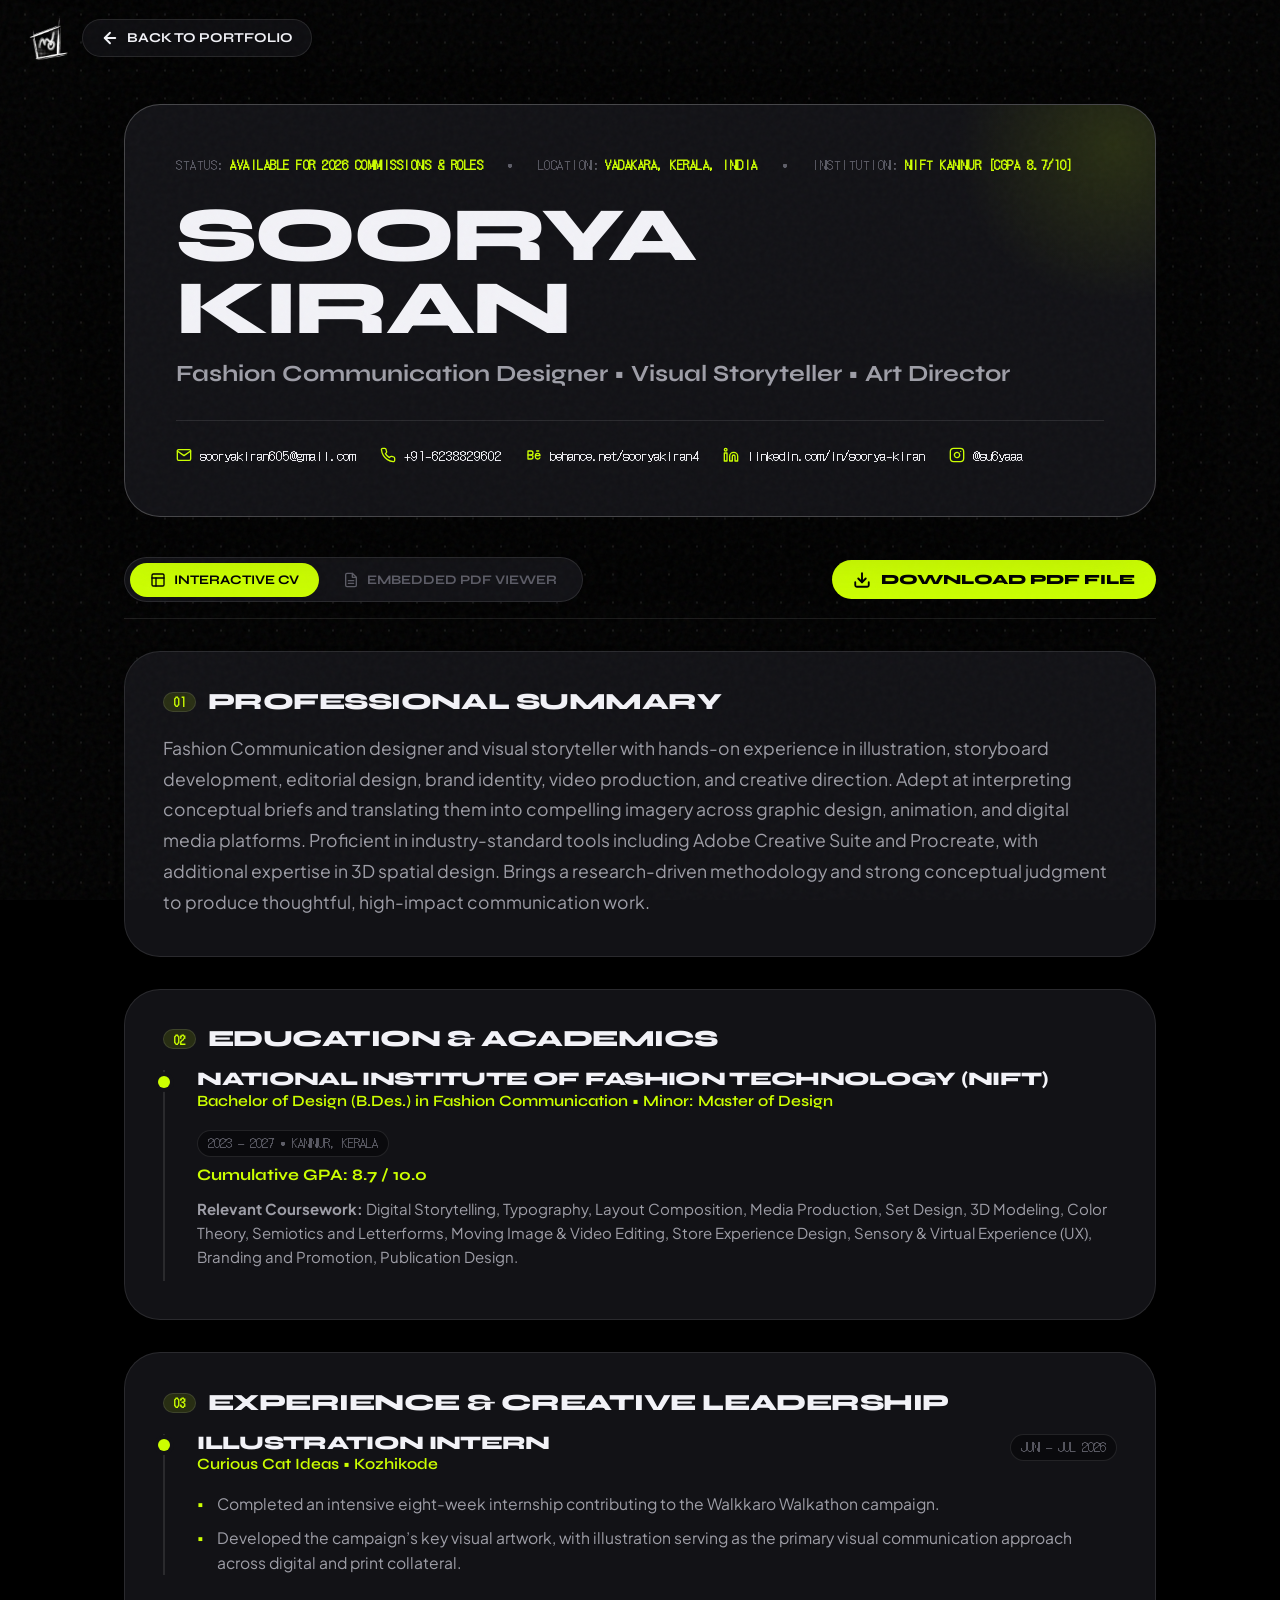
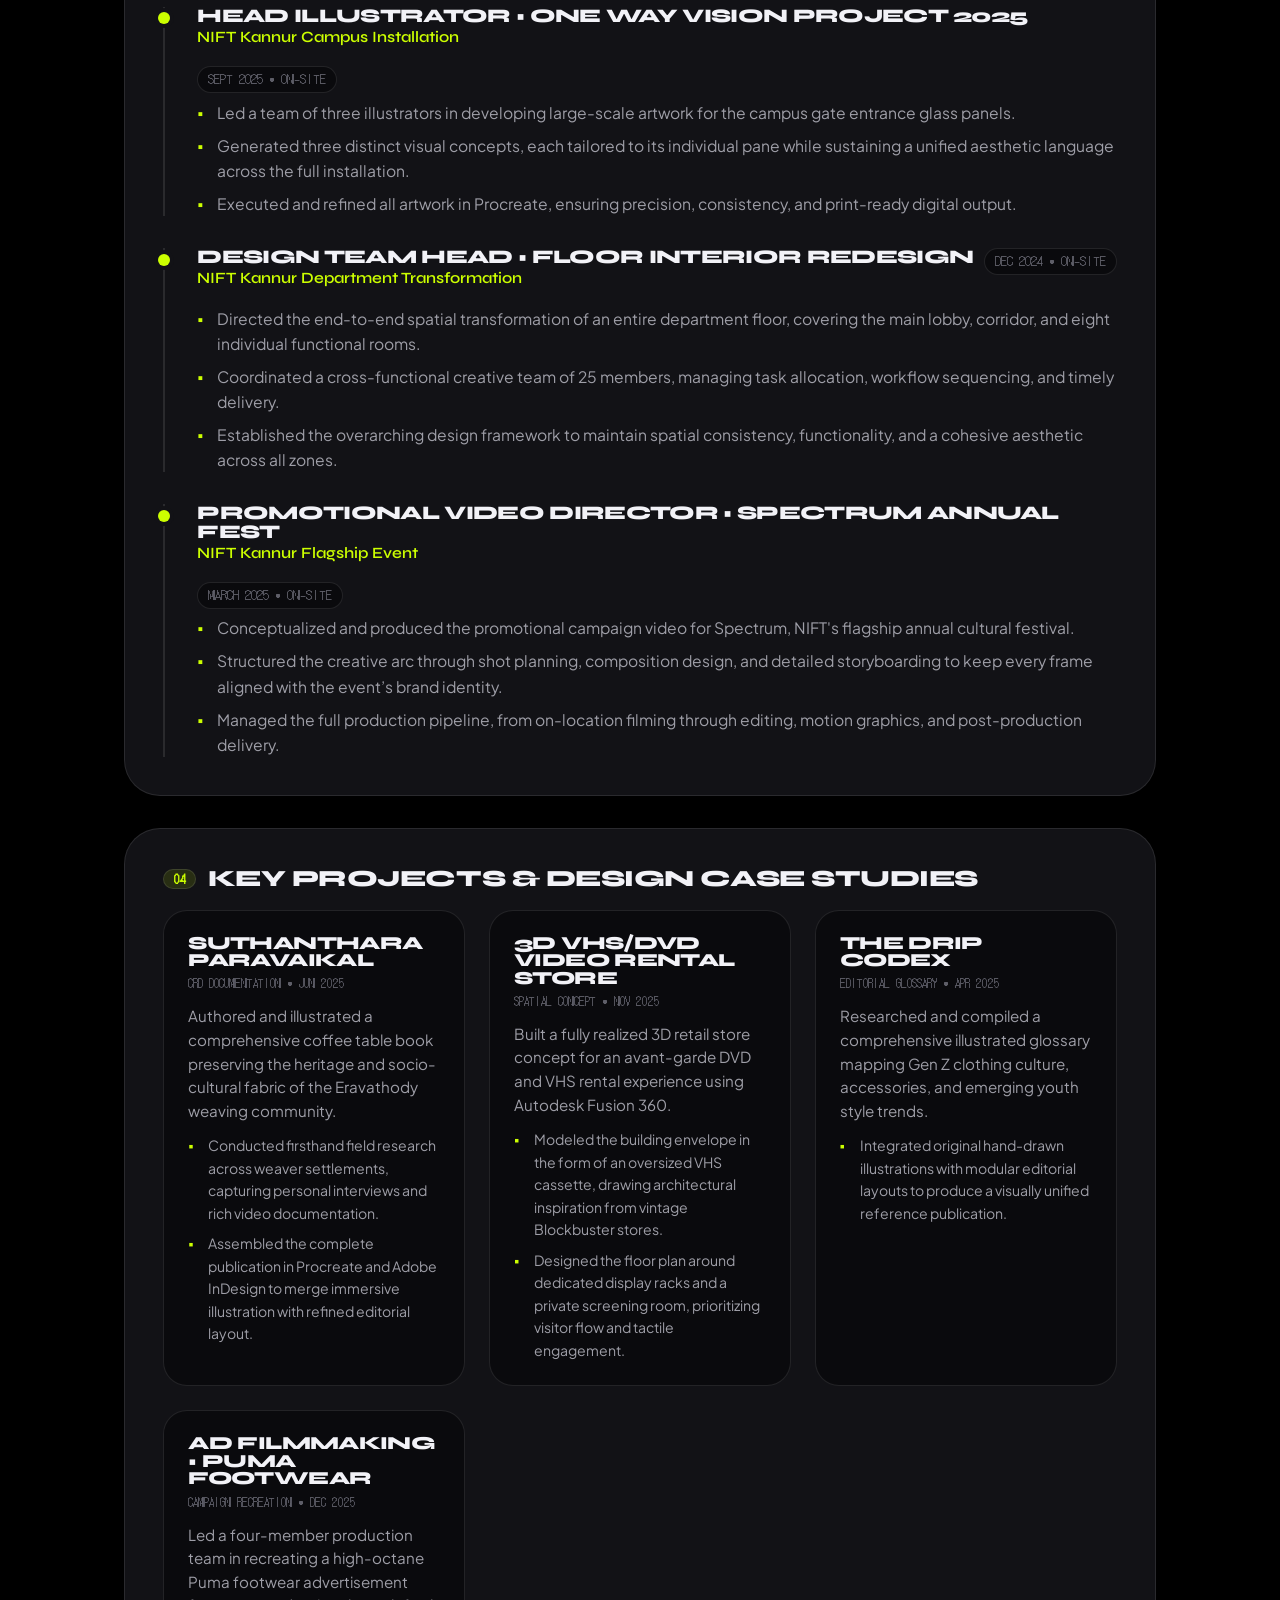
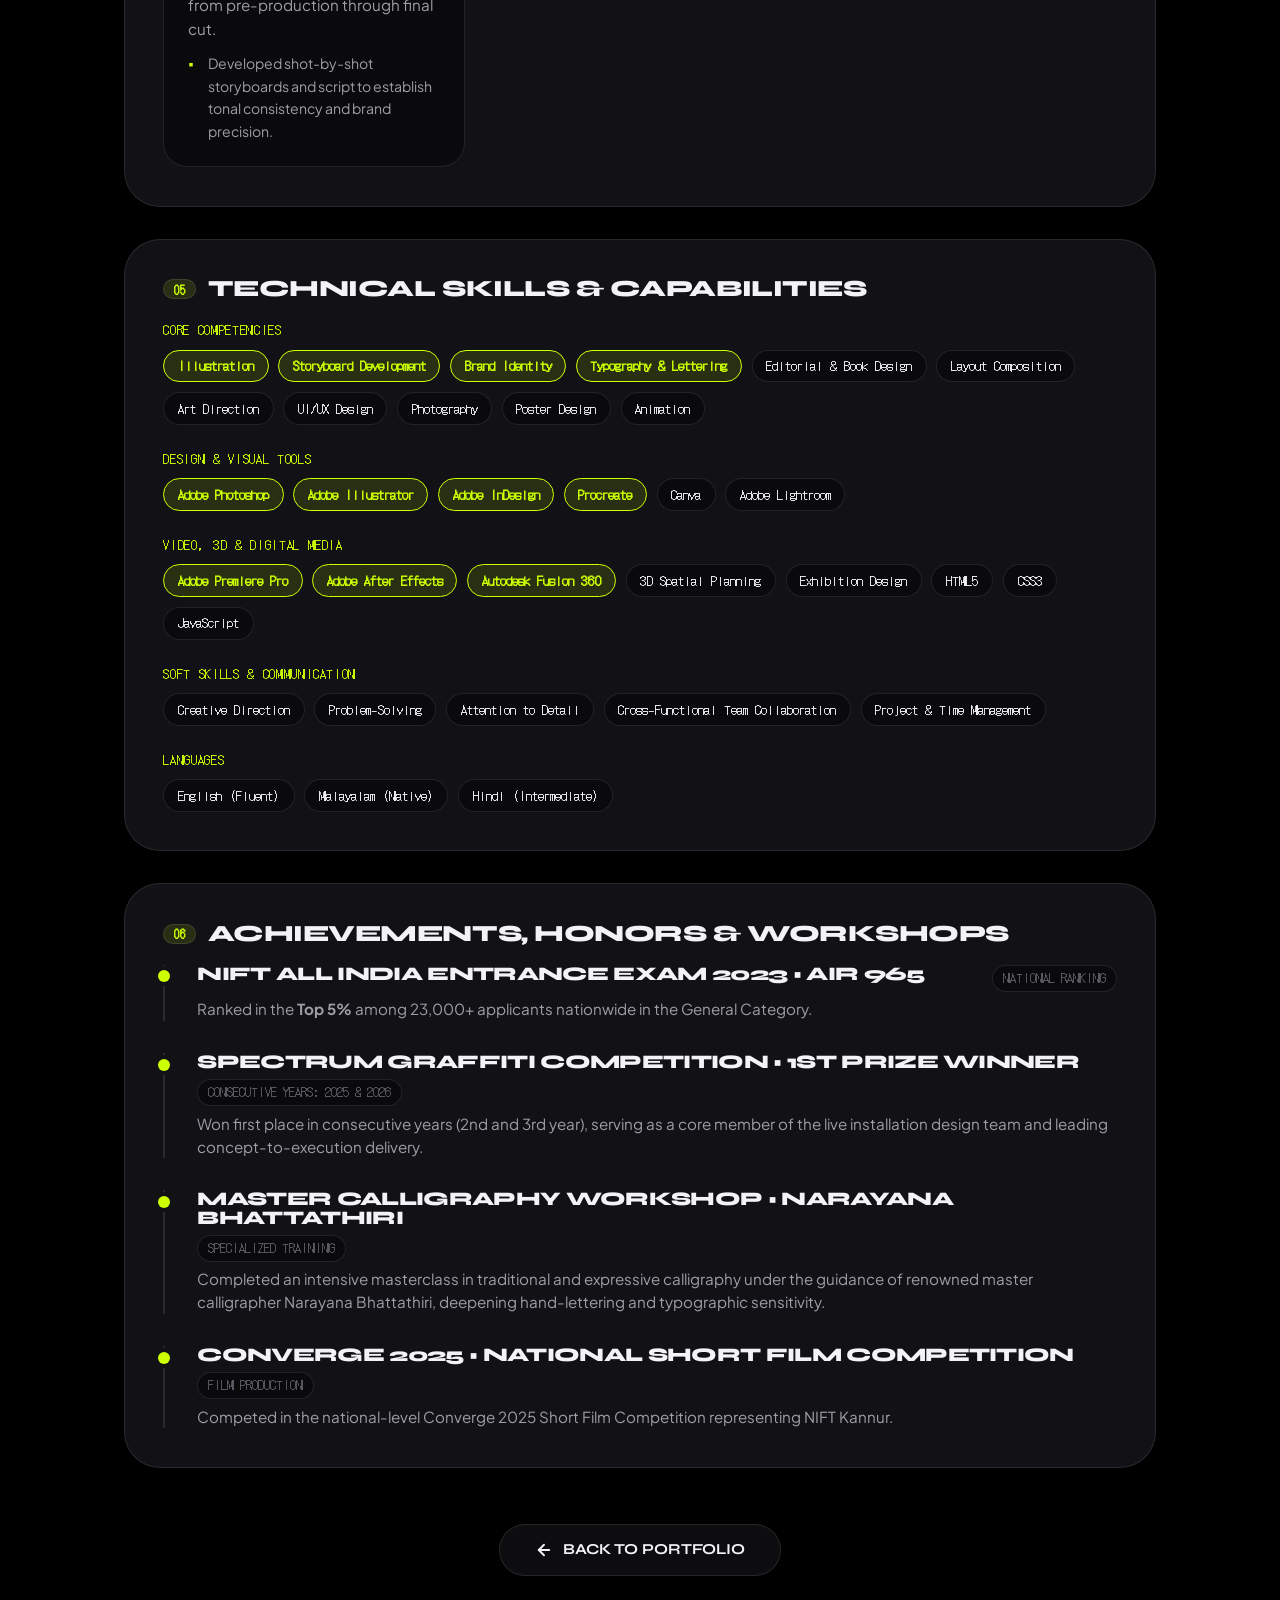
==== commit e3547479: "Brand identity: add high-contrast logo icons for all browser, mobile, PWA, and social versions" ====
--- a/resume.html
+++ b/resume.html
@@ -6,12 +6,37 @@
   <title>Resume &bull; SOORYA KIRAN &bull; Fashion Communication &amp; Visual Storyteller</title>
   <meta name="description" content="Official Curriculum Vitae of Soorya Kiran. Fashion Communication designer, visual storyteller, and art director. NIFT Kannur.">
 
+  <meta property="og:title" content="Resume • SOORYA KIRAN • Fashion Communication &amp; Visual Storyteller">
+  <meta property="og:description" content="Official Curriculum Vitae of Soorya Kiran. Fashion Communication designer, visual storyteller, and art director. NIFT Kannur.">
+  <meta property="og:type" content="website">
+  <meta property="og:url" content="https://sooryakiran6.github.io/sooryakiran-portfolio/resume.html">
+  <meta property="og:image" content="https://sooryakiran6.github.io/sooryakiran-portfolio/og-image.png">
+  <meta property="og:image:secure_url" content="https://sooryakiran6.github.io/sooryakiran-portfolio/og-image.png">
+  <meta property="og:image:type" content="image/png">
+  <meta property="og:image:width" content="1200">
+  <meta property="og:image:height" content="630">
+  <meta property="og:image:alt" content="Soorya Kiran Studio Logo & Resume Preview">
+  <meta name="twitter:card" content="summary_large_image">
+  <meta name="twitter:title" content="Resume • SOORYA KIRAN • Fashion Communication &amp; Visual Storyteller">
+  <meta name="twitter:description" content="Official Curriculum Vitae of Soorya Kiran. Fashion Communication designer, visual storyteller, and art director. NIFT Kannur.">
+  <meta name="twitter:image" content="https://sooryakiran6.github.io/sooryakiran-portfolio/og-image.png">
+  <meta name="referrer" content="strict-origin-when-cross-origin">
+
+  <meta name="theme-color" content="#0c0c10">
+  <meta name="msapplication-TileColor" content="#0c0c10">
+  <meta name="msapplication-TileImage" content="favicon-192x192.png">
+
   <!-- Core Stylesheet -->
   <link rel="stylesheet" href="styles.css">
-  <link rel="icon" type="image/png" sizes="32x32" href="favicon-32x32.png?v=2">
-  <link rel="icon" type="image/png" sizes="16x16" href="favicon-16x16.png?v=2">
-  <link rel="apple-touch-icon" sizes="180x180" href="apple-touch-icon.png?v=2">
-  <link rel="shortcut icon" href="favicon.ico?v=2">
+  <link rel="icon" type="image/svg+xml" href="favicon.svg">
+  <link rel="icon" type="image/png" sizes="512x512" href="favicon-512x512.png">
+  <link rel="icon" type="image/png" sizes="192x192" href="favicon-192x192.png">
+  <link rel="icon" type="image/png" sizes="48x48" href="favicon-48x48.png">
+  <link rel="icon" type="image/png" sizes="32x32" href="favicon-32x32.png">
+  <link rel="icon" type="image/png" sizes="16x16" href="favicon-16x16.png">
+  <link rel="apple-touch-icon" sizes="180x180" href="apple-touch-icon.png">
+  <link rel="shortcut icon" href="favicon.ico">
+  <link rel="manifest" href="site.webmanifest">
 
   <!-- Scoped Resume Page Styles -->
   <style>
@@ -57,6 +82,24 @@
       align-items: center;
       gap: 0.75rem;
       pointer-events: auto;
+    }
+
+    .resume-nav-bar .logo-badge {
+      display: inline-flex;
+      align-items: center;
+      justify-content: center;
+      width: 44px;
+      height: 44px;
+      transition: transform 0.4s var(--ease-out-elastic);
+    }
+    .resume-nav-bar .logo-badge:hover {
+      transform: scale(1.1) rotate(-3deg);
+    }
+    .resume-nav-bar .logo-badge__mark {
+      width: 44px;
+      height: 44px;
+      object-fit: contain;
+      display: block;
     }
 
     .back-btn {
@@ -573,6 +616,9 @@
   <header class="resume-nav-bar">
     <div class="resume-nav-inner">
       <div class="resume-nav-left">
+        <a href="index.html" class="logo-badge" aria-label="Soorya Kiran Studio Home" title="Soorya Kiran Studio Home">
+          <img src="logo.png" alt="Soorya Kiran Logo" class="logo-badge__mark">
+        </a>
         <a href="index.html" class="back-btn" title="Return to Main Portfolio">
           <svg viewBox="0 0 24 24" width="18" height="18" fill="none" stroke="currentColor" stroke-width="2.5" stroke-linecap="round" stroke-linejoin="round" aria-hidden="true">
             <line x1="19" y1="12" x2="5" y2="12"></line>
--- a/styles.css
+++ b/styles.css
@@ -1,4 +1,4 @@
-/* ==========================================================================
+﻿/* ==========================================================================
    CREATIVE VISUAL COMMUNICATION PORTFOLIO
    Inspired by Rohith Manikkoth (2.5D Depth, Dot-Matrix, Neo-Brutalism)
    & Spencer Gabor (Awwwards SOTD Bouncy Elastic Physics & Radial Themes)
@@ -250,12 +250,68 @@
   box-shadow: var(--shadow-sm) !important;
 }
 
-[data-theme="cream"] .nav-link-btn:hover {
-  background: var(--accent-primary) !important;
+[data-theme="cream"] .nav-link-btn:hover,
+[data-theme="cream"] .nav-link-btn:active {
+  background: var(--accent-primary, #ff4800) !important;
   color: #ffffff !important;
-  border-color: var(--accent-primary) !important;
+  border-color: var(--accent-primary, #ff4800) !important;
   text-shadow: none !important;
   box-shadow: none !important;
+}
+
+[data-theme="cream"] .nav-actions {
+  background: transparent !important;
+  border: none !important;
+  box-shadow: none !important;
+  padding: 0 !important;
+}
+
+[data-theme="cream"] .nav-dropdown-menu {
+  background: rgba(255, 255, 255, 0.98) !important;
+  border: 1.5px solid var(--border-color) !important;
+  box-shadow: 0 16px 36px rgba(0, 0, 0, 0.12) !important;
+}
+
+[data-theme="cream"] .nav-dropdown-item {
+  color: var(--text-primary) !important;
+}
+
+[data-theme="cream"] .nav-dropdown-item .dropdown-item-num {
+  background: rgba(255, 72, 0, 0.12) !important;
+  color: var(--accent-primary, #ff4800) !important;
+}
+
+[data-theme="cream"] .nav-dropdown-item:hover,
+[data-theme="cream"] .nav-dropdown-item:active {
+  background: var(--accent-primary, #ff4800) !important;
+  color: #ffffff !important;
+}
+
+[data-theme="cream"] .nav-dropdown-item:hover .dropdown-item-num,
+[data-theme="cream"] .nav-dropdown-item:active .dropdown-item-num {
+  background: rgba(0, 0, 0, 0.22) !important;
+  color: #ffffff !important;
+}
+
+[data-theme="cream"] .avatar-frame {
+  background-color: #ffffff !important;
+  border: 2px solid var(--border-color) !important;
+  box-shadow: 0 16px 36px rgba(0, 0, 0, 0.09) !important;
+}
+
+[data-theme="cream"] .avatar-overlay-badge {
+  background-color: rgba(255, 255, 255, 0.95) !important;
+  border: 1px solid var(--border-color) !important;
+  box-shadow: 0 4px 14px rgba(0, 0, 0, 0.08) !important;
+}
+
+[data-theme="cream"] .avatar-hud-text {
+  color: var(--text-primary) !important;
+}
+
+[data-theme="cream"] .avatar-hud-dot {
+  background-color: var(--accent-primary, #ff4800) !important;
+  box-shadow: 0 0 6px var(--accent-primary, #ff4800) !important;
 }
 
 /* ==========================================================================
@@ -303,7 +359,9 @@
 }
 
 @keyframes neonOrangePulse {
-  0%, 100% {
+
+  0%,
+  100% {
     box-shadow:
       0 0 14px rgba(255, 153, 0, 0.5),
       0 0 32px rgba(255, 72, 0, 0.36),
@@ -314,6 +372,7 @@
       0 16px 36px rgba(0, 0, 0, 0.55);
     border-color: #ff9900;
   }
+
   50% {
     box-shadow:
       0 0 24px rgba(255, 153, 0, 0.78),
@@ -325,6 +384,26 @@
       0 18px 42px rgba(0, 0, 0, 0.65);
     border-color: #ffb74d;
   }
+}
+
+[data-theme="solar"] .avatar-frame {
+  border-color: rgba(255, 153, 0, 0.5) !important;
+  box-shadow: 0 16px 40px rgba(0, 0, 0, 0.5), 0 0 24px rgba(255, 153, 0, 0.22) !important;
+}
+
+[data-theme="solar"] .avatar-hud-dot {
+  background-color: #ff9900 !important;
+  box-shadow: 0 0 8px #ff9900 !important;
+}
+
+[data-theme="cyber"] .avatar-frame {
+  border-color: rgba(198, 255, 0, 0.5) !important;
+  box-shadow: 0 16px 40px rgba(0, 0, 0, 0.5), 0 0 24px rgba(198, 255, 0, 0.22) !important;
+}
+
+[data-theme="cyber"] .avatar-hud-dot {
+  background-color: #c6ff00 !important;
+  box-shadow: 0 0 8px #c6ff00 !important;
 }
 
 /* ==========================================================================
@@ -1381,13 +1460,18 @@
   transition: background-color 0.2s ease, color 0.2s ease;
 }
 
-.nav-dropdown-item:hover {
+.nav-dropdown-item:hover,
+.nav-dropdown-item:active,
+.nav-dropdown-item:focus-visible {
   background-color: var(--accent-primary);
   color: #000;
   transform: translateX(3px);
-}
-
-.nav-dropdown-item:hover .dropdown-item-num {
+  outline: none;
+}
+
+.nav-dropdown-item:hover .dropdown-item-num,
+.nav-dropdown-item:active .dropdown-item-num,
+.nav-dropdown-item:focus-visible .dropdown-item-num {
   color: #000;
   background: rgba(0, 0, 0, 0.15);
 }
@@ -1996,50 +2080,101 @@
   /* 0% - 15%: Rest looking forward */
   0%,
   15% {
-    transform: translate(calc(var(--mouse-eye-x, 0px) + 0px), calc(var(--mouse-eye-y, 0px) + 0px)) scale(1);
+    transform: translate(calc(var(--mouse-eye-x, 0px) * 0.25 + 0px), calc(var(--mouse-eye-y, 0px) * 0.25 + 0px)) scale(1);
   }
 
   /* 18% - 32%: Glance LEFT (towards Vinyl Disc & Design & Art Direction) */
   18%,
   32% {
-    transform: translate(calc(var(--mouse-eye-x, 0px) - 6px), calc(var(--mouse-eye-y, 0px) - 0.5px)) scale(1.03);
-  }
-
-  /* 35% - 48%: Glance RIGHT (towards Clapper Board & Flipping Notebook) */
+    transform: translate(calc(var(--mouse-eye-x, 0px) * 0.25 - 1.2px), calc(var(--mouse-eye-y, 0px) * 0.25 - 0.2px)) scale(1.02);
+  }
+
+  /* 35% - 48%: Glance RIGHT (towards Clapper Board & Notebook) */
   35%,
   48% {
-    transform: translate(calc(var(--mouse-eye-x, 0px) + 6px), calc(var(--mouse-eye-y, 0px) - 1px)) scale(1.03);
+    transform: translate(calc(var(--mouse-eye-x, 0px) * 0.25 + 1.2px), calc(var(--mouse-eye-y, 0px) * 0.25 - 0.2px)) scale(1.02);
   }
 
   /* 51% - 63%: Glance UP (towards ON AIR Lightbox) */
   51%,
   63% {
-    transform: translate(calc(var(--mouse-eye-x, 0px) + 1px), calc(var(--mouse-eye-y, 0px) - 5px)) scale(1.05);
+    transform: translate(calc(var(--mouse-eye-x, 0px) * 0.25 + 0.2px), calc(var(--mouse-eye-y, 0px) * 0.25 - 1px)) scale(1.02);
   }
 
   /* 66% - 78%: Glance DOWN (towards Sizzling Bomb & Cassette Tape) */
   66%,
   78% {
-    transform: translate(calc(var(--mouse-eye-x, 0px) - 2px), calc(var(--mouse-eye-y, 0px) + 4px)) scale(0.96);
+    transform: translate(calc(var(--mouse-eye-x, 0px) * 0.25 - 0.3px), calc(var(--mouse-eye-y, 0px) * 0.25 + 0.8px)) scale(0.98);
   }
 
   /* 81% - 86%: Glance UP-LEFT diagonal scan */
   81%,
   86% {
-    transform: translate(calc(var(--mouse-eye-x, 0px) - 5px), calc(var(--mouse-eye-y, 0px) - 3px)) scale(1.02);
+    transform: translate(calc(var(--mouse-eye-x, 0px) * 0.25 - 0.9px), calc(var(--mouse-eye-y, 0px) * 0.25 - 0.6px)) scale(1.01);
   }
 
   /* 88%: Quick expressive blink / pupil reflex */
   88% {
-    transform: translate(calc(var(--mouse-eye-x, 0px) + 0px), calc(var(--mouse-eye-y, 0px) + 1px)) scale(1.1, 0.15);
+    transform: translate(calc(var(--mouse-eye-x, 0px) * 0.25 + 0px), calc(var(--mouse-eye-y, 0px) * 0.25 + 0.3px)) scale(1.05, 0.2);
   }
 
   /* 91% - 100%: Smoothly return to center */
   91%,
   100% {
-    transform: translate(calc(var(--mouse-eye-x, 0px) + 0px), calc(var(--mouse-eye-y, 0px) + 0px)) scale(1);
-  }
-}
+    transform: translate(calc(var(--mouse-eye-x, 0px) * 0.25 + 0px), calc(var(--mouse-eye-y, 0px) * 0.25 + 0px)) scale(1);
+  }
+}
+
+@keyframes cartoonEyesGlanceAroundMobile {
+  /* 0% - 15%: Rest looking forward */
+  0%,
+  15% {
+    transform: translate(0px, 0px) scale(1);
+  }
+
+  /* 18% - 32%: Glance LEFT (towards Vinyl Disc & Design & Art Direction) */
+  18%,
+  32% {
+    transform: translate(-1.2px, -0.2px) scale(1.02);
+  }
+
+  /* 35% - 48%: Glance RIGHT (towards Clapper Board & Notebook) */
+  35%,
+  48% {
+    transform: translate(1.2px, -0.2px) scale(1.02);
+  }
+
+  /* 51% - 63%: Glance UP (towards ON AIR Lightbox) */
+  51%,
+  63% {
+    transform: translate(0.2px, -0.9px) scale(1.02);
+  }
+
+  /* 66% - 78%: Glance DOWN (towards Sizzling Bomb & Cassette Tape) */
+  66%,
+  78% {
+    transform: translate(-0.3px, 0.8px) scale(0.98);
+  }
+
+  /* 81% - 86%: Glance UP-LEFT diagonal scan */
+  81%,
+  86% {
+    transform: translate(-0.8px, -0.5px) scale(1.01);
+  }
+
+  /* 88%: Quick expressive blink / pupil reflex */
+  88% {
+    transform: translate(0px, 0.2px) scale(1.05, 0.25);
+  }
+
+  /* 91% - 100%: Smoothly return to center */
+  91%,
+  100% {
+    transform: translate(0px, 0px) scale(1);
+  }
+}
+
+
 
 .tv-screen-glare {
   position: absolute;
@@ -2077,8 +2212,11 @@
   width: auto;
   margin-left: calc(clamp(205px, 25vw, 275px) * -0.5 - clamp(180px, 21vw, 265px));
   margin-top: calc(clamp(205px, 25vw, 275px) * -0.5 + clamp(75px, 9vw, 115px));
-  z-index: 4;
-  cursor: grab;
+  z-index: 6;
+  cursor: pointer !important;
+  pointer-events: auto !important;
+  touch-action: manipulation;
+  transition: z-index 0.2s ease;
 }
 
 .artdir-text-wrap {
@@ -2106,7 +2244,8 @@
     0 16px 36px rgba(0, 0, 0, 0.6);
   animation: permanentNeonGreenPulse 3.6s infinite ease-in-out;
   transition: transform 0.4s var(--ease-out-elastic), box-shadow 0.4s ease, border-color 0.3s ease;
-  cursor: grab;
+  cursor: pointer !important;
+  pointer-events: auto !important;
   user-select: none;
   white-space: nowrap;
 }
@@ -2121,6 +2260,26 @@
     inset 0 0 28px rgba(204, 255, 0, 0.38),
     inset 0 1px 2px rgba(255, 255, 255, 0.9),
     0 20px 48px rgba(0, 0, 0, 0.7);
+}
+
+/* Popped Up State: elevates above all other stickers & TV chassis */
+.sticker-2.sticker-artdir-item.is-popped {
+  z-index: 100 !important;
+}
+
+.sticker-2.sticker-artdir-item.is-popped .artdir-text-wrap {
+  transform: scale(1.15) translateY(-8px) rotate(-1.5deg) !important;
+  border-color: #ffffff !important;
+  background:
+    linear-gradient(135deg, rgba(16, 185, 129, 0.48) 0%, rgba(204, 255, 0, 0.35) 50%, rgba(5, 150, 105, 0.52) 100%),
+    radial-gradient(ellipse at 20% 20%, rgba(204, 255, 0, 0.5) 0%, transparent 70%),
+    rgba(8, 16, 11, 0.95) !important;
+  box-shadow:
+    0 0 32px rgba(204, 255, 0, 0.95),
+    0 0 70px rgba(16, 185, 129, 0.8),
+    0 0 130px rgba(204, 255, 0, 0.55),
+    0 20px 45px rgba(0, 0, 0, 0.8),
+    inset 0 0 26px rgba(204, 255, 0, 0.45) !important;
 }
 
 .artdir-line {
@@ -2141,7 +2300,9 @@
 }
 
 @keyframes permanentNeonGreenPulse {
-  0%, 100% {
+
+  0%,
+  100% {
     box-shadow:
       0 0 14px rgba(204, 255, 0, 0.48),
       0 0 32px rgba(16, 185, 129, 0.35),
@@ -2152,6 +2313,7 @@
       0 16px 36px rgba(0, 0, 0, 0.55);
     border-color: #a3e635;
   }
+
   50% {
     box-shadow:
       0 0 24px rgba(204, 255, 0, 0.78),
@@ -2428,7 +2590,7 @@
 
 .d-bar.b-3 {
   width: 75%;
-  background: rgba(255, 0, 128, 0.4);
+  background: rgba(0, 0, 0, 0.25);
 }
 
 .doodle-boxes {
@@ -3900,6 +4062,7 @@
   border-bottom: 1px solid var(--border-color);
   position: relative;
   overflow: hidden;
+  scroll-margin-top: calc(5.2rem + env(safe-area-inset-top));
 }
 
 [data-theme="cream"] .section-about {
@@ -3940,6 +4103,21 @@
 
 .about-lead span {
   color: var(--accent-primary);
+}
+
+.about-bio-wrap {
+  display: flex;
+  flex-direction: column;
+}
+
+.about-bio-desktop {
+  display: flex;
+  flex-direction: column;
+  gap: 1.25rem;
+}
+
+.about-bio-mobile {
+  display: none;
 }
 
 .about-body-p {
@@ -4396,13 +4574,16 @@
     transform: translateY(180px);
     opacity: 0;
   }
+
   65% {
     transform: translateY(-12px);
     opacity: 1;
   }
+
   82% {
     transform: translateY(4px);
   }
+
   100% {
     transform: translateY(0);
     opacity: 1;
@@ -4414,21 +4595,27 @@
   0% {
     filter: brightness(0.4);
   }
+
   15% {
     filter: brightness(1.6);
   }
+
   25% {
     filter: brightness(0.6);
   }
+
   38% {
     filter: brightness(1.4);
   }
+
   50% {
     filter: brightness(0.85);
   }
+
   68% {
     filter: brightness(1.2);
   }
+
   100% {
     filter: brightness(1);
   }
@@ -4451,19 +4638,19 @@
 
 .signboard-pole {
   position: absolute;
-  top: -22px; /* Extends above the top rim of the board */
-  bottom: -80px; /* Extends down below the board into ground */
+  top: -22px;
+  /* Extends above the top rim of the board */
+  bottom: -80px;
+  /* Extends down below the board into ground */
   width: var(--pole-width);
-  background: linear-gradient(
-    90deg,
-    #2a2a2d 0%,
-    #5f5f66 18%,
-    #d2d2d8 42%,
-    #ffffff 50%,
-    #b2b2b8 62%,
-    #4a4a50 85%,
-    #222225 100%
-  );
+  background: linear-gradient(90deg,
+      #2a2a2d 0%,
+      #5f5f66 18%,
+      #d2d2d8 42%,
+      #ffffff 50%,
+      #b2b2b8 62%,
+      #4a4a50 85%,
+      #222225 100%);
   box-shadow: 0 10px 28px rgba(0, 0, 0, 0.6), inset 0 1px 0 rgba(255, 255, 255, 0.35);
   border-radius: 4px;
 }
@@ -4648,7 +4835,8 @@
 
 /* --- THEME 3: LIGHT MODE ORANGE (CREAM) — HIGHWAY ORANGE SIGN (NO NEON) --- */
 [data-theme="cream"] .footer-signboard-board {
-  background: var(--accent-primary, #ff4800) !important; /* Highway Orange Sign face */
+  background: var(--accent-primary, #ff4800) !important;
+  /* Highway Orange Sign face */
   border: 4px solid #141414 !important;
   box-shadow: 0 18px 45px rgba(0, 0, 0, 0.18) !important;
 }
@@ -5393,7 +5581,7 @@
   }
 
   .modal-hero-badge {
-    font-size: 0.65rem;
+    display: none !important;
   }
 
   .modal-hero-direct-btn {
@@ -6142,10 +6330,12 @@
   }
 
   .nav-actions {
-    width: 100%;
+    width: fit-content;
+    max-width: 100%;
     justify-content: center;
-    flex-wrap: wrap;
+    flex-wrap: nowrap;
     gap: 0.45rem;
+    margin-inline: auto;
   }
 
   .hero-section {
@@ -6165,21 +6355,318 @@
   }
 
   .section-featured,
-  .section-grid,
+  .section-grid {
+    padding: clamp(4rem, 8vw, 6rem) 0;
+  }
+
+  /* Profile / About Section Mobile Optimization */
   .section-about {
-    padding: clamp(4rem, 8vw, 6rem) 0;
-  }
-}
-
-/* Mobile & Small Tablet (<= 768px): keep Status Pill & all controls visible */
+    scroll-margin-top: calc(5.2rem + env(safe-area-inset-top));
+    padding: clamp(3.5rem, 8vw, 5rem) 0;
+  }
+
+  .about-grid {
+    display: flex !important;
+    flex-direction: column !important;
+    gap: 1.5rem !important;
+  }
+
+  .about-text-col {
+    display: contents !important;
+  }
+
+  .about-text-col .section-badge {
+    order: 1;
+    align-self: center !important;
+    margin-inline: auto !important;
+    font-size: clamp(0.58rem, 2.2vw, 0.7rem) !important;
+    padding: 0.3rem 0.8rem !important;
+  }
+
+  .about-lead {
+    order: 2;
+    text-align: center !important;
+    font-size: clamp(1.12rem, 4.2vw, 1.35rem) !important;
+    line-height: 1.28 !important;
+    letter-spacing: -0.015em !important;
+    margin: 0.35rem auto 0.5rem !important;
+    max-width: min(340px, 90vw) !important;
+    text-wrap: balance !important;
+  }
+
+  .about-visual-col {
+    order: 3;
+    width: 100%;
+    display: flex;
+    justify-content: center;
+    margin: 0.5rem 0 1.25rem;
+  }
+
+  .avatar-frame {
+    width: 100% !important;
+    max-width: min(340px, 86vw) !important;
+    aspect-ratio: 1 / 1.08 !important;
+    transform: none !important;
+    border-radius: 22px !important;
+    border: 2px solid var(--border-strong) !important;
+    box-shadow: 0 16px 36px rgba(0, 0, 0, 0.42), 0 0 24px rgba(0, 240, 255, 0.12) !important;
+  }
+
+  .avatar-frame:hover {
+    transform: none !important;
+  }
+
+  .avatar-overlay-badge {
+    bottom: 0.75rem !important;
+    padding: 0.35rem 0.8rem !important;
+    max-width: calc(100% - 1.2rem) !important;
+    border-radius: var(--radius-full) !important;
+  }
+
+  .avatar-hud-text {
+    font-size: clamp(0.58rem, 2.2vw, 0.68rem) !important;
+    overflow: hidden;
+    text-overflow: ellipsis;
+    white-space: nowrap;
+  }
+
+  .about-bio-wrap {
+    order: 4 !important;
+    width: 100% !important;
+    display: flex !important;
+    justify-content: center !important;
+  }
+
+  .about-bio-desktop {
+    display: none !important;
+  }
+
+  .about-bio-mobile {
+    display: flex !important;
+    flex-direction: column !important;
+    gap: 0.75rem !important;
+    max-width: min(325px, 88vw) !important;
+    margin: 0 auto !important;
+  }
+
+  .about-body-p {
+    text-align: center !important;
+    font-size: clamp(0.78rem, 2.3vw, 0.86rem) !important;
+    line-height: 1.55 !important;
+    margin: 0 !important;
+    max-width: min(325px, 88vw) !important;
+    color: var(--text-secondary) !important;
+    text-wrap: pretty !important;
+  }
+
+  .birthday-clock-cluster {
+    order: 5;
+    margin: 0.8rem auto 0 !important;
+    max-width: min(340px, 90vw) !important;
+    gap: 0.6rem !important;
+  }
+
+  .birthday-clock-cluster .clock-card {
+    padding: 0.8rem 1rem !important;
+  }
+
+  .birthday-clock-cluster .clock-card .stat-number {
+    font-size: clamp(1.6rem, 5vw, 2.1rem) !important;
+  }
+
+  .birthday-clock-cluster .clock-card-live .clock-live-time {
+    font-size: clamp(1.65rem, 5.2vw, 2.15rem) !important;
+  }
+
+  .birthday-clock-cluster .stat-label {
+    font-size: clamp(0.58rem, 1.9vw, 0.66rem) !important;
+    margin-top: 0.3rem !important;
+  }
+
+  .about-cta-wrap {
+    order: 6;
+    margin: 1rem auto 0 !important;
+    width: 100%;
+    max-width: min(340px, 90vw) !important;
+    display: flex;
+    justify-content: center;
+  }
+
+  .about-cta-wrap .nav-link-btn {
+    width: 100% !important;
+    max-width: 100% !important;
+    justify-content: center !important;
+    text-align: center !important;
+    box-sizing: border-box !important;
+    padding: 0.62rem 0.9rem !important;
+    font-size: clamp(0.55rem, 2.3vw, 0.66rem) !important;
+    letter-spacing: 0.04em !important;
+    min-height: 42px !important;
+    border-radius: var(--radius-full) !important;
+    white-space: nowrap !important;
+  }
+
+  .about-cta-wrap .nav-link-btn svg {
+    width: 15px !important;
+    height: 15px !important;
+    flex-shrink: 0 !important;
+  }
+}
+
+/* Mobile & Small Tablet (<= 768px): keep Status Pill & all controls visible with space at both ends */
 @media (max-width: 768px) {
+  .site-nav {
+    top: max(0.4rem, env(safe-area-inset-top));
+    width: 100%;
+    max-width: 100vw;
+    box-sizing: border-box;
+    overflow-x: clip;
+  }
+
   .site-nav__inner {
-    padding-inline: max(0.9rem, env(safe-area-inset-left)) max(0.9rem, env(safe-area-inset-right));
+    display: flex !important;
+    flex-wrap: wrap !important;
+    justify-content: space-between !important;
+    align-items: center !important;
+    width: 100% !important;
+    max-width: 100vw !important;
+    box-sizing: border-box !important;
+    padding-inline: max(0.85rem, env(safe-area-inset-left) + 0.4rem) max(0.85rem, env(safe-area-inset-right) + 0.4rem) !important;
+    gap: 0.35rem 0.5rem;
+  }
+
+  .logo-badge {
+    order: 1 !important;
+    width: 44px !important;
+    max-width: 44px !important;
+  }
+
+  .logo-badge__mark {
+    width: 44px !important;
+    height: 44px !important;
   }
 
   .status-pill {
-    font-size: 0.72rem;
-    padding: 0.4rem 0.8rem;
+    order: 2 !important;
+    font-size: clamp(0.56rem, 1.8vw, 0.62rem) !important;
+    padding: 0.25rem 0.52rem !important;
+    gap: 0.35rem !important;
+    white-space: nowrap !important;
+    max-width: calc(100% - 60px) !important;
+    overflow: hidden !important;
+    text-overflow: ellipsis !important;
+  }
+
+  .nav-actions {
+    order: 3 !important;
+    position: relative !important;
+    width: 100% !important;
+    flex: 0 0 100% !important;
+    margin: 0.3rem auto 0 !important;
+    display: flex !important;
+    align-items: center !important;
+    justify-content: center !important;
+    flex-wrap: nowrap !important;
+    gap: clamp(2px, 1vw, 4px) !important;
+    padding: 0 !important;
+    background: transparent !important;
+    border: none !important;
+    box-shadow: none !important;
+    backdrop-filter: none !important;
+    -webkit-backdrop-filter: none !important;
+    overflow: visible !important;
+    box-sizing: border-box !important;
+  }
+
+  .nav-dropdown {
+    position: static !important;
+    display: inline-flex !important;
+    width: auto !important;
+    flex: 0 0 auto !important;
+  }
+
+  .nav-link-btn {
+    padding: 0.18rem clamp(0.24rem, 0.8vw, 0.34rem) !important;
+    font-size: clamp(0.44rem, 1.5vw, 0.5rem) !important;
+    letter-spacing: 0.01em !important;
+    min-height: 25px !important;
+    border-radius: 999px !important;
+    white-space: nowrap !important;
+    flex-shrink: 0 !important;
+    touch-action: manipulation;
+  }
+
+  .dropdown-chevron {
+    width: 7px !important;
+    height: 7px !important;
+    margin-left: 2px !important;
+  }
+
+  .sound-toggle-btn {
+    width: 25px !important;
+    height: 25px !important;
+    min-width: 25px !important;
+    min-height: 25px !important;
+    padding: 0 !important;
+    display: inline-flex !important;
+    align-items: center !important;
+    justify-content: center !important;
+    border-radius: 50% !important;
+    flex-shrink: 0 !important;
+    touch-action: manipulation;
+  }
+
+  .sound-toggle-btn svg {
+    width: 11px !important;
+    height: 11px !important;
+  }
+
+  /* Centered, Viewport-Safe Mobile Sub-Options Menu */
+  .nav-dropdown-menu {
+    display: none !important;
+    position: absolute !important;
+    top: calc(100% + 0.55rem) !important;
+    left: 50% !important;
+    transform: translateX(-50%) translateY(-6px) scale(0.96) !important;
+    width: min(320px, calc(100vw - 1.6rem)) !important;
+    min-width: unset !important;
+    max-width: calc(100vw - 1.6rem) !important;
+    box-sizing: border-box !important;
+    padding: 0.45rem !important;
+    border-radius: 18px !important;
+    box-shadow: 0 16px 40px rgba(0, 0, 0, 0.45) !important;
+    z-index: 1000 !important;
+  }
+
+  .nav-dropdown.is-open .nav-dropdown-menu {
+    display: flex !important;
+    transform: translateX(-50%) translateY(0) scale(1) !important;
+    opacity: 1 !important;
+    pointer-events: auto !important;
+    visibility: visible !important;
+  }
+
+  .nav-dropdown-item {
+    padding: 0.65rem 0.85rem;
+    gap: 0.65rem;
+    font-size: 0.74rem;
+    border-radius: 12px;
+    min-height: 44px;
+    touch-action: manipulation;
+    white-space: normal;
+  }
+
+  .dropdown-item-num {
+    font-size: 0.7rem;
+    padding: 0.18rem 0.42rem;
+    border-radius: 6px;
+    flex-shrink: 0;
+  }
+
+  .dropdown-item-text {
+    white-space: normal;
+    line-height: 1.25;
+    word-break: break-word;
   }
 
   .radial-palette-widget {
@@ -6210,29 +6697,38 @@
   }
 
   .nav-actions {
-    gap: 0.28rem;
-    padding: 0.35rem 0.6rem;
-    background: var(--glass-bg);
-    backdrop-filter: blur(18px);
-    -webkit-backdrop-filter: blur(18px);
-    border: 1px solid var(--border-color);
-    border-radius: var(--radius-full);
-    box-shadow: 0 6px 20px rgba(0, 0, 0, 0.25);
-    width: auto;
-    max-width: 100%;
+    gap: 3px !important;
+    padding: 0 !important;
+    background: transparent !important;
+    border: none !important;
+    box-shadow: none !important;
+    flex-wrap: nowrap !important;
+    width: 100% !important;
+    flex: 0 0 100% !important;
+    justify-content: center !important;
+    margin: 0.32rem auto 0 !important;
+    overflow: visible !important;
   }
 
   .nav-link-btn {
-    padding: 0.42rem 0.65rem;
-    font-size: 0.72rem;
-    min-height: 38px;
+    padding: 0.18rem clamp(0.26rem, 0.9vw, 0.36rem) !important;
+    font-size: clamp(0.44rem, 1.5vw, 0.5rem) !important;
+    letter-spacing: 0.01em !important;
+    min-height: 26px !important;
     touch-action: manipulation;
   }
 
   .sound-toggle-btn {
-    width: 38px;
-    height: 38px;
+    width: 26px !important;
+    height: 26px !important;
+    min-width: 26px !important;
+    min-height: 26px !important;
     touch-action: manipulation;
+  }
+
+  .sound-toggle-btn svg {
+    width: 11px !important;
+    height: 11px !important;
   }
 
   .hero-section {
@@ -6274,6 +6770,18 @@
     z-index: 4;
   }
 
+  /* Eliminate WebKit 3D projection artifact & purple line on mobile */
+  .notebook-pages-deck,
+  .notebook-spiral-overlay {
+    display: none !important;
+  }
+
+  /* Keep cartoon avatar eyes strictly inside eye sockets on mobile */
+  .cartoon-pupil {
+    animation: cartoonEyesGlanceAroundMobile 6.5s infinite ease-in-out !important;
+    will-change: transform !important;
+  }
+
   /* 3:00 Mid-Right: Notebook (Scaled & Positioned Nicely Between Clapper & Popcorn) */
   .sticker-9.sticker-notebook-item {
     width: clamp(34px, 8.8vw, 44px);
@@ -6306,23 +6814,46 @@
     z-index: 6;
   }
 
-  /* 9:00 Mid-Left: Design & Art Direction */
+  /* 9:00 Mid-Left: Design & Art Direction (Unobstructed, High Legibility, Framed Nicely Beside TV) */
   .sticker-2.sticker-artdir-item {
-    margin-left: calc(clamp(126px, 33vw, 154px) * -0.5 - clamp(70px, 18vw, 88px));
-    margin-top: calc(clamp(126px, 33vw, 154px) * -0.5 + clamp(42px, 11vw, 56px));
-    z-index: 4;
+    margin-left: calc(clamp(126px, 33vw, 154px) * -0.5 - clamp(52px, 13.5vw, 70px));
+    margin-top: calc(clamp(126px, 33vw, 154px) * -0.5 + clamp(36px, 9.5vw, 48px));
+    z-index: 8;
+    cursor: pointer !important;
+    pointer-events: auto !important;
+    touch-action: manipulation;
   }
 
   .sticker-2 .artdir-text-wrap {
-    padding: clamp(0.3rem, 0.8vw, 0.42rem) clamp(0.48rem, 1.2vw, 0.65rem);
+    padding: 0.34rem 0.64rem;
     border-radius: var(--radius-sm);
-    gap: 0.1rem;
+    gap: 0.12rem;
+    background: rgba(8, 16, 11, 0.94) !important;
+    border: 1.5px solid var(--accent-primary) !important;
+    box-shadow: 0 0 16px rgba(204, 255, 0, 0.5), 0 6px 18px rgba(0, 0, 0, 0.65) !important;
+    cursor: pointer !important;
+    pointer-events: auto !important;
+    touch-action: manipulation;
+    transition: transform 0.35s cubic-bezier(0.34, 1.56, 0.64, 1), box-shadow 0.35s ease, border-color 0.35s ease !important;
+  }
+
+  /* Popped Up State on Mobile: pop above TV chassis and foreground */
+  .sticker-2.sticker-artdir-item.is-popped {
+    z-index: 100 !important;
+  }
+
+  .sticker-2.sticker-artdir-item.is-popped .artdir-text-wrap {
+    transform: scale(1.15) translateY(-6px) !important;
+    border-color: #ffffff !important;
+    background: rgba(14, 24, 18, 0.98) !important;
+    box-shadow: 0 0 24px rgba(204, 255, 0, 0.9), 0 0 45px rgba(16, 185, 129, 0.7), 0 12px 24px rgba(0, 0, 0, 0.8) !important;
   }
 
   .sticker-2 .artdir-line {
-    font-size: clamp(0.58rem, 1.6vw, 0.72rem);
-    line-height: 0.95;
-    letter-spacing: -0.02em;
+    font-size: clamp(0.66rem, 2vw, 0.75rem);
+    line-height: 1.05;
+    letter-spacing: 0.01em;
+    white-space: nowrap;
   }
 
   /* 10:30 Top-Left: Vinyl Disc (Close to TV) */
@@ -6355,13 +6886,30 @@
   }
 
   .case-modal-backdrop {
-    padding: max(0.5rem, env(safe-area-inset-top)) max(0.35rem, env(safe-area-inset-right)) max(0.5rem, env(safe-area-inset-bottom)) max(0.35rem, env(safe-area-inset-left));
+    padding: max(1.5rem, env(safe-area-inset-top) + 0.8rem) max(1rem, env(safe-area-inset-right)) max(1.5rem, env(safe-area-inset-bottom) + 0.8rem) max(1rem, env(safe-area-inset-left)) !important;
+    background: rgba(0, 0, 0, 0.88) !important;
+    backdrop-filter: blur(24px) !important;
+    -webkit-backdrop-filter: blur(24px) !important;
   }
 
   .case-modal-card {
-    max-height: 94dvh;
-    border-radius: 20px;
+    width: 100% !important;
+    max-width: min(520px, calc(100vw - 2rem)) !important;
+    max-height: min(86dvh, 86vh) !important;
+    border-radius: 24px !important;
+    margin: auto !important;
+    border: 1.5px solid var(--border-strong) !important;
+    box-shadow: 0 24px 64px rgba(0, 0, 0, 0.85), 0 0 0 1px rgba(255, 255, 255, 0.08) !important;
     -webkit-overflow-scrolling: touch;
+  }
+
+  /* Remove the tag/archive text box from all project showcase windows on mobile */
+  .modal-hero-badge {
+    display: none !important;
+  }
+
+  .modal-hero-overlay {
+    pointer-events: none;
   }
 
   .modal-hero-media {
@@ -6430,10 +6978,19 @@
   }
 
   .footer-signboard-assembly .footer-copy-email-pill {
-    max-width: 100%;
-    font-size: clamp(0.64rem, 2.8vw, 0.92rem);
-    padding: 0.65rem 0.95rem;
-    letter-spacing: -0.02em;
+    max-width: min(340px, 92vw) !important;
+    margin-inline: auto !important;
+    font-size: clamp(0.55rem, 2.2vw, 0.68rem) !important;
+    padding: 0.5rem 0.85rem !important;
+    letter-spacing: 0.02em !important;
+    gap: 0.4rem !important;
+    white-space: nowrap !important;
+  }
+
+  .footer-signboard-assembly .footer-copy-email-pill svg {
+    width: 14px !important;
+    height: 14px !important;
+    flex-shrink: 0 !important;
   }
 
   .footer-signboard-assembly .footer-bottom-bar {
@@ -6445,6 +7002,10 @@
 
 /* Compact Phones (<= 440px, e.g. iPhone SE / Android 360px) */
 @media (max-width: 440px) {
+  .site-nav__inner {
+    padding-inline: max(0.85rem, env(safe-area-inset-left) + 0.4rem) max(0.85rem, env(safe-area-inset-right) + 0.4rem) !important;
+  }
+
   .logo-badge__mark {
     width: 44px;
     height: 44px;
@@ -6452,24 +7013,102 @@
 
   .status-pill {
     font-size: 0.62rem;
-    padding: 0.32rem 0.65rem;
+    padding: 0.3rem 0.6rem;
     gap: 0.35rem;
-    max-width: calc(100% - 54px);
+    max-width: calc(100% - 52px);
     overflow: hidden;
     text-overflow: ellipsis;
   }
 
+  .nav-actions {
+    width: 100% !important;
+    flex: 0 0 100% !important;
+    gap: 3px !important;
+    padding: 0 !important;
+    background: transparent !important;
+    border: none !important;
+    box-shadow: none !important;
+    justify-content: center !important;
+    margin: 0.28rem auto 0 !important;
+  }
+
+  .nav-link-btn {
+    padding: 0.18rem 0.34rem !important;
+    font-size: 0.49rem !important;
+    letter-spacing: 0.01em !important;
+    min-height: 26px !important;
+  }
+
+  .dropdown-chevron {
+    width: 8px;
+    height: 8px;
+  }
+
+  .sound-toggle-btn {
+    width: 26px !important;
+    height: 26px !important;
+    min-width: 26px !important;
+    min-height: 26px !important;
+  }
+
+  .sound-toggle-btn svg {
+    width: 11px !important;
+    height: 11px !important;
+  }
+
+  .nav-dropdown-menu {
+    width: calc(100vw - 1rem);
+    max-width: calc(100vw - 1rem);
+    padding: 0.4rem;
+  }
+
+  .nav-dropdown-item {
+    padding: 0.55rem 0.65rem;
+    font-size: 0.68rem;
+    gap: 0.5rem;
+  }
+
   .hero-section {
     padding-top: calc(9.85rem + env(safe-area-inset-top));
   }
 
+  .avatar-frame {
+    max-width: min(300px, 90vw) !important;
+    border-radius: 18px !important;
+  }
+
+  .about-lead {
+    font-size: clamp(1.05rem, 4vw, 1.25rem) !important;
+    text-align: center !important;
+    max-width: min(320px, 90vw) !important;
+    margin: 0.35rem auto 0.5rem !important;
+  }
+
+  .birthday-clock-cluster .clock-card:nth-child(1),
+  .birthday-clock-cluster .clock-card:nth-child(2) {
+    flex: 1 1 calc(50% - 0.35rem) !important;
+    padding: 0.7rem 0.8rem !important;
+  }
+
+  .birthday-clock-cluster .clock-card-live {
+    flex: 1 1 100% !important;
+    padding: 0.75rem 0.9rem !important;
+  }
+
+  .about-cta-wrap .nav-link-btn {
+    font-size: clamp(0.52rem, 2.2vw, 0.62rem) !important;
+    padding: 0.58rem 0.85rem !important;
+    max-width: min(320px, 90vw) !important;
+    margin: 0 auto !important;
+  }
+
   .radial-palette-widget.open .swatch-btn {
     --dist: 68px;
   }
 
   .footer-signboard-assembly .footer-copy-email-pill {
-    font-size: clamp(0.6rem, 2.7vw, 0.78rem);
-    padding: 0.58rem 0.8rem;
+    font-size: clamp(0.52rem, 2vw, 0.64rem) !important;
+    padding: 0.46rem 0.75rem !important;
   }
 }
 
